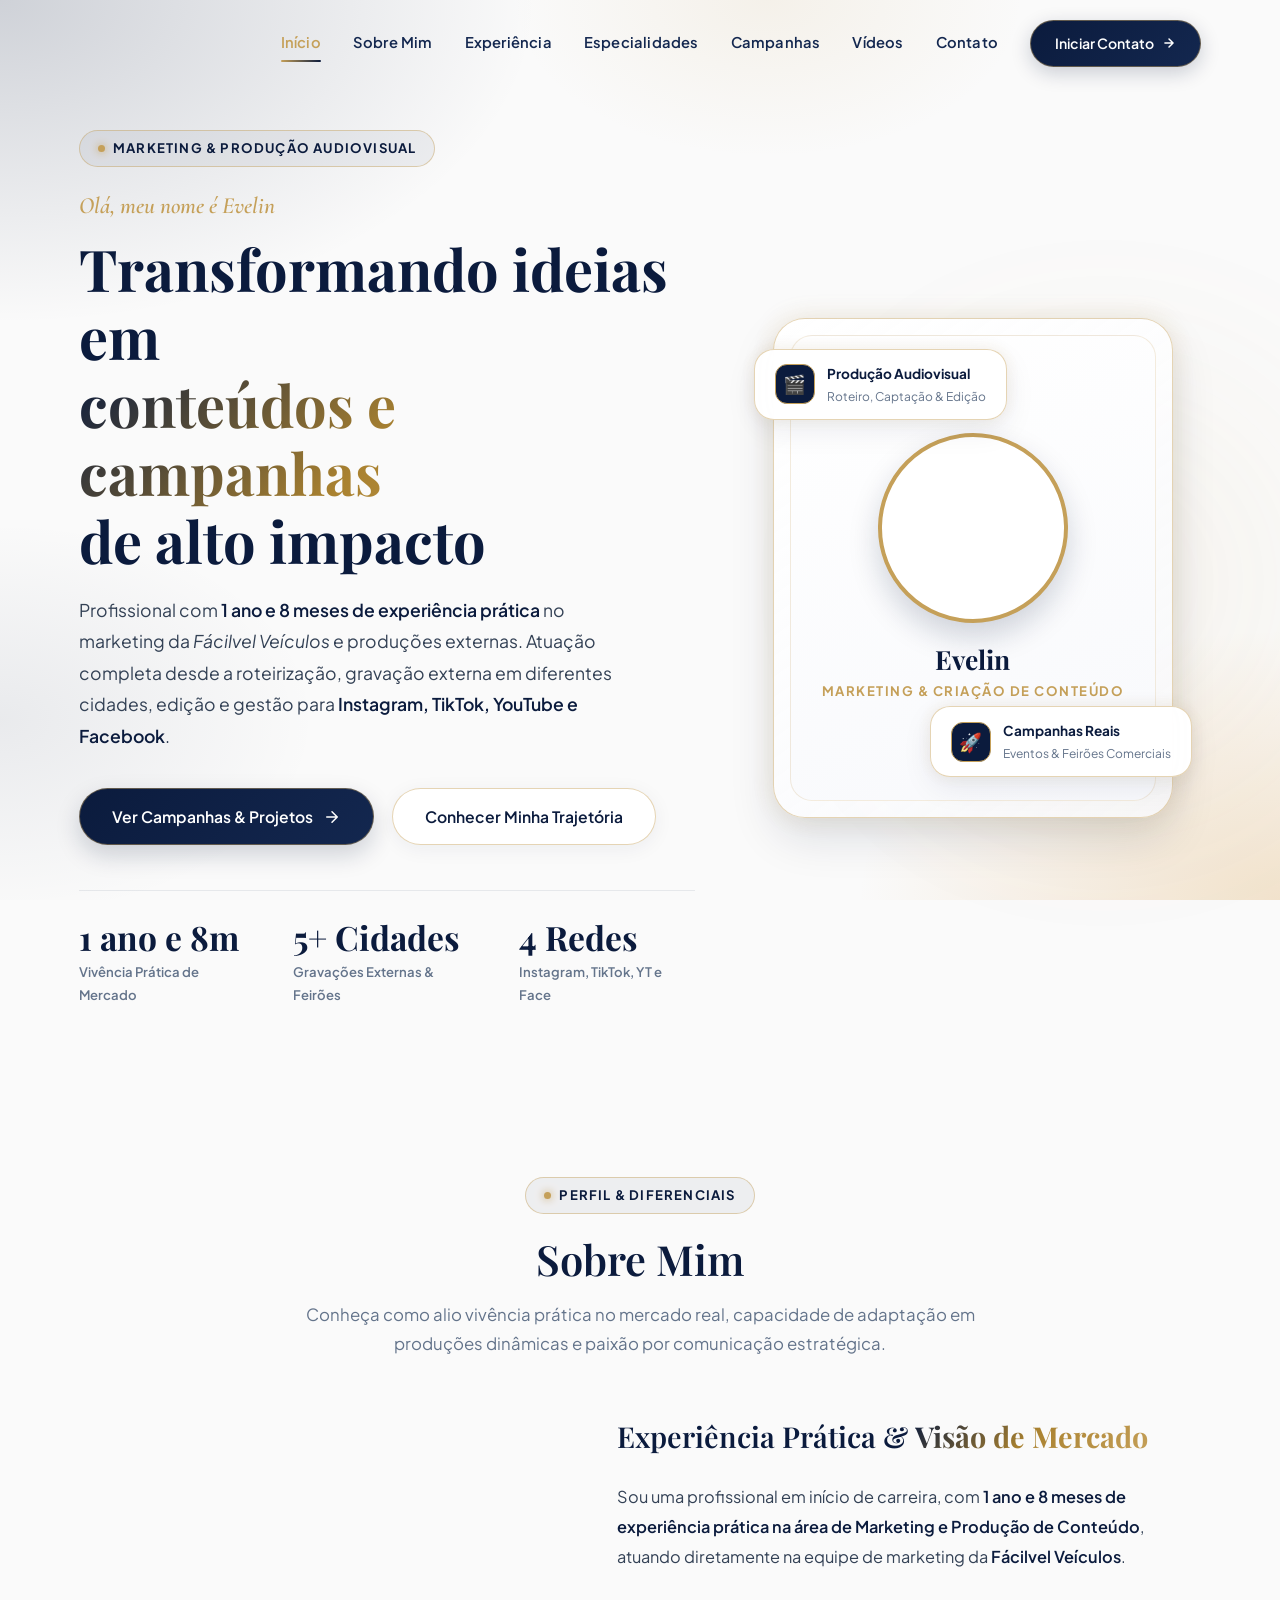
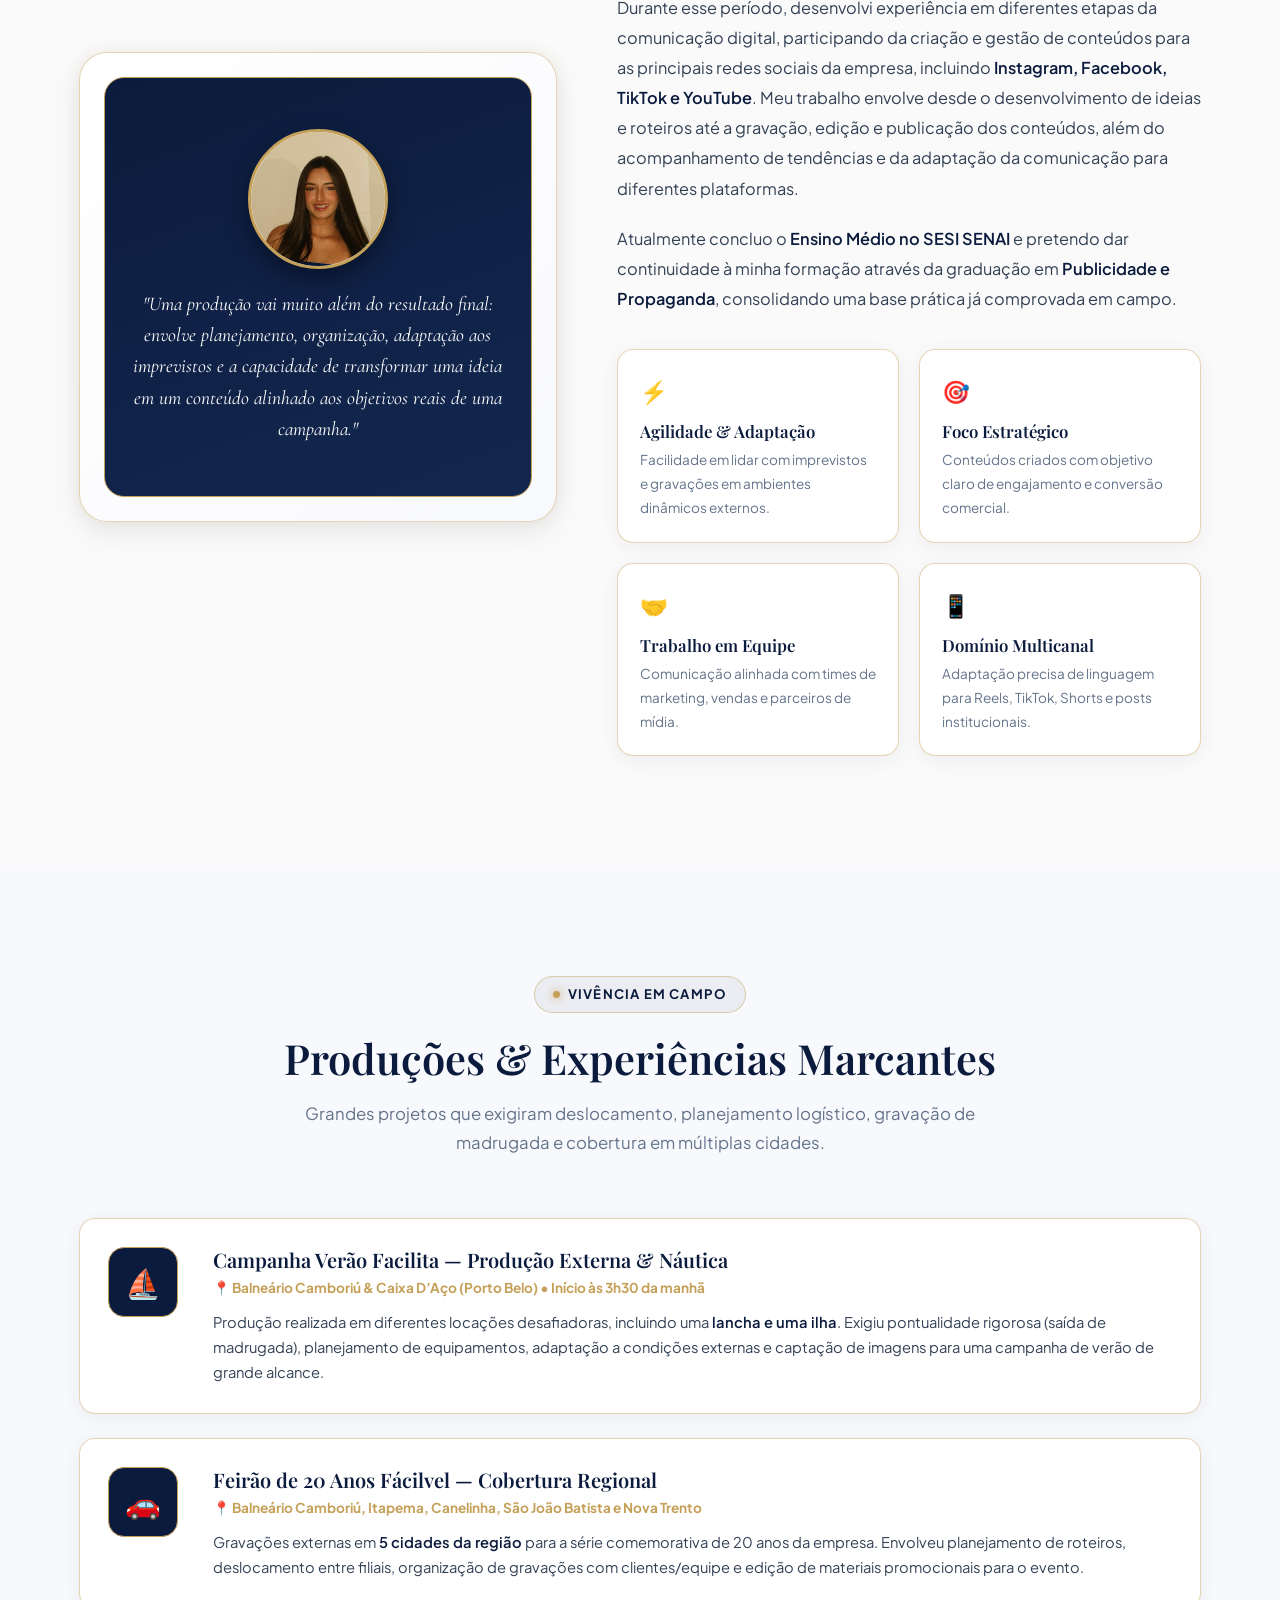
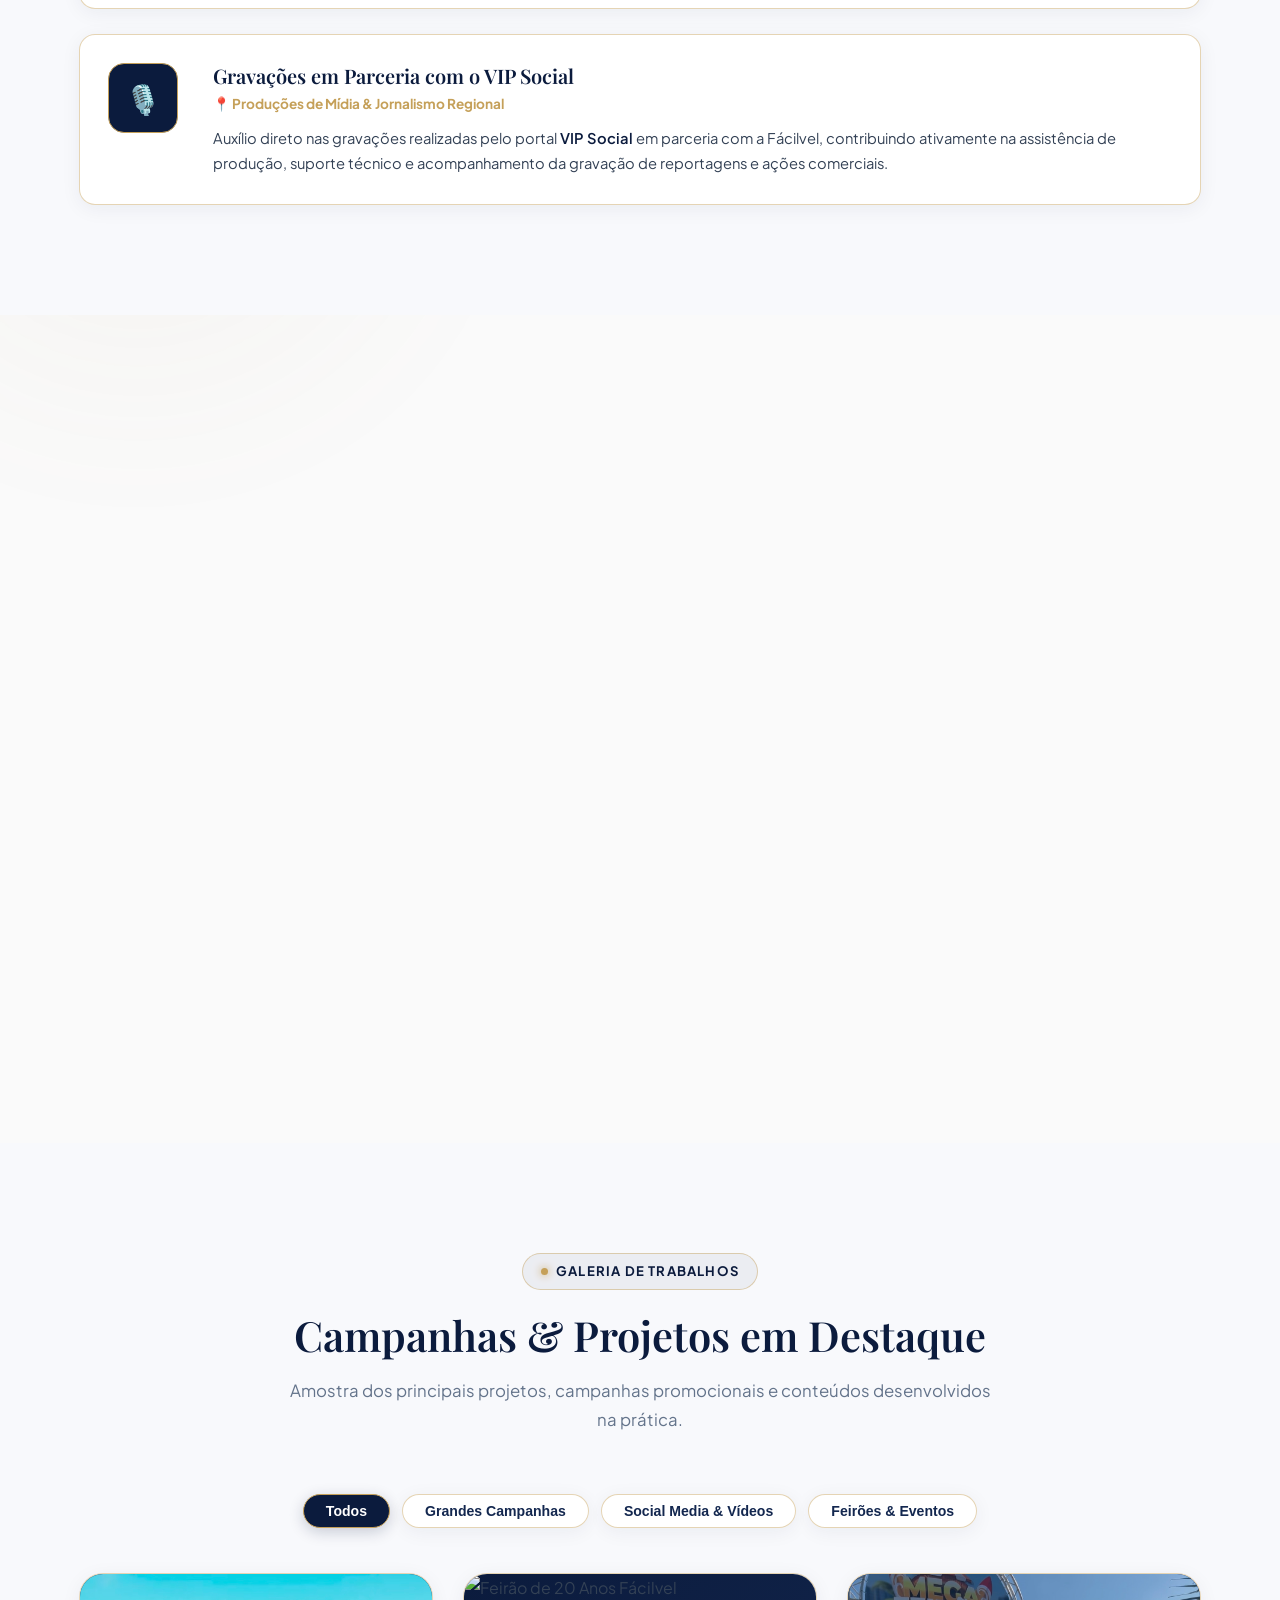
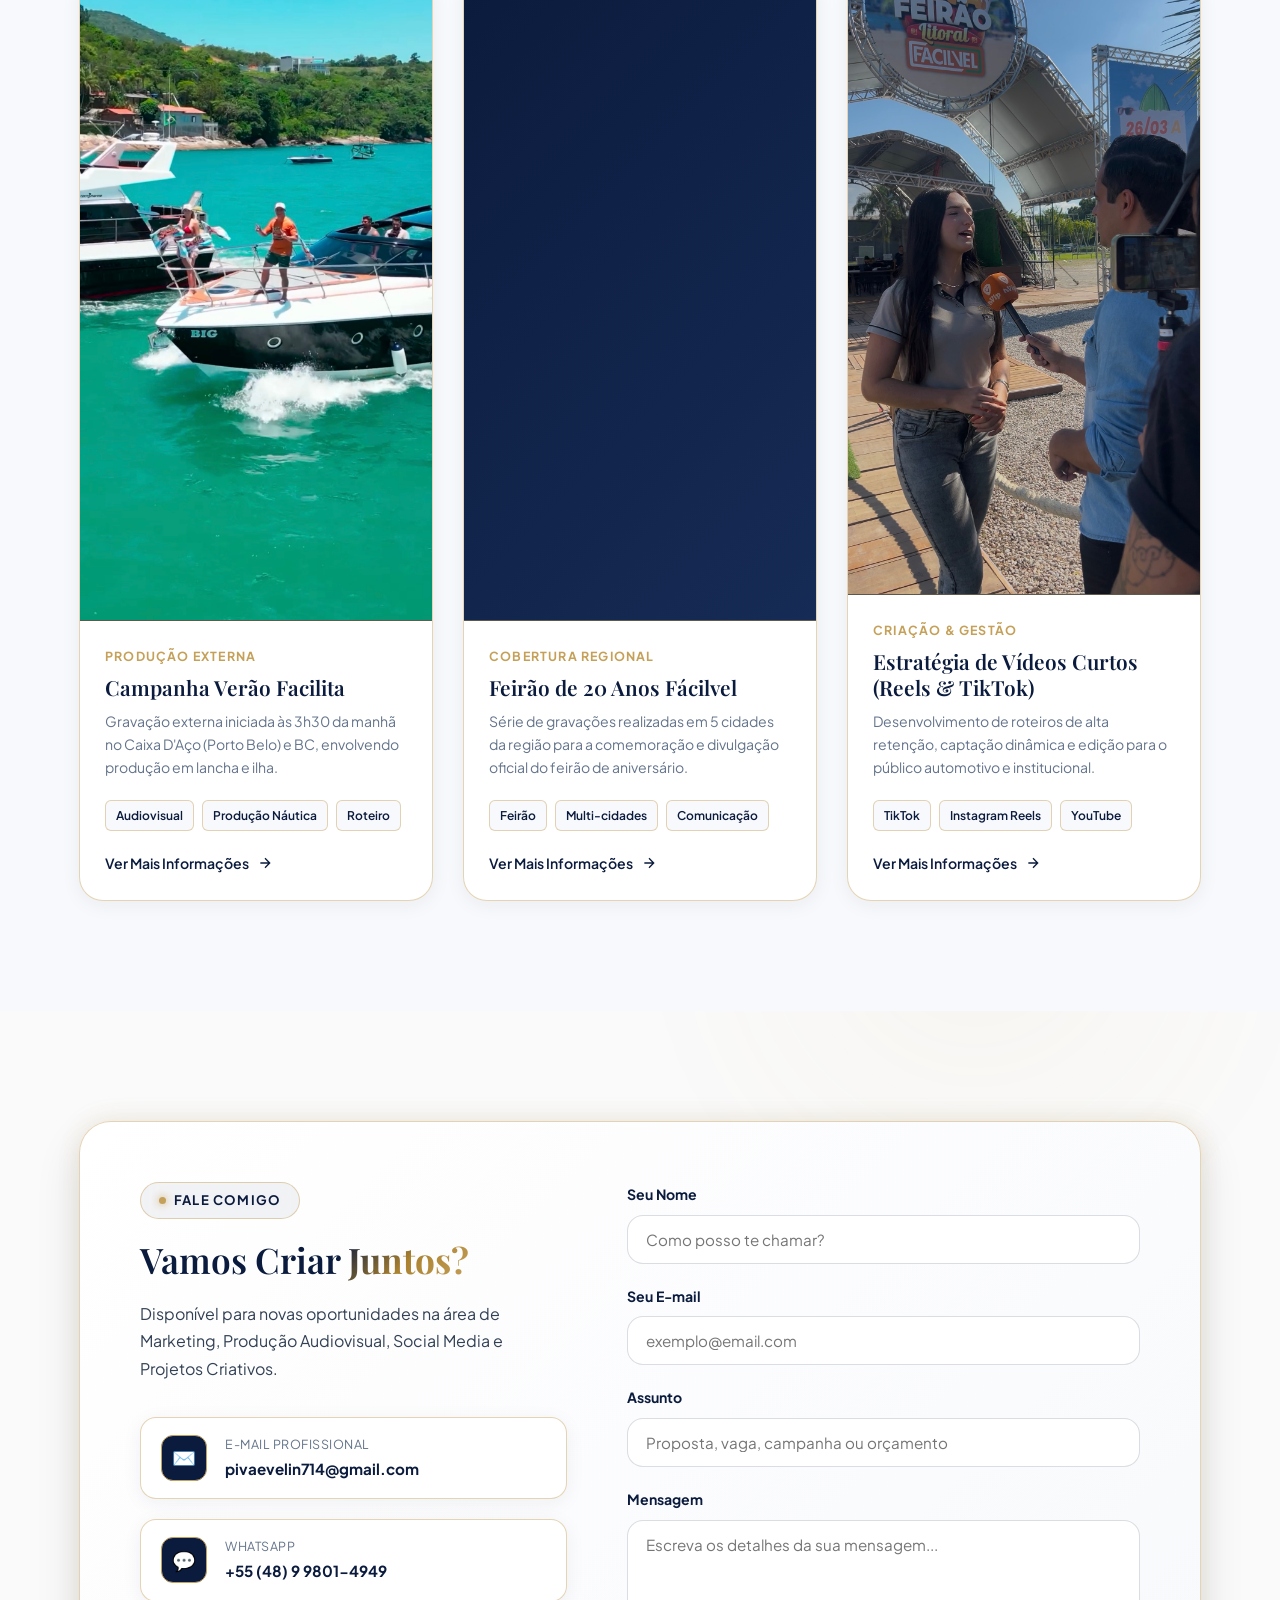
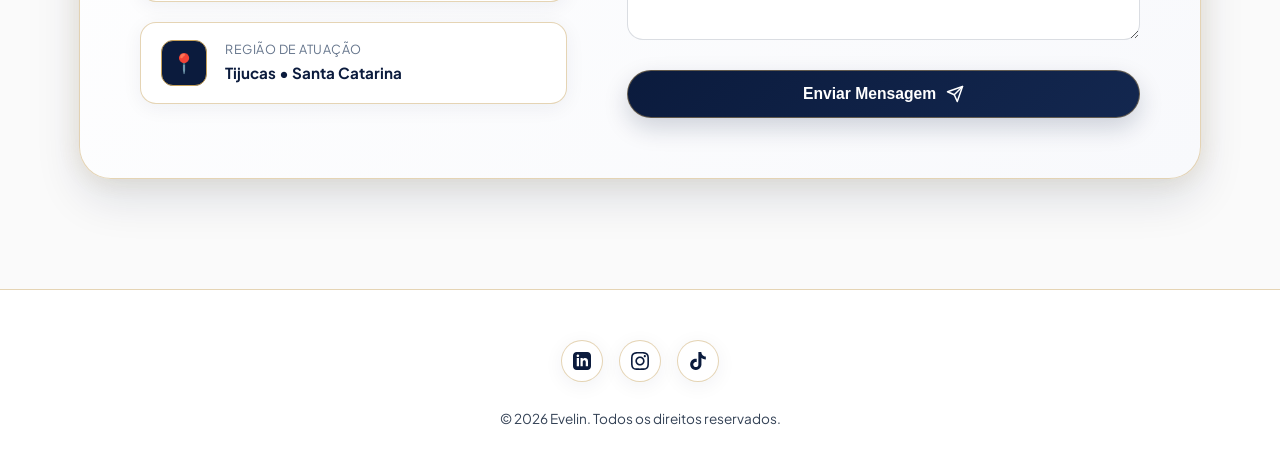
==== html/html_inicio.html @ b24bafe0 "first commit" ====
<!DOCTYPE html>
<html lang="pt-BR">

<head>
  <meta charset="UTF-8">
  <meta name="viewport" content="width=device-width, initial-scale=1.0">
  <meta name="description"
    content="Portfólio Profissional de Evelin - Marketing, Produção de Conteúdo Audiovisual e Estratégia de Redes Sociais com experiência prática de mercado.">
  <meta name="keywords"
    content="Evelin, Marketing, Produção de Conteúdo, Audiovisual, Social Media, Fácilvel Veículos, VIP Social, Publicidade">
  <meta name="author" content="Evelin">
  <title>Evelin | Marketing & Produção de Conteúdo</title>

  <!-- CSS Principal -->
  <link rel="stylesheet" href="../css/css_inicio.css">

  <!-- Favicon -->
  <link rel="icon" href="../img/logo_portfolio.png">
</head>

<body>

  <!-- Elementos de Iluminação Dourada de Fundo (Ambient Glow) -->
  <div class="ambient-glow ambient-glow-1"></div>
  <div class="ambient-glow ambient-glow-2"></div>
  <div class="ambient-glow ambient-glow-3"></div>

  <!-- ==========================================================================
       HEADER & NAVEGAÇÃO
       ========================================================================== -->
  <header class="header">
    <div class="container navbar">
      <a href="#inicio" class="logo">
      </a>

      <!-- Menu de Navegação -->
      <nav class="nav-menu">
        <a href="#inicio" class="nav-link active">Início</a>
        <a href="#sobre" class="nav-link">Sobre Mim</a>
        <a href="#experiencia" class="nav-link">Experiência</a>
        <a href="#especialidades" class="nav-link">Especialidades</a>
        <a href="#projetos" class="nav-link">Campanhas</a>
        <a href="html_projetos.html#videos" class="nav-link">Vídeos</a>
        <a href="#contato" class="nav-link">Contato</a>
        <a href="#contato" class="nav-btn-contact">
          <span>Iniciar Contato</span>
          <svg width="14" height="14" viewBox="0 0 24 24" fill="none" stroke="currentColor" stroke-width="2.5"
            stroke-linecap="round" stroke-linejoin="round">
            <path d="M5 12h14M12 5l7 7-7 7" />
          </svg>
        </a>
      </nav>

      <!-- Botão Mobile -->
      <button class="mobile-toggle" aria-label="Abrir Menu">
        <span></span>
        <span></span>
        <span></span>
      </button>
    </div>
  </header>

  <main>
    <!-- ==========================================================================
         HERO SECTION (APRESENTAÇÃO)
         ========================================================================== -->
    <section id="inicio" class="hero section">
      <div class="container hero-grid">
        <!-- Conteúdo Textual -->
        <div class="hero-content fade-in-scroll">
          <div class="badge-tag">
            <span class="dot"></span>
            <span>Marketing & Produção Audiovisual</span>
          </div>

          <div class="hero-greeting">Olá, meu nome é Evelin</div>

          <h1 class="hero-title">
            Transformando ideias em <span class="text-highlight">conteúdos e campanhas</span> de alto impacto
          </h1>

          <p class="hero-description">
            Profissional com <strong>1 ano e 8 meses de experiência prática</strong> no marketing da <em>Fácilvel
              Veículos</em> e produções externas. Atuação completa desde a roteirização, gravação externa em diferentes
            cidades, edição e gestão para <strong>Instagram, TikTok, YouTube e Facebook</strong>.
          </p>

          <div class="hero-actions">
            <a href="#projetos" class="btn btn-primary">
              <span>Ver Campanhas & Projetos</span>
              <svg width="18" height="18" viewBox="0 0 24 24" fill="none" stroke="currentColor" stroke-width="2"
                stroke-linecap="round" stroke-linejoin="round">
                <path d="M5 12h14M12 5l7 7-7 7" />
              </svg>
            </a>
            <a href="#sobre" class="btn btn-secondary">
              <span>Conhecer Minha Trajetória</span>
            </a>
          </div>

          <!-- Métricas de Impacto Real -->
          <div class="hero-stats">
            <div class="stat-item">
              <span class="stat-number">1 ano e 8m</span>
              <span class="stat-label">Vivência Prática de Mercado</span>
            </div>
            <div class="stat-item">
              <span class="stat-number">5+ Cidades</span>
              <span class="stat-label">Gravações Externas & Feirões</span>
            </div>
            <div class="stat-item">
              <span class="stat-number">4 Redes</span>
              <span class="stat-label">Instagram, TikTok, YT e Face</span>
            </div>
          </div>
        </div>

        <!-- Card Visual com a Imagem Evelin -->
        <div class="hero-visual fade-in-scroll delay-200">
          <div class="hero-card-frame">
            <div class="hero-card-inner">
              <div class="hero-avatar-photo">
                <img src="../img/evelin2.png" alt="Foto de Evelin">
              </div>
              <h3 class="hero-name-tag">Evelin</h3>
              <span class="hero-role-tag">Marketing & Criação de Conteúdo</span>
            </div>

            <!-- Badges Flutuantes -->
            <div class="floating-badge floating-badge-1">
              <div class="badge-icon">🎬</div>
              <div>
                <div class="badge-text-title">Produção Audiovisual</div>
                <div class="badge-text-sub">Roteiro, Captação & Edição</div>
              </div>
            </div>

            <div class="floating-badge floating-badge-2">
              <div class="badge-icon">🚀</div>
              <div>
                <div class="badge-text-title">Campanhas Reais</div>
                <div class="badge-text-sub">Eventos & Feirões Comerciais</div>
              </div>
            </div>
          </div>
        </div>
      </div>
    </section>

    <!-- ==========================================================================
         SEÇÃO SOBRE MIM
         ========================================================================== -->
    <section id="sobre" class="section">
      <div class="container">
        <div class="section-header fade-in-scroll">
          <div class="badge-tag">
            <span class="dot"></span>
            <span>Perfil & Diferenciais</span>
          </div>
          <h2 class="section-title">Sobre Mim</h2>
          <p class="section-subtitle">
            Conheça como alio vivência prática no mercado real, capacidade de adaptação em produções dinâmicas e paixão
            por comunicação estratégica.
          </p>
        </div>

        <div class="about-grid">
          <!-- Cartão Citação com Foto -->
          <div class="about-card-portrait fade-in-scroll reveal-left">
            <div class="about-portrait-box">
              <div class="about-portrait-img">
                <img src="../img/evelin2.PNG" alt="Evelin">
              </div>
              <p class="about-quote">
                "Uma produção vai muito além do resultado final: envolve planejamento, organização, adaptação aos
                imprevistos e a capacidade de transformar uma ideia em um conteúdo alinhado aos objetivos reais de uma
                campanha."
              </p>
            </div>
          </div>

          <!-- Texto Sobre -->
          <div class="about-text-content fade-in-scroll reveal-right">
            <h3 style="font-size: 1.8rem; margin-bottom: 8px;">
              Experiência Prática & <span class="text-highlight">Visão de Mercado</span>
            </h3>
            <p class="about-bio">
              Sou uma profissional em início de carreira, com <strong>1 ano e 8 meses de experiência prática na área de
                Marketing e Produção de Conteúdo</strong>, atuando diretamente na equipe de marketing da
              <strong>Fácilvel Veículos</strong>.
            </p>
            <p class="about-bio">
              Durante esse período, desenvolvi experiência em diferentes etapas da comunicação digital, participando da
              criação e gestão de conteúdos para as principais redes sociais da empresa, incluindo <strong>Instagram,
                Facebook, TikTok e YouTube</strong>. Meu trabalho envolve desde o desenvolvimento de ideias e roteiros
              até a gravação, edição e publicação dos conteúdos, além do acompanhamento de tendências e da adaptação da
              comunicação para diferentes plataformas.
            </p>
            <p class="about-bio">
              Atualmente concluo o <strong>Ensino Médio no SESI SENAI</strong> e pretendo dar continuidade à minha
              formação através da graduação em <strong>Publicidade e Propaganda</strong>, consolidando uma base prática
              já comprovada em campo.
            </p>

            <!-- Pilares -->
            <div class="pillars-grid">
              <div class="pillar-item">
                <span class="icon">⚡</span>
                <h4>Agilidade & Adaptação</h4>
                <p>Facilidade em lidar com imprevistos e gravações em ambientes dinâmicos externos.</p>
              </div>
              <div class="pillar-item">
                <span class="icon">🎯</span>
                <h4>Foco Estratégico</h4>
                <p>Conteúdos criados com objetivo claro de engajamento e conversão comercial.</p>
              </div>
              <div class="pillar-item">
                <span class="icon">🤝</span>
                <h4>Trabalho em Equipe</h4>
                <p>Comunicação alinhada com times de marketing, vendas e parceiros de mídia.</p>
              </div>
              <div class="pillar-item">
                <span class="icon">📱</span>
                <h4>Domínio Multicanal</h4>
                <p>Adaptação precisa de linguagem para Reels, TikTok, Shorts e posts institucionais.</p>
              </div>
            </div>
          </div>
        </div>
      </div>
    </section>

    <!-- ==========================================================================
         SEÇÃO EXPERIÊNCIA & PRODUÇÕES MARCANTES
         ========================================================================== -->
    <section id="experiencia" class="section" style="background: var(--bg-alt);">
      <div class="container">
        <div class="section-header fade-in-scroll">
          <div class="badge-tag">
            <span class="dot"></span>
            <span>Vivência em Campo</span>
          </div>
          <h2 class="section-title">Produções & Experiências Marcantes</h2>
          <p class="section-subtitle">
            Grandes projetos que exigiram deslocamento, planejamento logístico, gravação de madrugada e cobertura em
            múltiplas cidades.
          </p>
        </div>

        <div class="experience-timeline">
          <!-- Item 1: Campanha Verão Facilita -->
          <div class="timeline-item fade-in-scroll delay-100">
            <div class="timeline-icon-box">⛵</div>
            <div class="timeline-content">
              <h4>Campanha Verão Facilita — Produção Externa & Náutica</h4>
              <div class="timeline-location">📍 Balneário Camboriú & Caixa D’Aço (Porto Belo) • Início às 3h30 da manhã
              </div>
              <p class="timeline-desc">
                Produção realizada em diferentes locações desafiadoras, incluindo uma <strong>lancha e uma
                  ilha</strong>. Exigiu pontualidade rigorosa (saída de madrugada), planejamento de equipamentos,
                adaptação a condições externas e captação de imagens para uma campanha de verão de grande alcance.
              </p>
            </div>
          </div>

          <!-- Item 2: Feirão de 20 Anos Fácilvel -->
          <div class="timeline-item fade-in-scroll delay-200">
            <div class="timeline-icon-box">🚗</div>
            <div class="timeline-content">
              <h4>Feirão de 20 Anos Fácilvel — Cobertura Regional</h4>
              <div class="timeline-location">📍 Balneário Camboriú, Itapema, Canelinha, São João Batista e Nova Trento
              </div>
              <p class="timeline-desc">
                Gravações externas em <strong>5 cidades da região</strong> para a série comemorativa de 20 anos da
                empresa. Envolveu planejamento de roteiros, deslocamento entre filiais, organização de gravações com
                clientes/equipe e edição de materiais promocionais para o evento.
              </p>
            </div>
          </div>

          <!-- Item 3: Parceria com VIP Social -->
          <div class="timeline-item fade-in-scroll delay-300">
            <div class="timeline-icon-box">🎙️</div>
            <div class="timeline-content">
              <h4>Gravações em Parceria com o VIP Social</h4>
              <div class="timeline-location">📍 Produções de Mídia & Jornalismo Regional</div>
              <p class="timeline-desc">
                Auxílio direto nas gravações realizadas pelo portal <strong>VIP Social</strong> em parceria com a
                Fácilvel, contribuindo ativamente na assistência de produção, suporte técnico e acompanhamento da
                gravação de reportagens e ações comerciais.
              </p>
            </div>
          </div>
        </div>
      </div>
    </section>

    <!-- ==========================================================================
         SEÇÃO ESPECIALIDADES / HABILIDADES
         ========================================================================== -->
    <section id="especialidades" class="section">
      <div class="container">
        <div class="section-header fade-in-scroll">
          <div class="badge-tag">
            <span class="dot"></span>
            <span>Habilidades Técnicas & Práticas</span>
          </div>
          <h2 class="section-title">Especialidades & Competências</h2>
          <p class="section-subtitle">
            Habilidades consolidadas no dia a dia da criação de conteúdo digital e campanhas de marketing.
          </p>
        </div>

        <div class="skills-grid">
          <!-- Card 1 -->
          <div class="skill-card fade-in-scroll delay-100">
            <div class="skill-icon-wrapper">📝</div>
            <h3 class="skill-title">Roteirização & Ideação</h3>
            <p class="skill-desc">
              Criação de ganchos atrativos (hooks), estruturação de narrativas dinâmicas para vídeos curtos e
              planejamento de pautas alinhadas a tendências.
            </p>
          </div>

          <!-- Card 2 -->
          <div class="skill-card fade-in-scroll delay-200">
            <div class="skill-icon-wrapper">🎥</div>
            <h3 class="skill-title">Gravação & Direção</h3>
            <p class="skill-desc">
              Captação em estúdio e externas, direcionamento de porta-vozes, enquadramentos modernos e captação de áudio
              e vídeo de qualidade.
            </p>
          </div>

          <!-- Card 3 -->
          <div class="skill-card fade-in-scroll delay-300">
            <div class="skill-icon-wrapper">✂️</div>
            <h3 class="skill-title">Edição Ágil & Dinâmica</h3>
            <p class="skill-desc">
              Edição com cortes precisos, legendas dinâmicas, trilhas sonoras engajadoras e formatos otimizados para
              TikTok, Reels e Shorts.
            </p>
          </div>

          <!-- Card 4 -->
          <div class="skill-card fade-in-scroll delay-400">
            <div class="skill-icon-wrapper">📈</div>
            <h3 class="skill-title">Gestão de Redes & Feirões</h3>
            <p class="skill-desc">
              Acompanhamento de métricas, publicação consistente, cobertura em tempo real de grandes eventos e ações
              comerciais de vendas.
            </p>
          </div>
        </div>
      </div>
    </section>

    <!-- ==========================================================================
         SEÇÃO PROJETOS & CAMPANHAS
         ========================================================================== -->
    <section id="projetos" class="section" style="background: var(--bg-alt);">
      <div class="container">
        <div class="section-header fade-in-scroll">
          <div class="badge-tag">
            <span class="dot"></span>
            <span>Galeria de Trabalhos</span>
          </div>
          <h2 class="section-title">Campanhas & Projetos em Destaque</h2>
          <p class="section-subtitle">
            Amostra dos principais projetos, campanhas promocionais e conteúdos desenvolvidos na prática.
          </p>
        </div>

        <div class="filter-group">
          <!-- Filtros -->
          <div class="projects-filter fade-in-scroll">
            <button class="filter-btn active" data-filter="all">Todos</button>
            <button class="filter-btn" data-filter="campanhas">Grandes Campanhas</button>
            <button class="filter-btn" data-filter="social">Social Media & Vídeos</button>
            <button class="filter-btn" data-filter="eventos">Feirões & Eventos</button>
          </div>

                   <!-- Grid de Projetos -->
          <div class="projects-grid">
            <!-- Projeto 1: Verão Facilita -->
            <div class="project-card fade-in-scroll delay-100" data-category="campanhas">
              <div class="project-preview">
                <img src="../img/lancha.PNG" alt="Campanha Verão Facilita - Lancha"
                  style="width:100%;height:100%;object-fit:cover;border-radius:12px 12px 0 0;display:block;">
              </div>
              <div class="project-info">
                <span class="project-category">Produção Externa</span>
                <h3 class="project-title">Campanha Verão Facilita</h3>
                <p class="project-desc">
                  Gravação externa iniciada às 3h30 da manhã no Caixa D'Aço (Porto Belo) e BC, envolvendo produção em
                  lancha e ilha.
                </p>
                <div class="project-tags">
                  <span class="project-tag">Audiovisual</span>
                  <span class="project-tag">Produção Náutica</span>
                  <span class="project-tag">Roteiro</span>
                </div>
                <a href="html_projetos.html" class="project-link">
                  <span>Ver Mais Informações</span>
                  <svg viewBox="0 0 24 24">
                    <path d="M5 12h14M12 5l7 7-7 7" stroke="currentColor" stroke-width="2" fill="none" />
                  </svg>
                </a>
              </div>
            </div>

            <!-- Projeto 2: Feirão 20 Anos -->
            <div class="project-card fade-in-scroll delay-200" data-category="eventos">
              <div class="project-preview">
                <img src="../img/feirao_20anos.PNG" alt="Feirão de 20 Anos Fácilvel"
                  style="width:100%;height:100%;object-fit:cover;border-radius:12px 12px 0 0;display:block;">
              </div>
              <div class="project-info">
                <span class="project-category">Cobertura Regional</span>
                <h3 class="project-title">Feirão de 20 Anos Fácilvel</h3>
                <p class="project-desc">
                  Série de gravações realizadas em 5 cidades da região para a comemoração e divulgação oficial do feirão
                  de aniversário.
                </p>
                <div class="project-tags">
                  <span class="project-tag">Feirão</span>
                  <span class="project-tag">Multi-cidades</span>
                  <span class="project-tag">Comunicação</span>
                </div>
                <a href="html_projetos.html" class="project-link">
                  <span>Ver Mais Informações</span>
                  <svg viewBox="0 0 24 24">
                    <path d="M5 12h14M12 5l7 7-7 7" stroke="currentColor" stroke-width="2" fill="none" />
                  </svg>
                </a>
              </div>
            </div>

            <!-- Projeto 3: Conteúdo Redes Sociais -->
            <div class="project-card fade-in-scroll delay-300" data-category="social">
              <div class="project-preview">
                <img src="../img/estrategia_videos.PNG" alt="Estratégia de Vídeos Curtos (Reels & TikTok)"
                  style="width:100%;height:100%;object-fit:cover;border-radius:12px 12px 0 0;display:block;">
              </div>
              <div class="project-info">
                <span class="project-category">Criação & Gestão</span>
                <h3 class="project-title">Estratégia de Vídeos Curtos (Reels & TikTok)</h3>
                <p class="project-desc">
                  Desenvolvimento de roteiros de alta retenção, captação dinâmica e edição para o público automotivo e
                  institucional.
                </p>
                <div class="project-tags">
                  <span class="project-tag">TikTok</span>
                  <span class="project-tag">Instagram Reels</span>
                  <span class="project-tag">YouTube</span>
                </div>
                <a href="html_projetos.html" class="project-link">
                  <span>Ver Mais Informações</span>
                  <svg viewBox="0 0 24 24">
                    <path d="M5 12h14M12 5l7 7-7 7" stroke="currentColor" stroke-width="2" fill="none" />
                  </svg>
                </a>
              </div>
            </div>
          </div>
        </div>
      </div>
    </section>
    <!-- ==========================================================================
         SEÇÃO CONTATO
         ========================================================================== -->
    <section id="contato" class="section">
      <div class="container">
        <div class="contact-box fade-in-scroll">
          <div class="contact-grid">
            <!-- Informações de Contato -->
            <div>
              <div class="badge-tag">
                <span class="dot"></span>
                <span>Fale Comigo</span>
              </div>
              <h2 class="contact-info-title">Vamos Criar <span class="text-highlight">Juntos?</span></h2>
              <p class="contact-info-desc">
                Disponível para novas oportunidades na área de Marketing, Produção Audiovisual, Social Media e Projetos
                Criativos.
              </p>

              <div class="contact-cards-list">
                <div class="contact-card-item">
                  <div class="contact-item-icon">✉️</div>
                  <div>
                    <div class="contact-item-label">E-mail Profissional</div>
                    <div class="contact-item-value">pivaevelin714@gmail.com</div>
                  </div>
                </div>

                <div class="contact-card-item">
                  <div class="contact-item-icon">💬</div>
                  <div>
                    <div class="contact-item-label">WhatsApp</div>
                    <div class="contact-item-value">+55 (48) 9 9801-4949</div>
                  </div>
                </div>

                <div class="contact-card-item">
                  <div class="contact-item-icon">📍</div>
                  <div>
                    <div class="contact-item-label">Região de Atuação</div>
                    <div class="contact-item-value">Tijucas • Santa Catarina</div>
                  </div>
                </div>
              </div>
            </div>

            <!-- Formulário de Mensagem -->
            <div>
              <form class="contact-form">
                <div class="form-group">
                  <label for="name">Seu Nome</label>
                  <input type="text" id="name" class="form-control" placeholder="Como posso te chamar?" required>
                </div>

                <div class="form-group">
                  <label for="email">Seu E-mail</label>
                  <input type="email" id="email" class="form-control" placeholder="exemplo@email.com" required>
                </div>

                <div class="form-group">
                  <label for="subject">Assunto</label>
                  <input type="text" id="subject" class="form-control"
                    placeholder="Proposta, vaga, campanha ou orçamento" required>
                </div>

                <div class="form-group">
                  <label for="message">Mensagem</label>
                  <textarea id="message" class="form-control" placeholder="Escreva os detalhes da sua mensagem..."
                    required></textarea>
                </div>

                <button type="submit" class="btn btn-primary" style="width: 100%; margin-top: 10px;">
                  <span>Enviar Mensagem</span>
                  <svg width="18" height="18" viewBox="0 0 24 24" fill="none" stroke="currentColor" stroke-width="2"
                    stroke-linecap="round" stroke-linejoin="round">
                    <line x1="22" y1="2" x2="11" y2="13"></line>
                    <polygon points="22 2 15 22 11 13 2 9 22 2"></polygon>
                  </svg>
                </button>
              </form>
            </div>
          </div>
        </div>
      </div>
    </section>
  </main>

  <!-- ==========================================================================
       FOOTER
       ========================================================================== -->
  <footer class="footer">
    <div class="container">
      <div class="social-links">
        <a href="#" class="social-btn" aria-label="LinkedIn" title="LinkedIn">
          <svg width="18" height="18" fill="currentColor" viewBox="0 0 24 24">
            <path
              d="M19 0h-14c-2.761 0-5 2.239-5 5v14c0 2.761 2.239 5 5 5h14c2.762 0 5-2.239 5-5v-14c0-2.761-2.238-5-5-5zm-11 19h-3v-11h3v11zm-1.5-12.268c-.966 0-1.75-.79-1.75-1.764s.784-1.764 1.75-1.764 1.75.79 1.75 1.764-.783 1.764-1.75 1.764zm13.5 12.268h-3v-5.604c0-3.368-4-3.113-4 0v5.604h-3v-11h3v1.765c1.396-2.586 7-2.777 7 2.476v6.759z" />
          </svg>
        </a>
        <a href="#" class="social-btn" aria-label="Instagram" title="Instagram">
          <svg width="18" height="18" fill="currentColor" viewBox="0 0 24 24">
            <path
              d="M12 2.163c3.204 0 3.584.012 4.85.07 3.252.148 4.771 1.691 4.919 4.919.058 1.265.069 1.645.069 4.849 0 3.205-.012 3.584-.069 4.849-.149 3.225-1.664 4.771-4.919 4.919-1.266.058-1.644.07-4.85.07-3.204 0-3.584-.012-4.849-.07-3.26-.149-4.771-1.699-4.919-4.92-.058-1.265-.07-1.644-.07-4.849 0-3.204.013-3.583.07-4.849.149-3.227 1.664-4.771 4.919-4.919 1.266-.057 1.645-.069 4.849-.069zm0-2.163c-3.259 0-3.667.014-4.947.072-4.358.2-6.78 2.618-6.98 6.98-.059 1.281-.073 1.689-.073 4.948 0 3.259.014 3.668.072 4.948.2 4.358 2.618 6.78 6.98 6.98 1.281.058 1.689.072 4.948.072 3.259 0 3.668-.014 4.948-.072 4.354-.2 6.782-2.618 6.979-6.98.059-1.28.073-1.689.073-4.948 0-3.259-.014-3.667-.072-4.947-.196-4.354-2.617-6.78-6.979-6.98-1.281-.059-1.69-.073-4.949-.073zm0 5.838c-3.403 0-6.162 2.759-6.162 6.162s2.759 6.163 6.162 6.163 6.162-2.759 6.162-6.163c0-3.403-2.759-6.162-6.162-6.162zm0 10.162c-2.209 0-4-1.79-4-4 0-2.209 1.791-4 4-4s4 1.791 4 4c0 2.21-1.791 4-4 4zm6.406-11.845c-.796 0-1.441.645-1.441 1.44s.645 1.44 1.441 1.44c.795 0 1.439-.645 1.439-1.44s-.644-1.44-1.439-1.44z" />
          </svg>
        </a>
        <a href="#" class="social-btn" aria-label="TikTok" title="TikTok">
          <svg width="18" height="18" fill="currentColor" viewBox="0 0 24 24">
            <path
              d="M12.525.02c1.31-.02 2.61-.01 3.91-.02.08 1.53.63 3.09 1.75 4.17 1.12 1.11 2.7 1.62 4.24 1.79v4.03c-1.44-.05-2.89-.35-4.2-.97-.57-.26-1.1-.59-1.62-.93-.01 2.92.01 5.84-.02 8.75-.08 1.4-.54 2.79-1.35 3.94-1.31 1.92-3.58 3.17-5.91 3.21-1.43.08-2.86-.31-4.08-1.03-2.02-1.19-3.44-3.37-3.65-5.71-.02-.5-.03-1-.01-1.49.18-1.9 1.12-3.72 2.58-4.96 1.66-1.44 3.98-2.13 6.15-1.72.02 1.48-.04 2.96-.04 4.44-.99-.32-2.15-.23-3.02.37-.63.41-1.11 1.04-1.36 1.75-.21.51-.24 1.07-.14 1.61.24 1.64 1.82 3.02 3.5 2.87 1.12-.01 2.19-.66 2.77-1.61.19-.33.4-.67.41-1.06.1-1.79.06-3.57.07-5.36.01-4.03-.01-8.05.02-12.07z" />
          </svg>
        </a>
      </div>
    </div>

    <div class="footer-bottom">
      <p>&copy; 2026 Evelin. Todos os direitos reservados.</p>
    </div>
    </div>
  </footer>

  <!-- Botão Flutuante Voltar ao Topo -->
  <button class="back-to-top" aria-label="Voltar ao Topo">
    <svg width="20" height="20" viewBox="0 0 24 24" fill="none" stroke="currentColor" stroke-width="2.5"
      stroke-linecap="round" stroke-linejoin="round">
      <path d="M18 15l-6-6-6 6" />
    </svg>
  </button>

  <!-- JavaScript Principal -->
  <script src="../js/js_inicio.js"></script>
</body>

</html>
---- css/css_inicio.css ----
/* ==========================================================================
   PORTFÓLIO EVELIN - DESIGN SYSTEM & ESTILOS GERAIS
   Paleta: Branco, Dourado Nobre e Detalhes em Azul Escuro Real
   Estilo: Luxo Contemporâneo, Limpo, Elegante & Editorial
   ========================================================================== */

/* Google Fonts */
@import url('https://fonts.googleapis.com/css2?family=Cormorant+Garamond:ital,wght@0,400;0,600;0,700;1,400&family=Plus+Jakarta+Sans:wght@300;400;500;600;700&family=Playfair+Display:ital,wght@0,500;0,600;0,700;1,400&family=Cinzel:wght@500;600;700&display=swap');

:root {
  /* Paleta Dourada Nobre */
  --primary-gold: #C5A059;
  --primary-gold-hover: #B38E47;
  --light-gold: #F3E5AB;
  --bright-gold: #D4AF37;
  --dark-gold: #96742D;
  --bronze-gold: #AA8230;
  --glow-gold: rgba(197, 160, 89, 0.25);

  /* Azul Escuro Nobre / Royal Navy */
  --navy-dark: #0B1B3D;
  --navy-medium: #13274F;
  --navy-light: #1E3A8A;
  --navy-accent: #2563EB;
  --glow-navy: rgba(11, 27, 61, 0.15);

  /* Fundos e Superfícies Claras (Branco & Marfim Pérola) */
  --bg-main: #FFFFFF;
  --bg-alt: #F8F9FC;
  --bg-card: rgba(255, 255, 255, 0.92);
  --bg-glass: rgba(255, 255, 255, 0.85);
  --border-glass: rgba(197, 160, 89, 0.25);
  --border-light: rgba(11, 27, 61, 0.08);
  --border-gold-accent: rgba(197, 160, 89, 0.45);

  /* Cores de Texto */
  --text-dark: #0B1B3D;
  --text-medium: #334155;
  --text-light: #64748B;
  --text-white: #FFFFFF;
  --text-gold: #96742D;

  /* Tipografia */
  --font-heading: 'Playfair Display', serif;
  --font-serif-accent: 'Cormorant Garamond', serif;
  --font-body: 'Plus Jakarta Sans', sans-serif;
  --font-accent: 'Cinzel', serif;

  /* Sombras e Elevação */
  --shadow-sm: 0 4px 20px rgba(11, 27, 61, 0.06);
  --shadow-md: 0 10px 30px rgba(11, 27, 61, 0.08), 0 0 15px rgba(197, 160, 89, 0.12);
  --shadow-lg: 0 20px 45px rgba(11, 27, 61, 0.12), 0 0 25px rgba(197, 160, 89, 0.18);
  --shadow-glow: 0 0 35px rgba(197, 160, 89, 0.35);

  /* Transições e Bordas */
  --transition-smooth: all 0.4s cubic-bezier(0.16, 1, 0.3, 1);
  --transition-bounce: all 0.5s cubic-bezier(0.34, 1.56, 0.64, 1);
  --radius-sm: 8px;
  --radius-md: 16px;
  --radius-lg: 24px;
  --radius-full: 9999px;
}

/* Reset Global */
*,
*::before,
*::after {
  margin: 0;
  padding: 0;
  box-sizing: border-box;
}

html {
  scroll-behavior: smooth;
  font-size: 16px;
}

body {
  font-family: var(--font-body);
  background-color: #FAFAFA;
  color: var(--text-medium);
  line-height: 1.75;
  overflow-x: hidden;
  position: relative;
  background-image:
    radial-gradient(ellipse 70% 60% at 0% 0%,   rgba(11, 27, 61, 0.18)  0%, transparent 60%),
    radial-gradient(ellipse 55% 50% at 100% 100%, rgba(212, 140, 40, 0.22) 0%, transparent 60%),
    radial-gradient(ellipse 40% 35% at 60% 0%,   rgba(197, 160, 89, 0.10) 0%, transparent 50%),
    radial-gradient(ellipse 45% 40% at 0% 80%,   rgba(11, 27, 61, 0.07)  0%, transparent 55%);
  background-attachment: fixed;
}

/* Ambient Glow de Fundo */
.ambient-glow {
  position: absolute;
  width: 480px;
  height: 480px;
  border-radius: 50%;
  filter: blur(120px);
  pointer-events: none;
  z-index: -1;
  opacity: 0.45;
}

.ambient-glow-1 {
  top: 5%;
  right: -5%;
  background: radial-gradient(circle, rgba(197, 160, 89, 0.35) 0%, rgba(255, 255, 255, 0) 70%);
}

.ambient-glow-2 {
  top: 45%;
  left: -8%;
  background: radial-gradient(circle, rgba(11, 27, 61, 0.12) 0%, rgba(197, 160, 89, 0.15) 60%, transparent 80%);
}

.ambient-glow-3 {
  top: 80%;
  right: 5%;
  background: radial-gradient(circle, rgba(197, 160, 89, 0.25) 0%, transparent 70%);
}

/* Tipografia */
h1,
h2,
h3,
h4,
h5,
h6 {
  font-family: var(--font-heading);
  color: var(--text-dark);
  font-weight: 600;
  line-height: 1.25;
}

p {
  color: var(--text-medium);
  font-weight: 400;
}

strong {
  color: var(--navy-dark);
  font-weight: 600;
}

a {
  text-decoration: none;
  color: inherit;
  transition: var(--transition-smooth);
}

ul {
  list-style: none;
}

img {
  max-width: 100%;
  height: auto;
  display: block;
}

/* Container */
.container {
  width: 90%;
  max-width: 1200px;
  margin: 0 auto;
  padding: 0 15px;
}

/* ==========================================================================
   ANIMAÇÕES DE FADE IN AO DESCER O MOUSE (SCROLL REVEAL)
   ========================================================================== */

.fade-in-scroll {
  opacity: 0;
  transform: translateY(40px);
  transition: opacity 0.85s cubic-bezier(0.2, 0.8, 0.2, 1), transform 0.85s cubic-bezier(0.2, 0.8, 0.2, 1);
  will-change: opacity, transform;
}

.fade-in-scroll.reveal-left {
  transform: translateX(-50px);
}

.fade-in-scroll.reveal-right {
  transform: translateX(50px);
}

.fade-in-scroll.reveal-scale {
  transform: scale(0.92);
}

/* Quando visível */
.fade-in-scroll.is-visible {
  opacity: 1;
  transform: translate(0, 0) scale(1);
}

/* Atrasos escalonados */
.delay-100 {
  transition-delay: 0.1s;
}

.delay-200 {
  transition-delay: 0.2s;
}

.delay-300 {
  transition-delay: 0.3s;
}

.delay-400 {
  transition-delay: 0.4s;
}

.delay-500 {
  transition-delay: 0.5s;
}

/* Efeito de Gradiente Dourado & Azul Escuro */
.text-highlight {
  background: linear-gradient(135deg, #0B1B3D 0%, #AA8230 50%, #C5A059 100%);
  -webkit-background-clip: text;
  -webkit-text-fill-color: transparent;
  display: inline-block;
  position: relative;
  font-weight: 700;
}

.badge-tag {
  display: inline-flex;
  align-items: center;
  gap: 8px;
  padding: 6px 18px;
  background: rgba(11, 27, 61, 0.05);
  border: 1px solid var(--border-gold-accent);
  border-radius: var(--radius-full);
  color: var(--navy-dark);
  font-size: 0.82rem;
  font-weight: 700;
  letter-spacing: 1.2px;
  text-transform: uppercase;
  margin-bottom: 1.2rem;
  backdrop-filter: blur(8px);
}

.badge-tag span.dot {
  width: 7px;
  height: 7px;
  border-radius: 50%;
  background-color: var(--primary-gold);
  display: inline-block;
  box-shadow: 0 0 8px var(--primary-gold);
}

/* ==========================================================================
   HEADER & NAVBAR NAVEGAÇÃO
   ========================================================================== */

.header {
  position: fixed;
  top: 0;
  left: 0;
  width: 100%;
  z-index: 1000;
  padding: 20px 0;
  transition: var(--transition-smooth);
}

.header.scrolled {
  background: rgba(255, 255, 255, 0.94);
  backdrop-filter: blur(16px);
  -webkit-backdrop-filter: blur(16px);
  padding: 12px 0;
  box-shadow: 0 4px 20px rgba(11, 27, 61, 0.08);
  border-bottom: 1px solid rgba(197, 160, 89, 0.25);
}

.navbar {
  display: flex;
  justify-content: space-between;
  align-items: center;
}

.logo {
  display: flex;
  align-items: center;
  gap: 12px;
  font-family: var(--font-heading);
  font-size: 1.75rem;
  font-weight: 700;
  color: var(--navy-dark);
  letter-spacing: 0.5px;
}

/* Foto Miniatura na Logo */
.logo-img-wrapper {
  width: 44px;
  height: 44px;
  border-radius: 50%;
  overflow: hidden;
  border: 2px solid var(--primary-gold);
  box-shadow: 0 2px 10px rgba(11, 27, 61, 0.15);
  display: inline-block;
  vertical-align: middle;
  transition: var(--transition-smooth);
  background: #FFFFFF;
}

.logo-img-wrapper img {
  width: 100%;
  height: 100%;
  object-fit: cover;
  object-position: 51% 39%;
  transform: scale(2.4);
  transform-origin: 51% 39%;
}

.logo:hover .logo-img-wrapper {
  transform: scale(1.08) rotate(3deg);
  border-color: var(--bright-gold);
  box-shadow: 0 4px 15px rgba(197, 160, 89, 0.4);
}

.logo span.logo-text {
  color: var(--navy-dark);
}

.logo span.logo-accent {
  color: var(--primary-gold);
  font-style: italic;
}

.logo-dot {
  width: 7px;
  height: 7px;
  background-color: var(--primary-gold);
  border-radius: 50%;
  display: inline-block;
  box-shadow: 0 0 10px var(--primary-gold);
}

.nav-menu {
  display: flex;
  align-items: center;
  gap: 32px;
}

.nav-link {
  font-size: 0.92rem;
  font-weight: 600;
  color: var(--navy-medium);
  position: relative;
  padding: 6px 0;
  letter-spacing: 0.2px;
}

.nav-link::after {
  content: '';
  position: absolute;
  bottom: 0;
  left: 0;
  width: 0;
  height: 2.5px;
  background: linear-gradient(to right, var(--primary-gold), var(--navy-dark));
  border-radius: 2px;
  transition: width 0.3s ease;
}

.nav-link:hover,
.nav-link.active {
  color: var(--primary-gold);
}

.nav-link:hover::after,
.nav-link.active::after {
  width: 100%;
}

.nav-btn-contact {
  padding: 10px 24px;
  background: linear-gradient(135deg, var(--navy-dark) 0%, var(--navy-medium) 100%);
  color: #FFFFFF;
  border-radius: var(--radius-full);
  font-weight: 600;
  font-size: 0.88rem;
  box-shadow: 0 6px 20px rgba(11, 27, 61, 0.2);
  display: inline-flex;
  align-items: center;
  gap: 8px;
  border: 1px solid var(--border-gold-accent);
  transition: var(--transition-smooth);
}

.nav-btn-contact:hover {
  transform: translateY(-2px);
  background: linear-gradient(135deg, var(--primary-gold) 0%, var(--dark-gold) 100%);
  box-shadow: 0 10px 25px rgba(197, 160, 89, 0.35);
  color: #FFFFFF;
  border-color: var(--primary-gold);
}

/* Mobile Toggle */
.mobile-toggle {
  display: none;
  flex-direction: column;
  gap: 6px;
  cursor: pointer;
  background: transparent;
  border: none;
  padding: 6px;
  z-index: 1001;
}

.mobile-toggle span {
  display: block;
  width: 26px;
  height: 2.5px;
  background-color: var(--navy-dark);
  border-radius: 2px;
  transition: var(--transition-smooth);
}

.mobile-toggle.active span:nth-child(1) {
  transform: translateY(8.5px) rotate(45deg);
}

.mobile-toggle.active span:nth-child(2) {
  opacity: 0;
}

.mobile-toggle.active span:nth-child(3) {
  transform: translateY(-8.5px) rotate(-45deg);
}

/* ==========================================================================
   BOTÕES E COMPONENTES
   ========================================================================== */

.btn {
  display: inline-flex;
  align-items: center;
  justify-content: center;
  gap: 10px;
  padding: 14px 32px;
  font-size: 0.98rem;
  font-weight: 600;
  border-radius: var(--radius-full);
  cursor: pointer;
  transition: var(--transition-smooth);
  border: none;
  outline: none;
}

.btn-primary {
  background: linear-gradient(135deg, var(--navy-dark) 0%, var(--navy-medium) 100%);
  color: #FFFFFF;
  border: 1px solid var(--border-gold-accent);
  box-shadow: 0 10px 25px rgba(11, 27, 61, 0.18);
}

.btn-primary:hover {
  transform: translateY(-3px);
  background: linear-gradient(135deg, var(--primary-gold) 0%, var(--bronze-gold) 100%);
  box-shadow: 0 15px 35px rgba(197, 160, 89, 0.35);
  color: #FFFFFF;
}

.btn-secondary {
  background: rgba(255, 255, 255, 0.9);
  color: var(--navy-dark);
  border: 1.5px solid var(--border-gold-accent);
  box-shadow: var(--shadow-sm);
  backdrop-filter: blur(8px);
}

.btn-secondary:hover {
  background: var(--bg-alt);
  border-color: var(--navy-dark);
  transform: translateY(-3px);
  box-shadow: var(--shadow-md);
  color: var(--navy-dark);
}

/* Glass Card */
.glass-card {
  background: var(--bg-card);
  backdrop-filter: blur(16px);
  -webkit-backdrop-filter: blur(16px);
  border: 1px solid var(--border-gold-accent);
  border-radius: var(--radius-lg);
  box-shadow: var(--shadow-sm);
  transition: var(--transition-smooth);
}

.glass-card:hover {
  border-color: var(--primary-gold);
  box-shadow: var(--shadow-md);
}

/* Section Common Styling */
.section {
  padding: 110px 0;
  position: relative;
}

.section-header {
  text-align: center;
  max-width: 720px;
  margin: 0 auto 60px auto;
}

.section-title {
  font-size: 2.6rem;
  margin-bottom: 16px;
  color: var(--navy-dark);
  position: relative;
}

.section-subtitle {
  font-size: 1.05rem;
  color: var(--text-light);
  line-height: 1.7;
}

/* ==========================================================================
   HERO SECTION
   ========================================================================== */

.hero {
  min-height: 100vh;
  display: flex;
  align-items: center;
  padding-top: 130px;
  padding-bottom: 60px;
  position: relative;
}

.hero-grid {
  display: grid;
  grid-template-columns: 1.15fr 0.85fr;
  gap: 50px;
  align-items: center;
}

.hero-content {
  display: flex;
  flex-direction: column;
  align-items: flex-start;
}

.hero-greeting {
  font-family: var(--font-serif-accent);
  font-size: 1.45rem;
  font-style: italic;
  color: var(--primary-gold);
  font-weight: 600;
  margin-bottom: 8px;
}

.hero-title {
  font-size: 3.6rem;
  font-weight: 700;
  line-height: 1.18;
  margin-bottom: 20px;
  color: var(--navy-dark);
}

.hero-description {
  font-size: 1.1rem;
  color: var(--text-medium);
  margin-bottom: 35px;
  max-width: 540px;
  line-height: 1.8;
}

.hero-actions {
  display: flex;
  gap: 18px;
  margin-bottom: 45px;
  flex-wrap: wrap;
}

.hero-stats {
  display: flex;
  justify-content: center;
  gap: 35px;
  padding-top: 30px;
  border-top: 1px solid var(--border-light);
  width: 100%;
}

.stat-item {
  display: flex;
  flex-direction: column;
}

.stat-number {
  font-family: var(--font-heading);
  font-size: 2.1rem;
  font-weight: 700;
  color: var(--navy-dark);
  line-height: 1;
  margin-bottom: 6px;
}

.stat-label {
  font-size: 0.82rem;
  color: var(--text-light);
  font-weight: 600;
}

/* Hero Visual / Avatar Card com a Foto Evelin */
.hero-visual {
  position: relative;
  display: flex;
  justify-content: center;
  align-items: center;
}

.hero-card-frame {
  position: relative;
  width: 100%;
  max-width: 400px;
  aspect-ratio: 4/5;
  border-radius: 32px;
  padding: 16px;
  background: linear-gradient(145deg, rgba(255, 255, 255, 0.95), rgba(248, 249, 252, 0.8));
  border: 1.5px solid var(--border-gold-accent);
  box-shadow: var(--shadow-lg);
  backdrop-filter: blur(20px);
}

.hero-card-inner {
  width: 100%;
  height: 100%;
  border-radius: 22px;
  background: linear-gradient(160deg, #FFFFFF 0%, #F8F9FC 100%);
  display: flex;
  flex-direction: column;
  align-items: center;
  justify-content: center;
  position: relative;
  overflow: hidden;
  border: 1px solid rgba(197, 160, 89, 0.2);
  text-align: center;
  padding: 25px 20px;
}

.hero-avatar-photo {
  width: 190px;
  height: 190px;
  border-radius: 50%;
  overflow: hidden;
  box-shadow: 0 14px 30px rgba(11, 27, 61, 0.18);
  border: 4px solid var(--primary-gold);
  margin-bottom: 20px;
  position: relative;
  background: #FFFFFF;
  transition: var(--transition-smooth);
}

.hero-avatar-photo img {
  width: 100%;
  height: 100%;
  object-fit: cover;
  object-position: 51% 57%;
  transform: scale(2.2);
  transform-origin: 51% 39%;
  transition: transform 0.4s ease;
}

.hero-avatar-photo:hover {
  transform: scale(1.03);
  box-shadow: 0 20px 40px rgba(197, 160, 89, 0.35);
  border-color: var(--bright-gold);
}

.hero-avatar-photo:hover img {
  transform: scale(2.35);
}

.hero-name-tag {
  font-family: var(--font-heading);
  font-size: 1.65rem;
  font-weight: 700;
  color: var(--navy-dark);
  margin-bottom: 4px;
}

.hero-role-tag {
  font-size: 0.82rem;
  letter-spacing: 1.5px;
  text-transform: uppercase;
  color: var(--primary-gold);
  font-weight: 700;
}

/* Floating Badges */
.floating-badge {
  position: absolute;
  padding: 12px 20px;
  background: rgba(255, 255, 255, 0.98);
  border-radius: 20px;
  box-shadow: var(--shadow-md);
  border: 1px solid var(--border-gold-accent);
  display: flex;
  align-items: center;
  gap: 12px;
  backdrop-filter: blur(12px);
  animation: float 4s ease-in-out infinite alternate;
  z-index: 2;
}

.floating-badge-1 {
  top: 6%;
  left: -20px;
  animation-delay: 0s;
}

.floating-badge-2 {
  bottom: 8%;
  right: -20px;
  animation-delay: 2s;
}

.badge-icon {
  width: 40px;
  height: 40px;
  border-radius: 12px;
  background: var(--navy-dark);
  color: var(--light-gold);
  display: flex;
  align-items: center;
  justify-content: center;
  font-size: 1.15rem;
  border: 1px solid var(--primary-gold);
}

.badge-text-title {
  font-size: 0.85rem;
  font-weight: 700;
  color: var(--navy-dark);
}

.badge-text-sub {
  font-size: 0.75rem;
  color: var(--text-light);
}

@keyframes float {
  0% {
    transform: translateY(0px);
  }

  100% {
    transform: translateY(-12px);
  }
}

/* ==========================================================================
   SEÇÃO SOBRE MIM
   ========================================================================== */

.about-grid {
  display: grid;
  grid-template-columns: 0.9fr 1.1fr;
  gap: 60px;
  align-items: center;
}

.about-card-portrait {
  background: linear-gradient(135deg, #FFFFFF, var(--bg-alt));
  border: 1.5px solid var(--border-gold-accent);
  border-radius: 28px;
  padding: 24px;
  box-shadow: var(--shadow-md);
  position: relative;
}

.about-portrait-box {
  width: 100%;
  height: 420px;
  border-radius: 20px;
  background: linear-gradient(160deg, #0B1B3D 0%, #13274F 100%);
  border: 1px solid var(--primary-gold);
  display: flex;
  flex-direction: column;
  align-items: center;
  justify-content: center;
  padding: 30px 25px;
  text-align: center;
  position: relative;
  overflow: hidden;
}

.about-portrait-img {
  width: 140px;
  height: 140px;
  border-radius: 50%;
  overflow: hidden;
  border: 3px solid var(--primary-gold);
  box-shadow: 0 10px 25px rgba(0, 0, 0, 0.4);
  margin-bottom: 20px;
  flex-shrink: 0;
  background: #FFFFFF;
}

.about-portrait-img img {
  width: 100%;
  height: 100%;
  object-fit: cover;
  object-position: 50% 94%;
  transform: scale(2.2);
  transform-origin: 50% 5%;
}

.about-quote {
  font-family: var(--font-serif-accent);
  font-size: 1.22rem;
  font-style: italic;
  color: #FFFFFF;
  line-height: 1.6;
}

.about-text-content {
  display: flex;
  flex-direction: column;
  gap: 20px;
}

.about-bio {
  font-size: 1.02rem;
  color: var(--text-medium);
  line-height: 1.85;
}

.pillars-grid {
  display: grid;
  grid-template-columns: repeat(2, 1fr);
  gap: 20px;
  margin-top: 15px;
}

.pillar-item {
  padding: 22px;
  background: #FFFFFF;
  border: 1px solid var(--border-gold-accent);
  border-radius: var(--radius-md);
  transition: var(--transition-smooth);
  box-shadow: var(--shadow-sm);
}

.pillar-item:hover {
  transform: translateY(-4px);
  border-color: var(--navy-dark);
  box-shadow: 0 10px 25px rgba(11, 27, 61, 0.12);
}

.pillar-item span.icon {
  font-size: 1.4rem;
  color: var(--navy-dark);
  margin-bottom: 10px;
  display: inline-block;
}

.pillar-item h4 {
  font-size: 1.05rem;
  color: var(--navy-dark);
  margin-bottom: 6px;
}

.pillar-item p {
  font-size: 0.85rem;
  color: var(--text-light);
}

/* Timeline e Experiências em Destaque */
.experience-timeline {
  display: flex;
  flex-direction: column;
  gap: 25px;
  margin-top: 40px;
}

.timeline-item {
  display: grid;
  grid-template-columns: 80px 1fr;
  gap: 25px;
  background: #FFFFFF;
  border: 1px solid var(--border-gold-accent);
  border-radius: var(--radius-md);
  padding: 28px;
  transition: var(--transition-smooth);
  box-shadow: var(--shadow-sm);
}

.timeline-item:hover {
  border-color: var(--navy-dark);
  transform: translateX(6px);
  box-shadow: var(--shadow-md);
}

.timeline-icon-box {
  width: 70px;
  height: 70px;
  border-radius: 16px;
  background: var(--navy-dark);
  border: 1.5px solid var(--primary-gold);
  display: flex;
  align-items: center;
  justify-content: center;
  font-size: 1.8rem;
  color: var(--light-gold);
}

.timeline-content h4 {
  font-size: 1.25rem;
  color: var(--navy-dark);
  margin-bottom: 4px;
}

.timeline-location {
  font-size: 0.85rem;
  color: var(--primary-gold);
  font-weight: 700;
  margin-bottom: 10px;
}

.timeline-desc {
  font-size: 0.92rem;
  color: var(--text-medium);
  line-height: 1.7;
}

/* ==========================================================================
   SEÇÃO HABILIDADES / SERVIÇOS
   ========================================================================== */

.skills-grid {
  display: grid;
  grid-template-columns: repeat(auto-fit, minmax(260px, 1fr));
  gap: 25px;
}

.skill-card {
  background: #FFFFFF;
  border: 1px solid var(--border-gold-accent);
  border-radius: var(--radius-lg);
  padding: 35px 25px;
  text-align: center;
  transition: var(--transition-bounce);
  position: relative;
  overflow: hidden;
  box-shadow: var(--shadow-sm);
}

.skill-card::before {
  content: '';
  position: absolute;
  top: 0;
  left: 0;
  width: 100%;
  height: 4px;
  background: linear-gradient(to right, var(--navy-dark), var(--primary-gold));
  transform: scaleX(0);
  transition: transform 0.4s ease;
}

.skill-card:hover {
  transform: translateY(-8px);
  box-shadow: var(--shadow-lg);
  border-color: var(--navy-dark);
}

.skill-card:hover::before {
  transform: scaleX(1);
}

.skill-icon-wrapper {
  width: 70px;
  height: 70px;
  border-radius: 20px;
  background: var(--bg-alt);
  border: 1.5px solid var(--border-gold-accent);
  display: flex;
  align-items: center;
  justify-content: center;
  margin: 0 auto 20px auto;
  font-size: 1.8rem;
  color: var(--navy-dark);
  box-shadow: 0 8px 20px rgba(11, 27, 61, 0.08);
  transition: var(--transition-smooth);
}

.skill-card:hover .skill-icon-wrapper {
  transform: scale(1.1) rotate(5deg);
  background: var(--navy-dark);
  color: var(--light-gold);
  border-color: var(--primary-gold);
}

.skill-title {
  font-size: 1.25rem;
  margin-bottom: 12px;
  color: var(--navy-dark);
}

.skill-desc {
  font-size: 0.9rem;
  color: var(--text-light);
  line-height: 1.65;
}

/* ==========================================================================
   SEÇÃO PROJETOS EM DESTAQUE
   ========================================================================== */

.projects-filter {
  display: flex;
  justify-content: center;
  gap: 12px;
  margin-bottom: 45px;
  flex-wrap: wrap;
}

.filter-btn {
  padding: 8px 22px;
  background: #FFFFFF;
  border: 1px solid var(--border-gold-accent);
  border-radius: var(--radius-full);
  font-size: 0.88rem;
  font-weight: 600;
  color: var(--navy-medium);
  cursor: pointer;
  transition: var(--transition-smooth);
  box-shadow: var(--shadow-sm);
}

.filter-btn.active,
.filter-btn:hover {
  background: var(--navy-dark);
  color: #FFFFFF;
  border-color: var(--primary-gold);
  box-shadow: 0 4px 15px rgba(11, 27, 61, 0.2);
}

.projects-grid {
  display: grid;
  grid-template-columns: repeat(auto-fill, minmax(340px, 1fr));
  gap: 30px;
}

.project-card {
  background: #FFFFFF;
  border: 1px solid var(--border-gold-accent);
  border-radius: var(--radius-lg);
  overflow: hidden;
  box-shadow: var(--shadow-sm);
  transition: var(--transition-smooth);
  display: flex;
  flex-direction: column;
}

.project-card:hover {
  transform: translateY(-8px);
  box-shadow: var(--shadow-lg);
  border-color: var(--navy-dark);
}

.project-preview {
  height: 100%;
  background: linear-gradient(135deg, #0B1B3D 0%, #162B55 100%);
  display: flex;
  align-items: center;
  justify-content: center;
  position: relative;
  overflow: hidden;
  border-bottom: 1px solid var(--border-gold-accent);
}

/* Variante do project-preview usada para exibir vídeos reais (seção Vídeos) */
.project-preview.video-preview {
  height: 380px;
  padding: 0;
}

.project-preview.video-preview video {
  width: 100%;
  height: 100%;
  object-fit: contain;
  background: #000000;
  display: block;
}

.project-preview-mockup {
  width: 82%;
  height: 80%;
  background: #FFFFFF;
  border: 1.5px solid var(--primary-gold);
  border-radius: 12px;
  box-shadow: 0 10px 25px rgba(0, 0, 0, 0.25);
  display: flex;
  flex-direction: column;
  padding: 16px;
  gap: 10px;
  transition: transform 0.4s ease;
}

.project-card:hover .project-preview-mockup {
  transform: scale(1.05);
  border-color: var(--navy-dark);
}

.mock-line-title {
  height: 14px;
  width: 60%;
  background: var(--navy-dark);
  border-radius: 4px;
}

.mock-line-body {
  height: 8px;
  width: 90%;
  background: #E2E8F0;
  border-radius: 4px;
}

.mock-line-btn {
  height: 20px;
  width: 40%;
  background: var(--primary-gold);
  border-radius: 10px;
  margin-top: auto;
}

.project-info {
  padding: 25px;
  display: flex;
  flex-direction: column;
  flex-grow: 1;
}

.project-category {
  font-size: 0.78rem;
  letter-spacing: 1.2px;
  text-transform: uppercase;
  color: var(--primary-gold);
  font-weight: 700;
  margin-bottom: 6px;
}

.project-title {
  font-size: 1.3rem;
  margin-bottom: 10px;
  color: var(--navy-dark);
}

.project-desc {
  font-size: 0.88rem;
  color: var(--text-light);
  margin-bottom: 20px;
  line-height: 1.65;
}

.project-tags {
  display: flex;
  flex-wrap: wrap;
  gap: 8px;
  margin-top: auto;
  margin-bottom: 20px;
}

.project-tag {
  font-size: 0.75rem;
  padding: 4px 10px;
  background: var(--bg-alt);
  color: var(--navy-dark);
  border: 1px solid var(--border-gold-accent);
  border-radius: 6px;
  font-weight: 600;
}

.project-link {
  display: inline-flex;
  align-items: center;
  gap: 8px;
  font-size: 0.88rem;
  font-weight: 600;
  color: var(--navy-dark);
}

.project-link svg {
  width: 16px;
  height: 16px;
  transition: transform 0.3s ease;
  fill: currentColor;
}

.project-link:hover {
  color: var(--primary-gold);
}

.project-link:hover svg {
  transform: translateX(4px);
}

/* ==========================================================================
   SEÇÃO CONTATO
   ========================================================================== */

.contact-box {
  background: linear-gradient(135deg, #FFFFFF 0%, #F8F9FC 100%);
  border: 1.5px solid var(--border-gold-accent);
  border-radius: 32px;
  padding: 60px;
  box-shadow: var(--shadow-lg);
  backdrop-filter: blur(20px);
}

.contact-grid {
  display: grid;
  grid-template-columns: 1fr 1.2fr;
  gap: 60px;
}

.contact-info-title {
  font-size: 2.2rem;
  margin-bottom: 18px;
  color: var(--navy-dark);
}

.contact-info-desc {
  font-size: 1rem;
  color: var(--text-medium);
  margin-bottom: 35px;
  line-height: 1.7;
}

.contact-cards-list {
  display: flex;
  flex-direction: column;
  gap: 20px;
}

.contact-card-item {
  display: flex;
  align-items: center;
  gap: 18px;
  padding: 16px 20px;
  background: #FFFFFF;
  border: 1px solid var(--border-gold-accent);
  border-radius: var(--radius-md);
  transition: var(--transition-smooth);
  box-shadow: var(--shadow-sm);
}

.contact-card-item:hover {
  transform: translateX(6px);
  border-color: var(--navy-dark);
  box-shadow: var(--shadow-md);
}

.contact-item-icon {
  width: 46px;
  height: 46px;
  border-radius: 12px;
  background: var(--navy-dark);
  color: var(--light-gold);
  display: flex;
  align-items: center;
  justify-content: center;
  font-size: 1.2rem;
  border: 1px solid var(--primary-gold);
}

.contact-item-label {
  font-size: 0.78rem;
  color: var(--text-light);
  text-transform: uppercase;
  letter-spacing: 0.5px;
}

.contact-item-value {
  font-size: 0.95rem;
  font-weight: 700;
  color: var(--navy-dark);
}

/* Formulário */
.contact-form {
  display: flex;
  flex-direction: column;
  gap: 20px;
}

.form-group {
  display: flex;
  flex-direction: column;
  gap: 8px;
}

.form-group label {
  font-size: 0.88rem;
  font-weight: 700;
  color: var(--navy-dark);
}

.form-control {
  width: 100%;
  padding: 14px 18px;
  background: #FFFFFF;
  border: 1.5px solid rgba(11, 27, 61, 0.15);
  border-radius: var(--radius-md);
  font-family: var(--font-body);
  font-size: 0.95rem;
  color: var(--navy-dark);
  transition: var(--transition-smooth);
  outline: none;
}

.form-control:focus {
  border-color: var(--primary-gold);
  box-shadow: 0 0 0 4px var(--glow-gold);
}

textarea.form-control {
  resize: vertical;
  min-height: 120px;
}

/* ==========================================================================
   FOOTER
   ========================================================================== */

.footer {
  padding: 50px 0 30px 0;
  border-top: 1px solid var(--border-gold-accent);
  background: #FFFFFF;
  backdrop-filter: blur(10px);
}

.footer-content {
  display: flex;
  justify-content: space-between;
  align-items: center;
  flex-wrap: wrap;
  gap: 25px;
  padding-bottom: 30px;
}

.footer-logo {
  display: flex;
  align-items: center;
  gap: 10px;
  font-family: var(--font-heading);
  font-size: 1.6rem;
  font-weight: 700;
  color: var(--navy-dark);
}

.footer-logo span {
  color: var(--primary-gold);
  font-style: italic;
}

.social-links {
  display: flex;
  justify-content: center;
  gap: 16px;
}

.social-btn {
  width: 42px;
  height: 42px;
  border-radius: 50%;
  background: #FFFFFF;
  border: 1px solid var(--border-gold-accent);
  color: var(--navy-dark);
  display: flex;
  align-items: center;
  justify-content: center;
  font-size: 1.1rem;
  transition: var(--transition-smooth);
  box-shadow: var(--shadow-sm);
}

.social-btn:hover {
  background: var(--navy-dark);
  color: #FFFFFF;
  border-color: var(--primary-gold);
  transform: translateY(-3px);
  box-shadow: 0 6px 20px rgba(11, 27, 61, 0.25);
}

.footer-bottom {
  text-align: center;
  padding-top: 25px;
  font-size: 0.85rem;
  color: var(--text-light);
}

/* ==========================================================================
   BACK TO TOP BUTTON
   ========================================================================== */

.back-to-top {
  position: fixed;
  bottom: 30px;
  right: 30px;
  width: 48px;
  height: 48px;
  border-radius: 50%;
  background: linear-gradient(135deg, var(--navy-dark), var(--navy-medium));
  color: #FFFFFF;
  border: 1px solid var(--primary-gold);
  display: flex;
  align-items: center;
  justify-content: center;
  font-size: 1.2rem;
  box-shadow: var(--shadow-md);
  cursor: pointer;
  opacity: 0;
  visibility: hidden;
  transform: translateY(20px);
  transition: var(--transition-smooth);
  z-index: 999;
}

.back-to-top.show {
  opacity: 1;
  visibility: visible;
  transform: translateY(0);
}

.back-to-top:hover {
  transform: translateY(-4px);
  background: linear-gradient(135deg, var(--primary-gold), var(--bronze-gold));
  box-shadow: 0 10px 25px rgba(197, 160, 89, 0.4);
}

/* ==========================================================================
   RESPONSIVIDADE (MEDIA QUERIES)
   ========================================================================== */

@media (max-width: 992px) {

  .hero-grid,
  .about-grid,
  .contact-grid {
    grid-template-columns: 1fr;
    gap: 40px;
  }

  .hero-title {
    font-size: 2.9rem;
  }

  .section {
    padding: 80px 0;
  }

  .contact-box {
    padding: 35px 25px;
  }

  .timeline-item {
    grid-template-columns: 1fr;
    gap: 15px;
  }
}

@media (max-width: 768px) {
  .mobile-toggle {
    display: flex;
  }

  .nav-menu {
    position: fixed;
    top: 0;
    right: -100%;
    width: 80%;
    max-width: 320px;
    height: 100vh;
    background: rgba(255, 255, 255, 0.98);
    backdrop-filter: blur(20px);
    flex-direction: column;
    justify-content: center;
    gap: 25px;
    box-shadow: -10px 0 30px rgba(11, 27, 61, 0.15);
    transition: right 0.4s cubic-bezier(0.16, 1, 0.3, 1);
    padding: 40px;
    z-index: 1000;
  }

  .nav-menu.active {
    right: 0;
  }

  .hero-title {
    font-size: 2.3rem;
  }

  .section-title {
    font-size: 2rem;
  }

  .pillars-grid {
    grid-template-columns: 1fr;
  }

  .hero-stats {
    gap: 20px;
  }
}
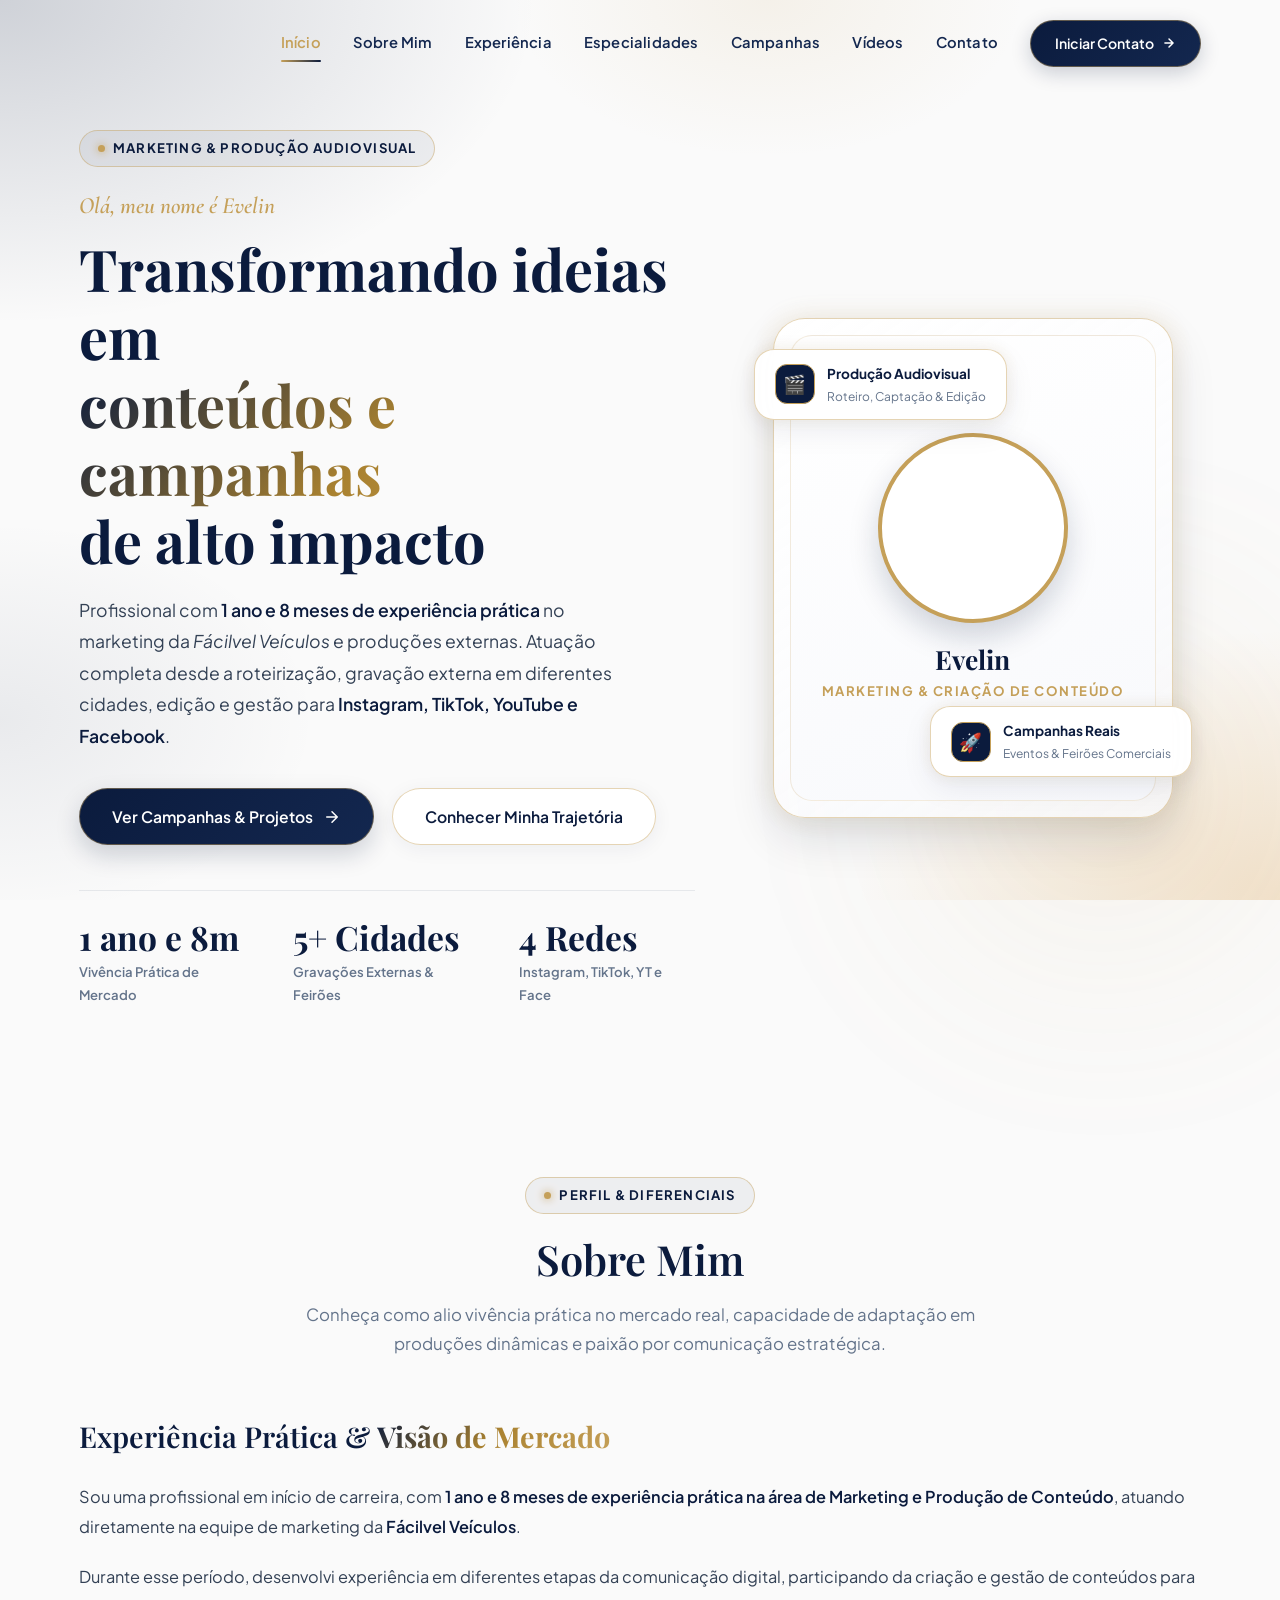
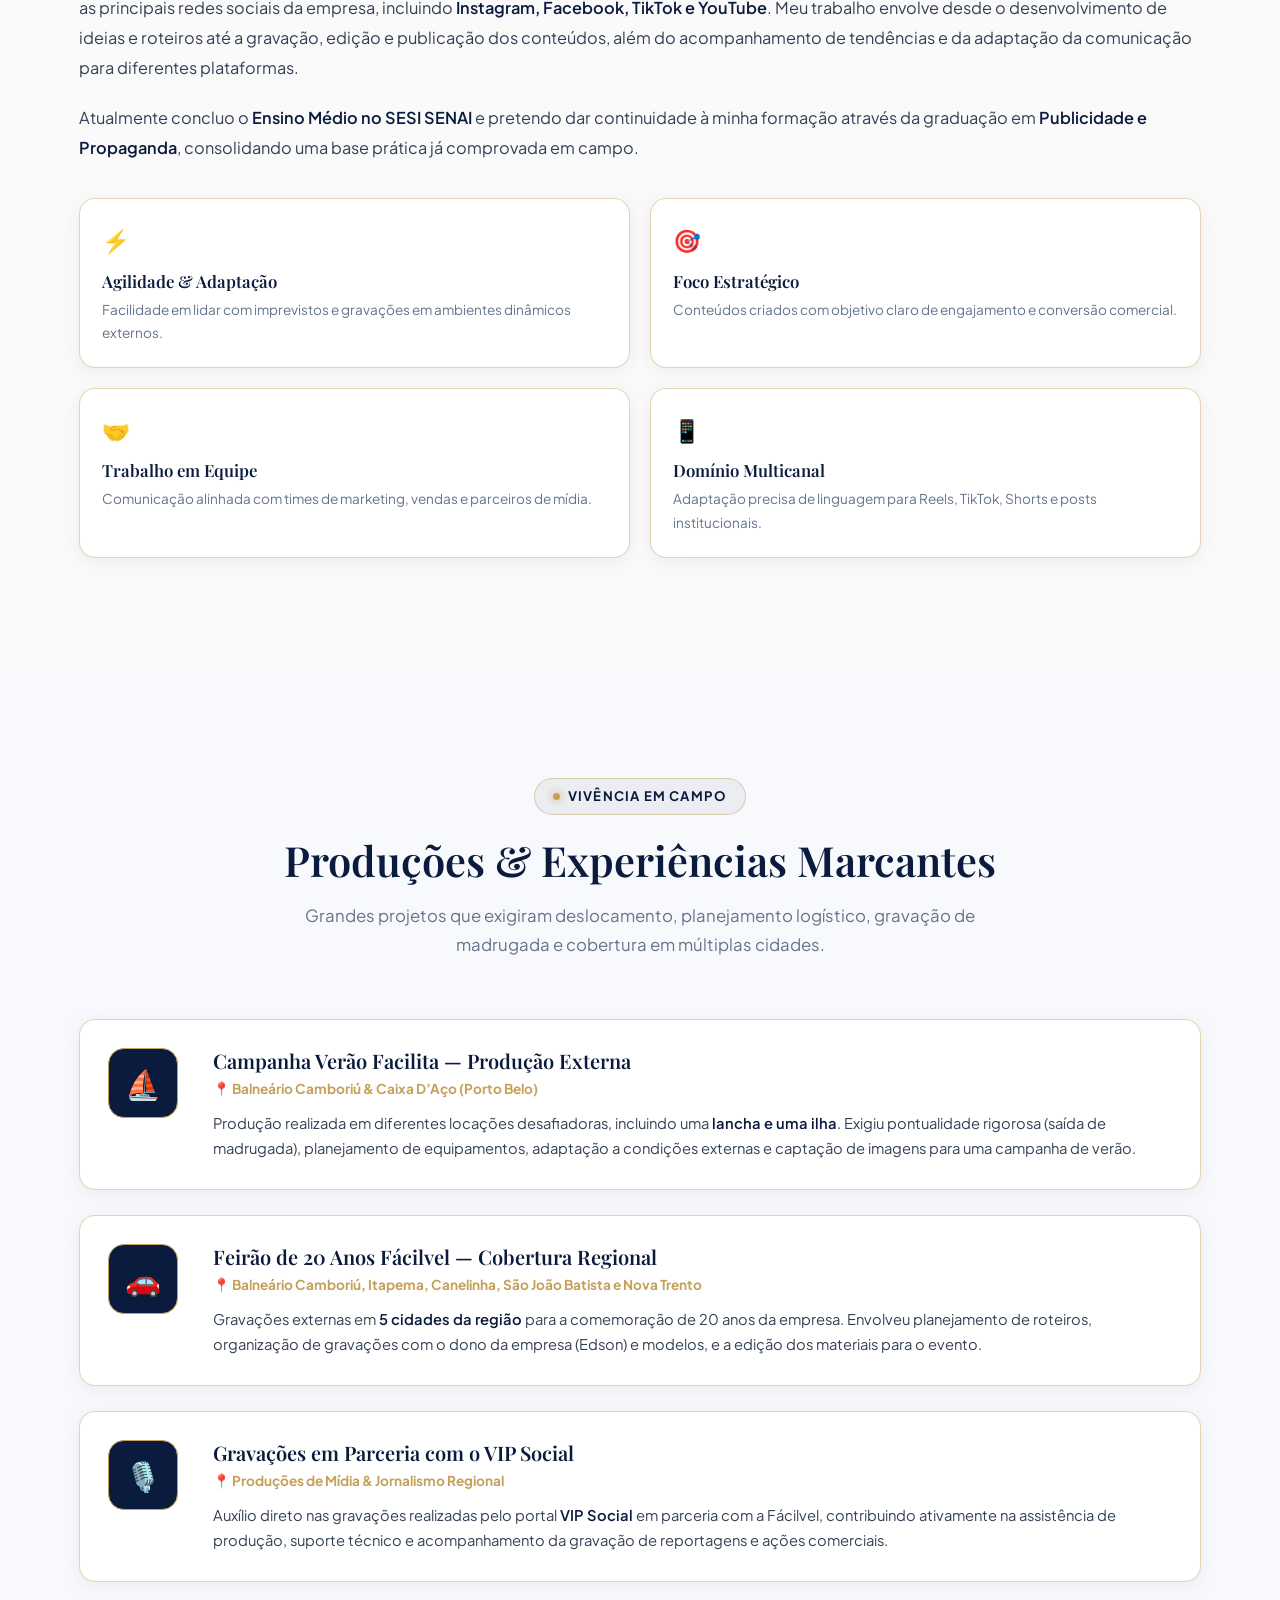
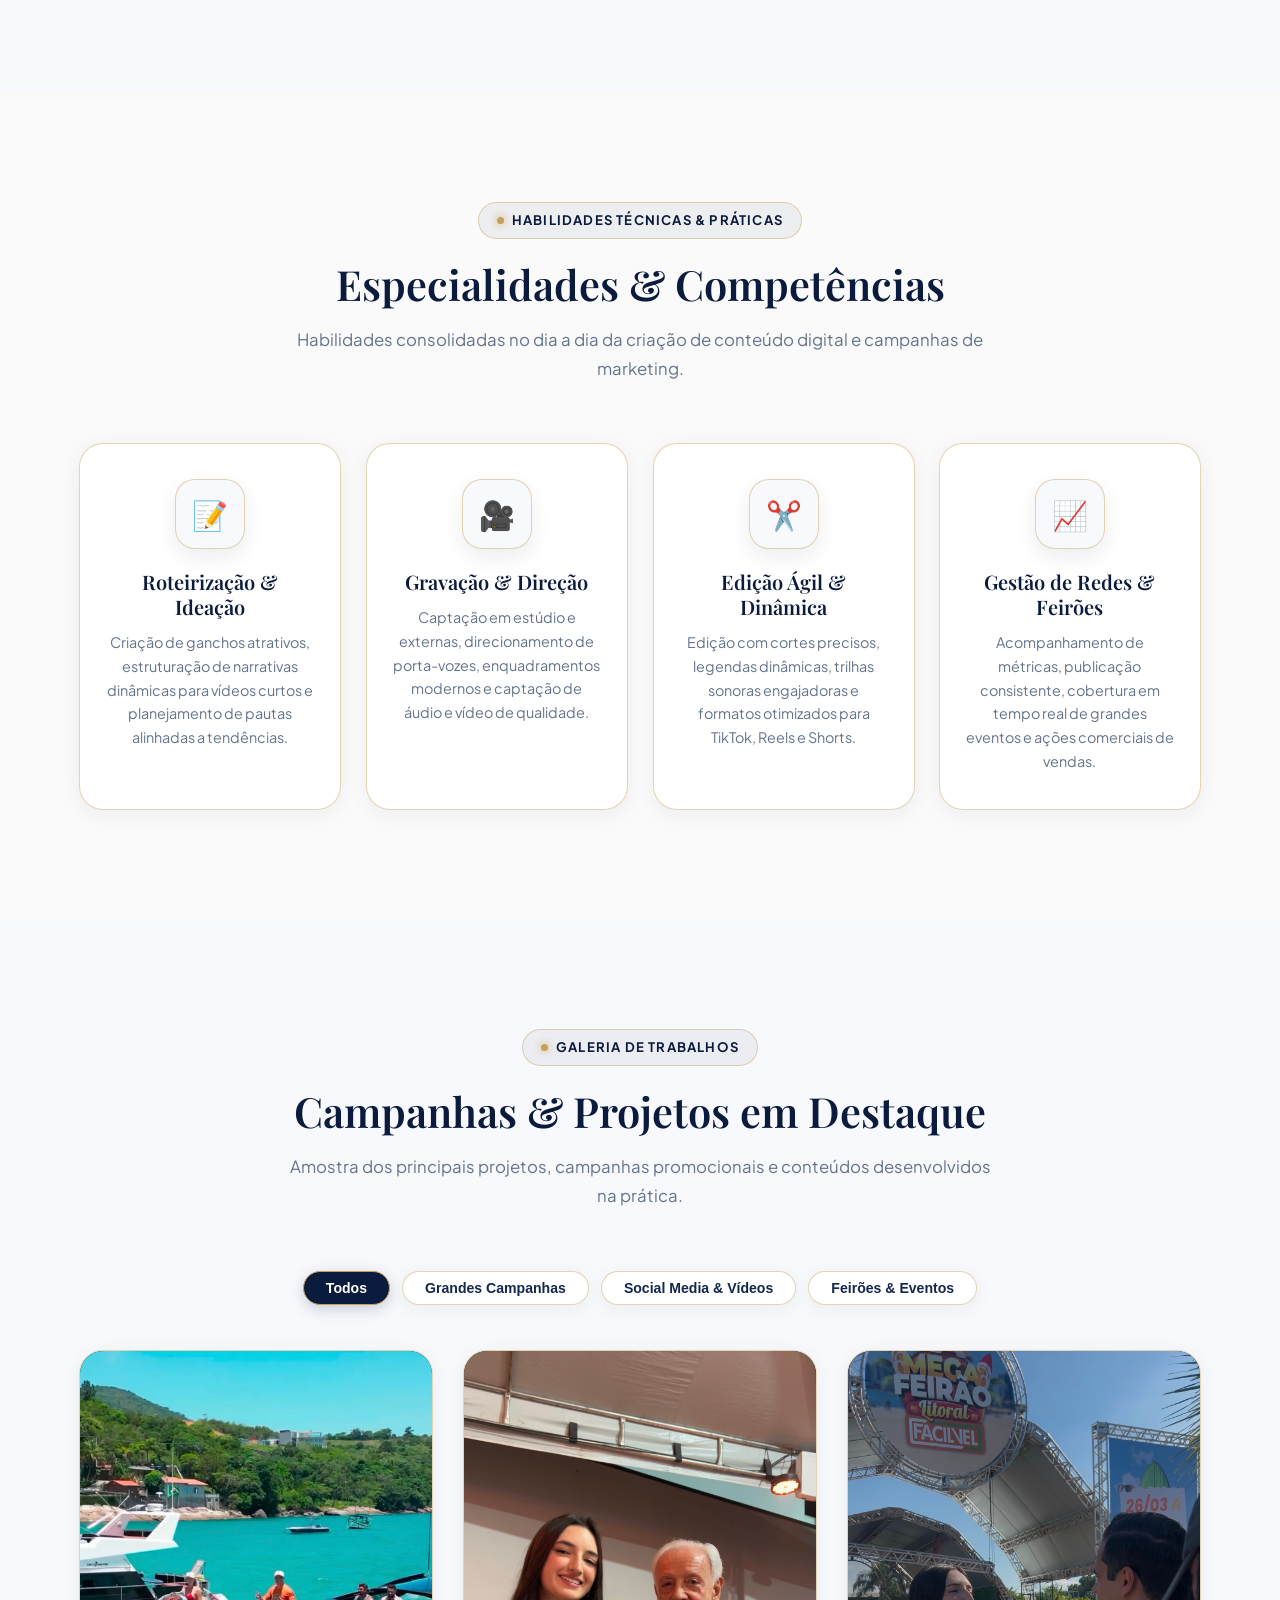
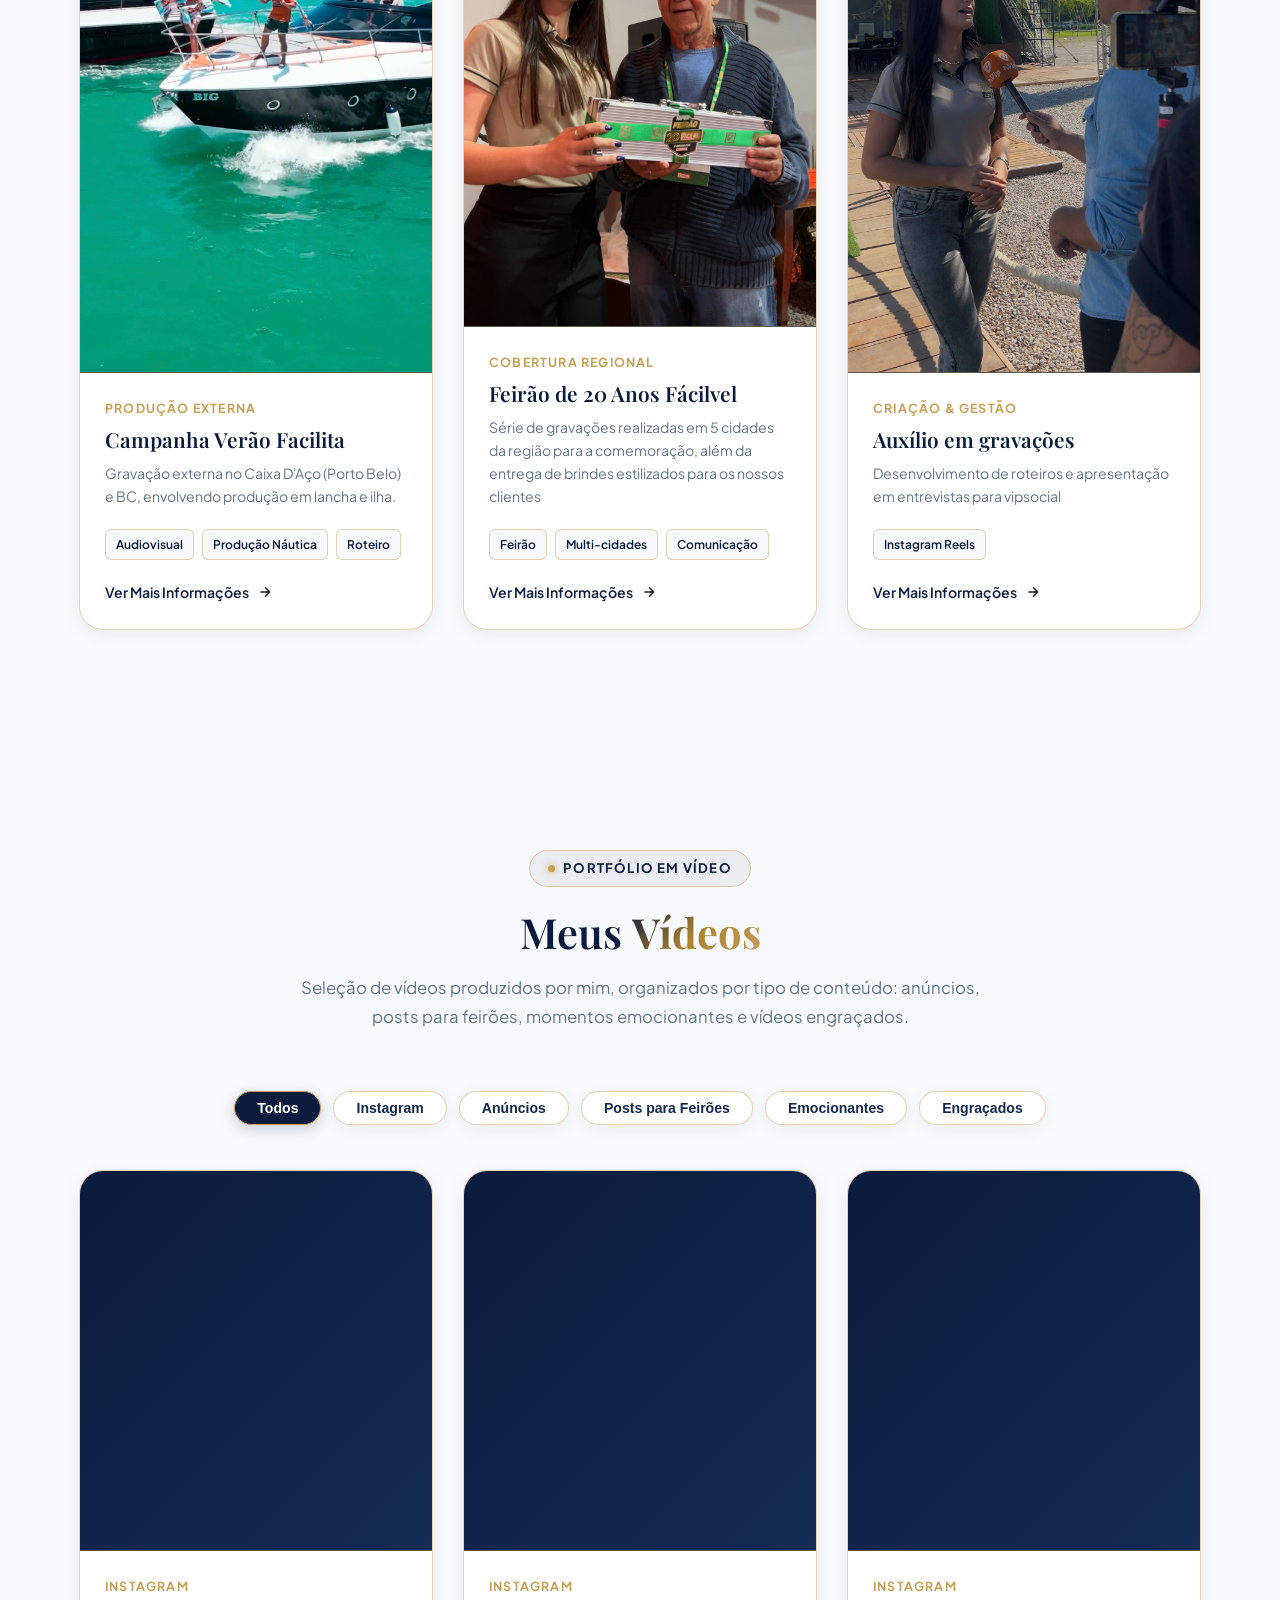
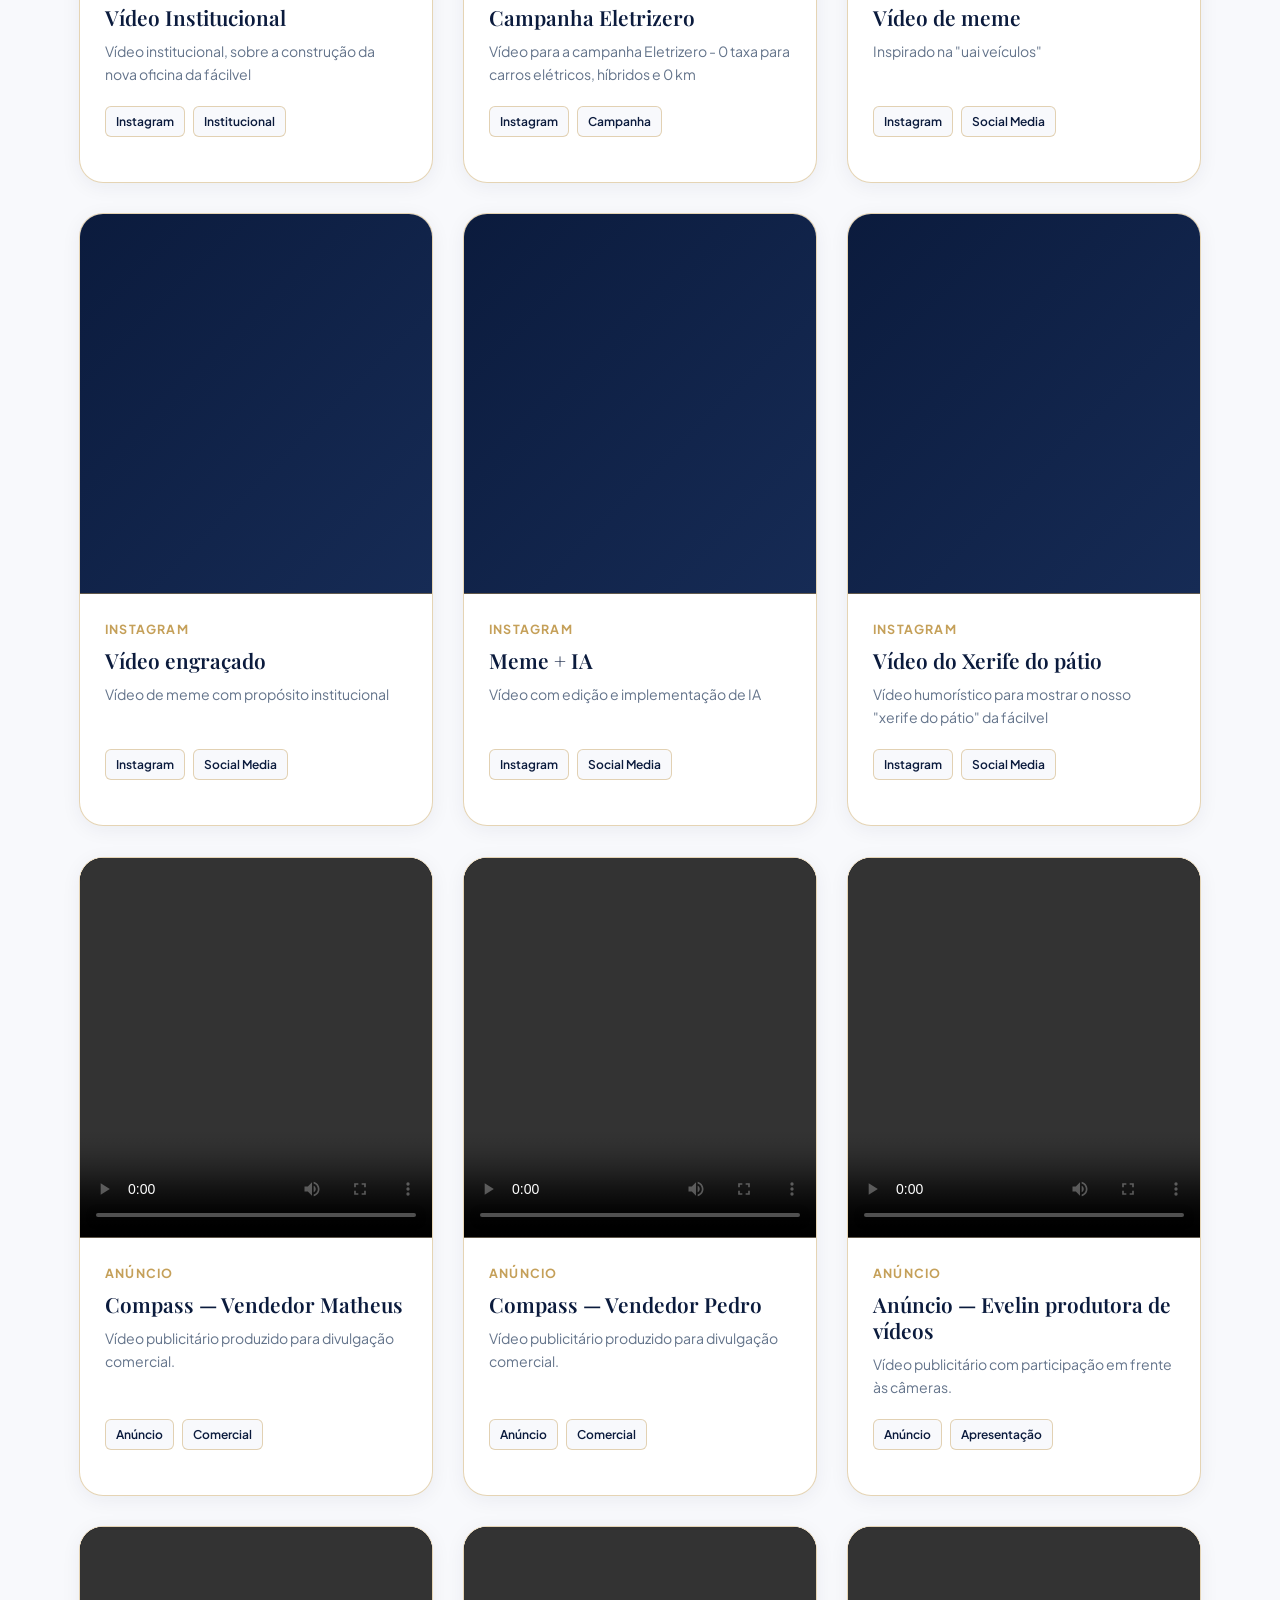
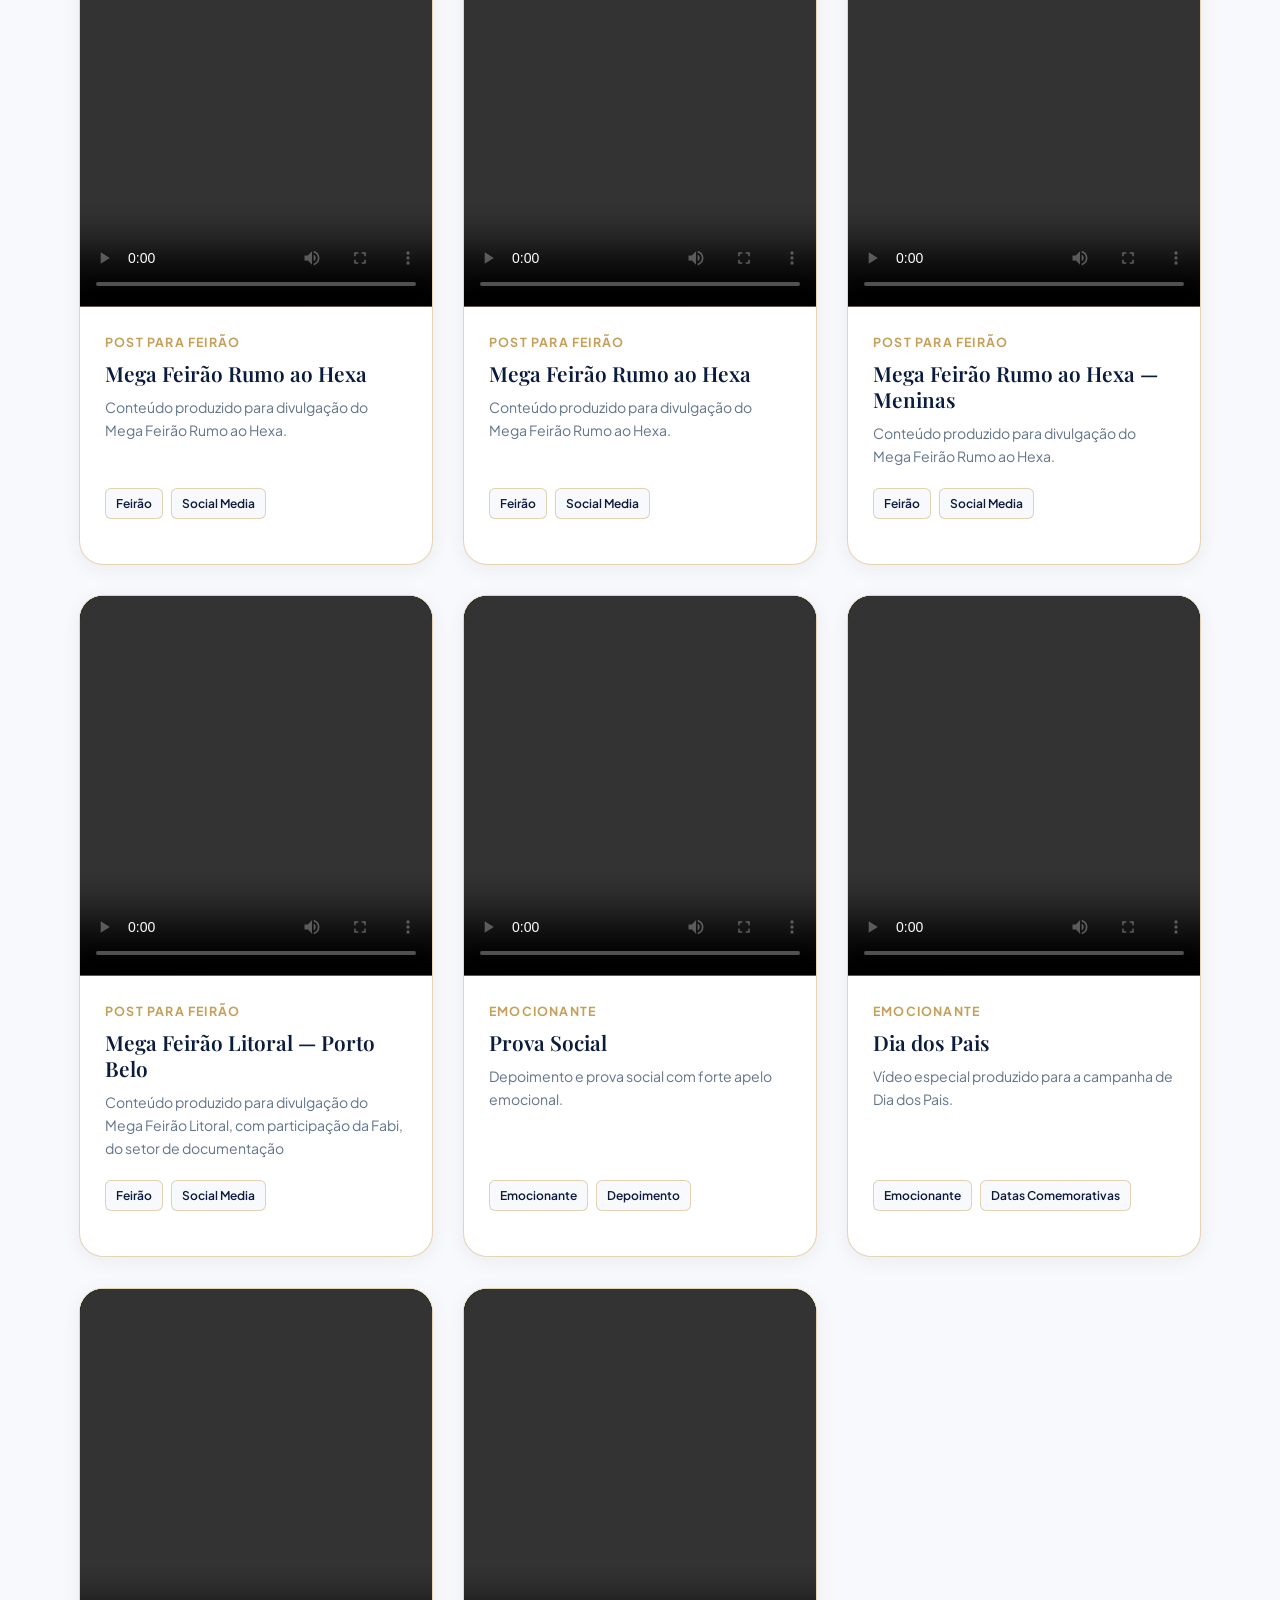
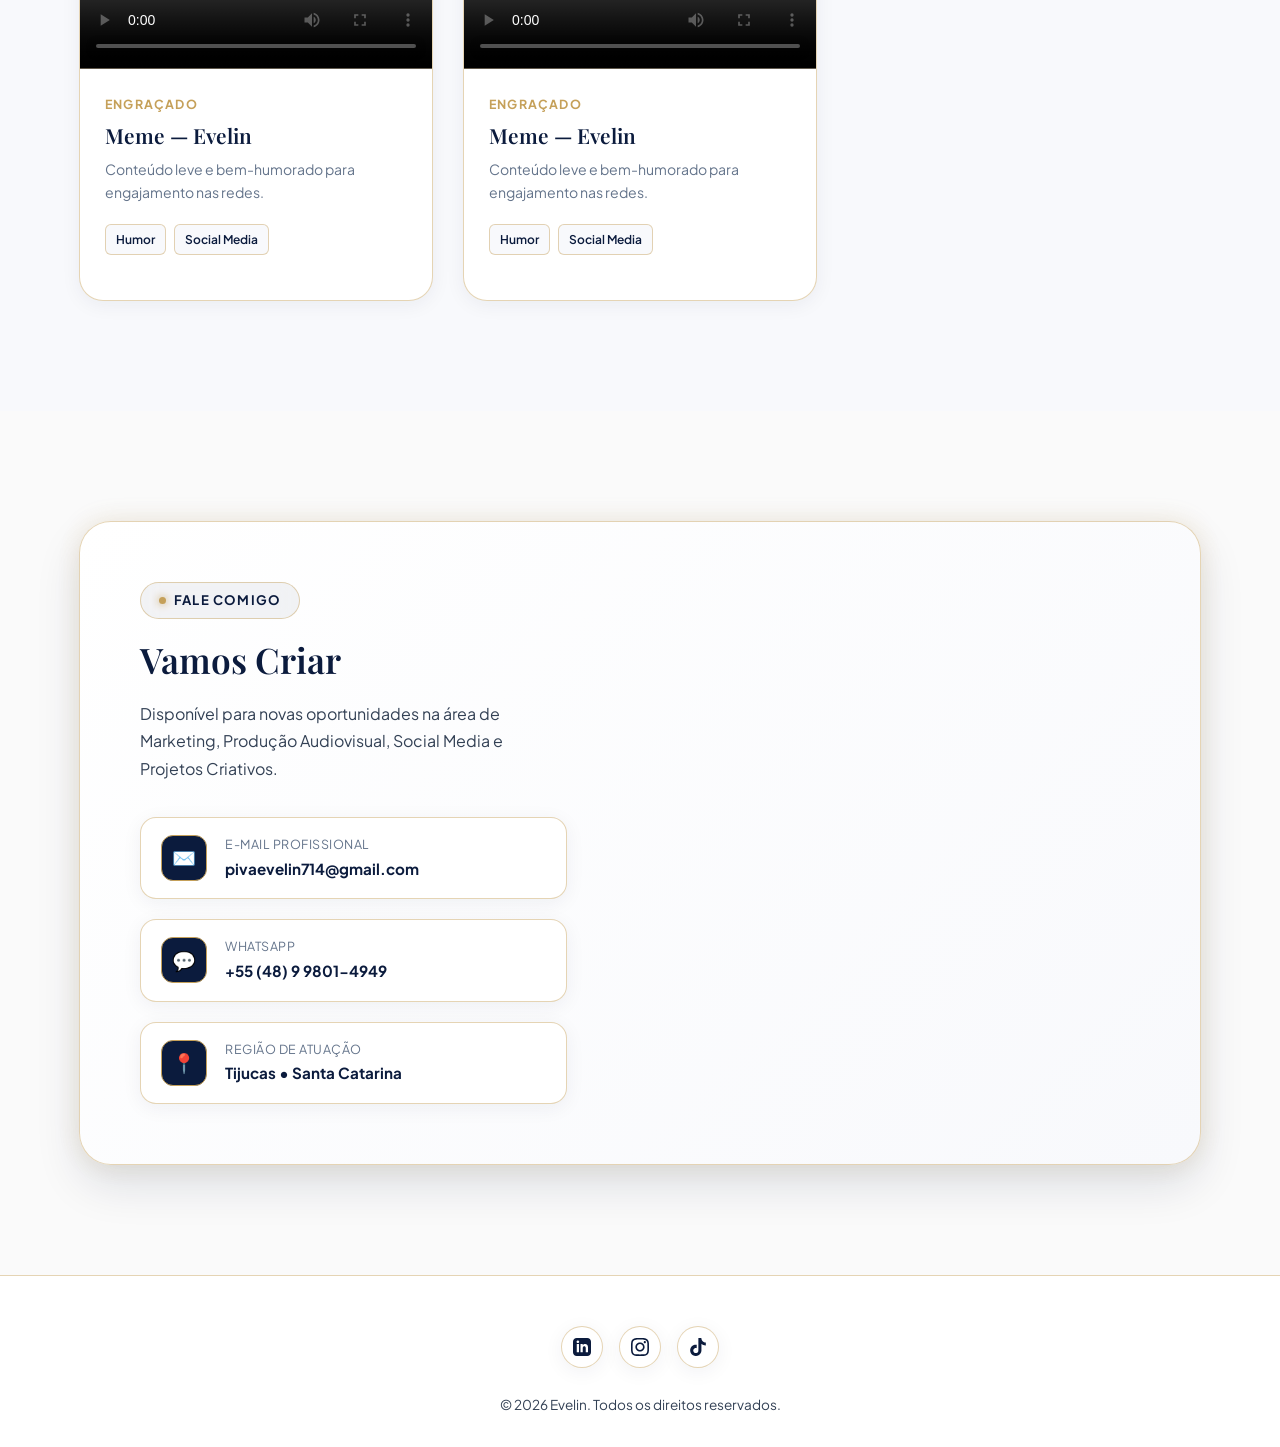
==== commit c129e95b: "segunda versão" ====
--- a/html/html_inicio.html
+++ b/html/html_inicio.html
@@ -40,7 +40,7 @@
         <a href="#experiencia" class="nav-link">Experiência</a>
         <a href="#especialidades" class="nav-link">Especialidades</a>
         <a href="#projetos" class="nav-link">Campanhas</a>
-        <a href="html_projetos.html#videos" class="nav-link">Vídeos</a>
+        <a href="#videos" class="nav-link">Vídeos</a>
         <a href="#contato" class="nav-link">Contato</a>
         <a href="#contato" class="nav-btn-contact">
           <span>Iniciar Contato</span>
@@ -164,20 +164,7 @@
           </p>
         </div>
 
-        <div class="about-grid">
-          <!-- Cartão Citação com Foto -->
-          <div class="about-card-portrait fade-in-scroll reveal-left">
-            <div class="about-portrait-box">
-              <div class="about-portrait-img">
-                <img src="../img/evelin2.PNG" alt="Evelin">
-              </div>
-              <p class="about-quote">
-                "Uma produção vai muito além do resultado final: envolve planejamento, organização, adaptação aos
-                imprevistos e a capacidade de transformar uma ideia em um conteúdo alinhado aos objetivos reais de uma
-                campanha."
-              </p>
-            </div>
-          </div>
+  
 
           <!-- Texto Sobre -->
           <div class="about-text-content fade-in-scroll reveal-right">
@@ -252,13 +239,13 @@
           <div class="timeline-item fade-in-scroll delay-100">
             <div class="timeline-icon-box">⛵</div>
             <div class="timeline-content">
-              <h4>Campanha Verão Facilita — Produção Externa & Náutica</h4>
-              <div class="timeline-location">📍 Balneário Camboriú & Caixa D’Aço (Porto Belo) • Início às 3h30 da manhã
+              <h4>Campanha Verão Facilita — Produção Externa</h4>
+              <div class="timeline-location">📍 Balneário Camboriú & Caixa D’Aço (Porto Belo)
               </div>
               <p class="timeline-desc">
                 Produção realizada em diferentes locações desafiadoras, incluindo uma <strong>lancha e uma
                   ilha</strong>. Exigiu pontualidade rigorosa (saída de madrugada), planejamento de equipamentos,
-                adaptação a condições externas e captação de imagens para uma campanha de verão de grande alcance.
+                adaptação a condições externas e captação de imagens para uma campanha de verão.
               </p>
             </div>
           </div>
@@ -271,9 +258,9 @@
               <div class="timeline-location">📍 Balneário Camboriú, Itapema, Canelinha, São João Batista e Nova Trento
               </div>
               <p class="timeline-desc">
-                Gravações externas em <strong>5 cidades da região</strong> para a série comemorativa de 20 anos da
-                empresa. Envolveu planejamento de roteiros, deslocamento entre filiais, organização de gravações com
-                clientes/equipe e edição de materiais promocionais para o evento.
+                Gravações externas em <strong>5 cidades da região</strong> para a comemoração de 20 anos da
+                empresa. Envolveu planejamento de roteiros, organização de gravações com
+                o dono da empresa (Edson) e modelos, e a edição dos materiais para o evento.
               </p>
             </div>
           </div>
@@ -317,7 +304,7 @@
             <div class="skill-icon-wrapper">📝</div>
             <h3 class="skill-title">Roteirização & Ideação</h3>
             <p class="skill-desc">
-              Criação de ganchos atrativos (hooks), estruturação de narrativas dinâmicas para vídeos curtos e
+              Criação de ganchos atrativos, estruturação de narrativas dinâmicas para vídeos curtos e
               planejamento de pautas alinhadas a tendências.
             </p>
           </div>
@@ -392,7 +379,7 @@
                 <span class="project-category">Produção Externa</span>
                 <h3 class="project-title">Campanha Verão Facilita</h3>
                 <p class="project-desc">
-                  Gravação externa iniciada às 3h30 da manhã no Caixa D'Aço (Porto Belo) e BC, envolvendo produção em
+                  Gravação externa no Caixa D'Aço (Porto Belo) e BC, envolvendo produção em
                   lancha e ilha.
                 </p>
                 <div class="project-tags">
@@ -400,7 +387,7 @@
                   <span class="project-tag">Produção Náutica</span>
                   <span class="project-tag">Roteiro</span>
                 </div>
-                <a href="html_projetos.html" class="project-link">
+                <a href="#videos" class="project-link">
                   <span>Ver Mais Informações</span>
                   <svg viewBox="0 0 24 24">
                     <path d="M5 12h14M12 5l7 7-7 7" stroke="currentColor" stroke-width="2" fill="none" />
@@ -412,22 +399,21 @@
             <!-- Projeto 2: Feirão 20 Anos -->
             <div class="project-card fade-in-scroll delay-200" data-category="eventos">
               <div class="project-preview">
-                <img src="../img/feirao_20anos.PNG" alt="Feirão de 20 Anos Fácilvel"
+                <img src="../img/evelin_darel.png" alt="Feirão de 20 Anos Fácilvel"
                   style="width:100%;height:100%;object-fit:cover;border-radius:12px 12px 0 0;display:block;">
               </div>
               <div class="project-info">
                 <span class="project-category">Cobertura Regional</span>
                 <h3 class="project-title">Feirão de 20 Anos Fácilvel</h3>
                 <p class="project-desc">
-                  Série de gravações realizadas em 5 cidades da região para a comemoração e divulgação oficial do feirão
-                  de aniversário.
+                  Série de gravações realizadas em 5 cidades da região para a comemoração, além da entrega de brindes estilizados para os nossos clientes
                 </p>
                 <div class="project-tags">
                   <span class="project-tag">Feirão</span>
                   <span class="project-tag">Multi-cidades</span>
                   <span class="project-tag">Comunicação</span>
                 </div>
-                <a href="html_projetos.html" class="project-link">
+                <a href="#videos" class="project-link">
                   <span>Ver Mais Informações</span>
                   <svg viewBox="0 0 24 24">
                     <path d="M5 12h14M12 5l7 7-7 7" stroke="currentColor" stroke-width="2" fill="none" />
@@ -444,17 +430,16 @@
               </div>
               <div class="project-info">
                 <span class="project-category">Criação & Gestão</span>
-                <h3 class="project-title">Estratégia de Vídeos Curtos (Reels & TikTok)</h3>
+                <h3 class="project-title">Auxílio em gravações</h3>
                 <p class="project-desc">
-                  Desenvolvimento de roteiros de alta retenção, captação dinâmica e edição para o público automotivo e
-                  institucional.
+                  Desenvolvimento de roteiros e apresentação em entrevistas para vipsocial
                 </p>
                 <div class="project-tags">
-                  <span class="project-tag">TikTok</span>
+                  
                   <span class="project-tag">Instagram Reels</span>
-                  <span class="project-tag">YouTube</span>
-                </div>
-                <a href="html_projetos.html" class="project-link">
+                  
+                </div>
+                <a href="#videos" class="project-link">
                   <span>Ver Mais Informações</span>
                   <svg viewBox="0 0 24 24">
                     <path d="M5 12h14M12 5l7 7-7 7" stroke="currentColor" stroke-width="2" fill="none" />
@@ -466,6 +451,346 @@
         </div>
       </div>
     </section>
+    <!-- ==========================================================================
+         SEÇÃO VÍDEOS
+         ========================================================================== -->
+    <section id="videos" class="section" style="background: var(--bg-alt);">
+      <div class="container">
+        <div class="section-header fade-in-scroll">
+          <div class="badge-tag">
+            <span class="dot"></span>
+            <span>Portfólio em Vídeo</span>
+          </div>
+          <h2 class="section-title">Meus <span class="text-highlight">Vídeos</span></h2>
+          <p class="section-subtitle">
+            Seleção de vídeos produzidos por mim, organizados por tipo de conteúdo: anúncios, posts para feirões,
+            momentos emocionantes e vídeos engraçados.
+          </p>
+        </div>
+
+        <div class="filter-group">
+          <!-- Filtros -->
+          <div class="projects-filter fade-in-scroll">
+            <button class="filter-btn active" data-filter="all">Todos</button>
+            <button class="filter-btn" data-filter="instagram">Instagram</button>
+            <button class="filter-btn" data-filter="anuncios">Anúncios</button>
+            <button class="filter-btn" data-filter="feiroes">Posts para Feirões</button>
+            <button class="filter-btn" data-filter="emocionantes">Emocionantes</button>
+            <button class="filter-btn" data-filter="engracados">Engraçados</button>
+          </div>
+
+          <!-- Grid de Vídeos -->
+          <div class="projects-grid">
+            <!-- Instagram Reel Institucional -->
+            <div class="project-card fade-in-scroll delay-100" data-category="instagram">
+              <div class="project-preview video-preview">
+                <iframe src="https://www.instagram.com/reel/DcUToLmhp7G/embed" width="100%" height="100%" frameborder="0" scrolling="no" allowtransparency="true"></iframe>
+              </div>
+              <div class="project-info">
+                <span class="project-category">Instagram</span>
+                <h3 class="project-title">Vídeo Institucional</h3>
+                <p class="project-desc">Vídeo institucional, sobre a construção da nova oficina da fácilvel</p>
+                <div class="project-tags">
+                  <span class="project-tag">Instagram</span>
+                  <span class="project-tag">Institucional</span>
+                </div>
+              </div>
+            </div>
+
+            <!-- Instagram Reel Eletrizero -->
+            <div class="project-card fade-in-scroll delay-200" data-category="instagram">
+              <div class="project-preview video-preview">
+                <iframe src="https://www.instagram.com/reel/Dcjv8RUOifB/embed" width="100%" height="100%" frameborder="0" scrolling="no" allowtransparency="true"></iframe>
+              </div>
+              <div class="project-info">
+                <span class="project-category">Instagram</span>
+                <h3 class="project-title">Campanha Eletrizero</h3>
+                <p class="project-desc">Vídeo para a campanha Eletrizero - 0 taxa para carros elétricos, híbridos e 0 km</p>
+                <div class="project-tags">
+                  <span class="project-tag">Instagram</span>
+                  <span class="project-tag">Campanha</span>
+                </div>
+              </div>
+            </div>
+
+            <!-- Instagram Reel 1 -->
+            <div class="project-card fade-in-scroll delay-200" data-category="instagram">
+              <div class="project-preview video-preview">
+                <iframe src="https://www.instagram.com/reel/DZ5HWOWBETH/embed" width="100%" height="100%" frameborder="0" scrolling="no" allowtransparency="true"></iframe>
+              </div>
+              <div class="project-info">
+                <span class="project-category">Instagram</span>
+                <h3 class="project-title">Vídeo de meme</h3>
+                <p class="project-desc">Inspirado na "uai veículos"</p>
+                <div class="project-tags">
+                  <span class="project-tag">Instagram</span>
+                  <span class="project-tag">Social Media</span>
+                </div>
+              </div>
+            </div>
+
+            <!-- Instagram Reel 2 -->
+            <div class="project-card fade-in-scroll delay-200" data-category="instagram">
+              <div class="project-preview video-preview">
+                <iframe src="https://www.instagram.com/reel/DaNt695uwdt/embed" width="100%" height="100%" frameborder="0" scrolling="no" allowtransparency="true"></iframe>
+              </div>
+              <div class="project-info">
+                <span class="project-category">Instagram</span>
+                <h3 class="project-title">Vídeo engraçado </h3>
+                <p class="project-desc">Vídeo de meme com propósito institucional</p>
+                <div class="project-tags">
+                  <span class="project-tag">Instagram</span>
+                  <span class="project-tag">Social Media</span>
+                </div>
+              </div>
+            </div>
+
+            <!-- Instagram Reel 3 -->
+            <div class="project-card fade-in-scroll delay-300" data-category="instagram">
+              <div class="project-preview video-preview">
+                <iframe src="https://www.instagram.com/reel/DaTgiTxB84z/embed" width="100%" height="100%" frameborder="0" scrolling="no" allowtransparency="true"></iframe>
+              </div>
+              <div class="project-info">
+                <span class="project-category">Instagram</span>
+                <h3 class="project-title">Meme + IA</h3>
+                <p class="project-desc">Vídeo com edição e implementação de IA</p>
+                <div class="project-tags">
+                  <span class="project-tag">Instagram</span>
+                  <span class="project-tag">Social Media</span>
+                </div>
+              </div>
+            </div>
+
+            <!-- Instagram Reel 4 -->
+            <div class="project-card fade-in-scroll delay-400" data-category="instagram">
+              <div class="project-preview video-preview">
+                <iframe src="https://www.instagram.com/reel/DVMfkazFHPJ/embed" width="100%" height="100%" frameborder="0" scrolling="no" allowtransparency="true"></iframe>
+              </div>
+              <div class="project-info">
+                <span class="project-category">Instagram</span>
+                <h3 class="project-title">Vídeo do Xerife do pátio</h3>
+                <p class="project-desc">Vídeo humorístico para mostrar o nosso "xerife do pátio" da fácilvel</p>
+                <div class="project-tags">
+                  <span class="project-tag">Instagram</span>
+                  <span class="project-tag">Social Media</span>
+                </div>
+              </div>
+            </div>
+
+            <!-- Anúncio: Compass Matheus -->
+            <div class="project-card fade-in-scroll delay-100" data-category="anuncios">
+              <div class="project-preview video-preview">
+                <video controls preload="metadata" playsinline>
+                  <source src="../videos/anuncio_compassMatheus.MP4" type="video/mp4">
+                  Seu navegador não suporta vídeos.
+                </video>
+              </div>
+              <div class="project-info">
+                <span class="project-category">Anúncio</span>
+                <h3 class="project-title">Compass — Vendedor Matheus</h3>
+                <p class="project-desc">Vídeo publicitário produzido para divulgação comercial.</p>
+                <div class="project-tags">
+                  <span class="project-tag">Anúncio</span>
+                  <span class="project-tag">Comercial</span>
+                </div>
+              </div>
+            </div>
+
+            <!-- Anúncio: Compass Pedro -->
+            <div class="project-card fade-in-scroll delay-200" data-category="anuncios">
+              <div class="project-preview video-preview">
+                <video controls preload="metadata" playsinline>
+                  <source src="../videos/anuncio_compassPedro.MP4" type="video/mp4">
+                  Seu navegador não suporta vídeos.
+                </video>
+              </div>
+              <div class="project-info">
+                <span class="project-category">Anúncio</span>
+                <h3 class="project-title">Compass — Vendedor Pedro</h3>
+                <p class="project-desc">Vídeo publicitário produzido para divulgação comercial.</p>
+                <div class="project-tags">
+                  <span class="project-tag">Anúncio</span>
+                  <span class="project-tag">Comercial</span>
+                </div>
+              </div>
+            </div>
+
+            <!-- Anúncio: Evelin -->
+            <div class="project-card fade-in-scroll delay-300" data-category="anuncios">
+              <div class="project-preview video-preview">
+                <video controls preload="metadata" playsinline>
+                  <source src="../videos/anuncio_evelin.MP4" type="video/mp4">
+                  Seu navegador não suporta vídeos.
+                </video>
+              </div>
+              <div class="project-info">
+                <span class="project-category">Anúncio</span>
+                <h3 class="project-title">Anúncio — Evelin produtora de vídeos</h3>
+                <p class="project-desc">Vídeo publicitário com participação em frente às câmeras.</p>
+                <div class="project-tags">
+                  <span class="project-tag">Anúncio</span>
+                  <span class="project-tag">Apresentação</span>
+                </div>
+              </div>
+            </div>
+
+            <!-- Post Feirão: Rumo ao Hexa -->
+            <div class="project-card fade-in-scroll delay-100" data-category="feiroes">
+              <div class="project-preview video-preview">
+                <video controls preload="metadata" playsinline>
+                  <source src="../videos/post_hexa.MP4" type="video/mp4">
+                  Seu navegador não suporta vídeos.
+                </video>
+              </div>
+              <div class="project-info">
+                <span class="project-category">Post para Feirão</span>
+                <h3 class="project-title">Mega Feirão Rumo ao Hexa</h3>
+                <p class="project-desc">Conteúdo produzido para divulgação do Mega Feirão Rumo ao Hexa.</p>
+                <div class="project-tags">
+                  <span class="project-tag">Feirão</span>
+                  <span class="project-tag">Social Media</span>
+                </div>
+              </div>
+            </div>
+
+            <!-- Post Feirão: Rumo ao Hexa 2 -->
+            <div class="project-card fade-in-scroll delay-200" data-category="feiroes">
+              <div class="project-preview video-preview">
+                <video controls preload="metadata" playsinline>
+                  <source src="../videos/post_hexa2.MP4" type="video/mp4">
+                  Seu navegador não suporta vídeos.
+                </video>
+              </div>
+              <div class="project-info">
+                <span class="project-category">Post para Feirão</span>
+                <h3 class="project-title">Mega Feirão Rumo ao Hexa</h3>
+                <p class="project-desc">Conteúdo produzido para divulgação do Mega Feirão Rumo ao Hexa.</p>
+                <div class="project-tags">
+                  <span class="project-tag">Feirão</span>
+                  <span class="project-tag">Social Media</span>
+                </div>
+              </div>
+            </div>
+
+            <!-- Post Feirão: Rumo ao Hexa - Meninas -->
+            <div class="project-card fade-in-scroll delay-300" data-category="feiroes">
+              <div class="project-preview video-preview">
+                <video controls preload="metadata" playsinline>
+                  <source src="../videos/post_hexaMeninas.MP4" type="video/mp4">
+                  Seu navegador não suporta vídeos.
+                </video>
+              </div>
+              <div class="project-info">
+                <span class="project-category">Post para Feirão</span>
+                <h3 class="project-title">Mega Feirão Rumo ao Hexa — Meninas</h3>
+                <p class="project-desc">Conteúdo produzido para divulgação do Mega Feirão Rumo ao Hexa.</p>
+                <div class="project-tags">
+                  <span class="project-tag">Feirão</span>
+                  <span class="project-tag">Social Media</span>
+                </div>
+              </div>
+            </div>
+
+            <!-- Post Feirão: Porto Belo / Fabi -->
+            <div class="project-card fade-in-scroll delay-100" data-category="feiroes">
+              <div class="project-preview video-preview">
+                <video controls preload="metadata" playsinline>
+                  <source src="../videos/portoBelo_fabi.MP4" type="video/mp4">
+                  Seu navegador não suporta vídeos.
+                </video>
+              </div>
+              <div class="project-info">
+                <span class="project-category">Post para Feirão</span>
+                <h3 class="project-title">Mega Feirão Litoral — Porto Belo</h3>
+                <p class="project-desc">Conteúdo produzido para divulgação do Mega Feirão Litoral, com participação da
+                  Fabi, do setor de documentação</p>
+                <div class="project-tags">
+                  <span class="project-tag">Feirão</span>
+                  <span class="project-tag">Social Media</span>
+                </div>
+              </div>
+            </div>
+
+            <!-- Emocionante: Prova Social -->
+            <div class="project-card fade-in-scroll delay-200" data-category="emocionantes">
+              <div class="project-preview video-preview">
+                <video controls preload="metadata" playsinline>
+                  <source src="../videos/emocionante_provaSocial.MP4" type="video/mp4">
+                  Seu navegador não suporta vídeos.
+                </video>
+              </div>
+              <div class="project-info">
+                <span class="project-category">Emocionante</span>
+                <h3 class="project-title">Prova Social</h3>
+                <p class="project-desc">Depoimento e prova social com forte apelo emocional.</p>
+                <div class="project-tags">
+                  <span class="project-tag">Emocionante</span>
+                  <span class="project-tag">Depoimento</span>
+                </div>
+              </div>
+            </div>
+
+            <!-- Emocionante: Dia dos Pais -->
+            <div class="project-card fade-in-scroll delay-300" data-category="emocionantes">
+              <div class="project-preview video-preview">
+                <video controls preload="metadata" playsinline>
+                  <source src="../videos/dia_dos_pais.MP4" type="video/mp4">
+                  Seu navegador não suporta vídeos.
+                </video>
+              </div>
+              <div class="project-info">
+                <span class="project-category">Emocionante</span>
+                <h3 class="project-title">Dia dos Pais</h3>
+                <p class="project-desc">Vídeo especial produzido para a campanha de Dia dos Pais.</p>
+                <div class="project-tags">
+                  <span class="project-tag">Emocionante</span>
+                  <span class="project-tag">Datas Comemorativas</span>
+                </div>
+              </div>
+            </div>
+
+            <!-- Engraçado: Evelin -->
+            <div class="project-card fade-in-scroll delay-100" data-category="engracados">
+              <div class="project-preview video-preview">
+                <video controls preload="metadata" playsinline>
+                  <source src="../videos/engracado_evelin.MP4" type="video/mp4">
+                  Seu navegador não suporta vídeos.
+                </video>
+              </div>
+              <div class="project-info">
+                <span class="project-category">Engraçado</span>
+                <h3 class="project-title">Meme — Evelin</h3>
+                <p class="project-desc">Conteúdo leve e bem-humorado para engajamento nas redes.</p>
+                <div class="project-tags">
+                  <span class="project-tag">Humor</span>
+                  <span class="project-tag">Social Media</span>
+                </div>
+              </div>
+            </div>
+
+            <!-- Engraçado: Evelin 2 -->
+            <div class="project-card fade-in-scroll delay-200" data-category="engracados">
+              <div class="project-preview video-preview">
+                <video controls preload="metadata" playsinline>
+                  <source src="../videos/engracado_evelin2.MP4" type="video/mp4">
+                  Seu navegador não suporta vídeos.
+                </video>
+              </div>
+              <div class="project-info">
+                <span class="project-category">Engraçado</span>
+                <h3 class="project-title">Meme — Evelin </h3>
+                <p class="project-desc">Conteúdo leve e bem-humorado para engajamento nas redes.</p>
+                <div class="project-tags">
+                  <span class="project-tag">Humor</span>
+                  <span class="project-tag">Social Media</span>
+                </div>
+              </div>
+            </div>
+          </div>
+        </div>
+      </div>
+    </section>
+
     <!-- ==========================================================================
          SEÇÃO CONTATO
          ========================================================================== -->
@@ -479,7 +804,7 @@
                 <span class="dot"></span>
                 <span>Fale Comigo</span>
               </div>
-              <h2 class="contact-info-title">Vamos Criar <span class="text-highlight">Juntos?</span></h2>
+              <h2 class="contact-info-title">Vamos Criar <span class="text-highlight"></span></h2>
               <p class="contact-info-desc">
                 Disponível para novas oportunidades na área de Marketing, Produção Audiovisual, Social Media e Projetos
                 Criativos.
@@ -512,41 +837,6 @@
               </div>
             </div>
 
-            <!-- Formulário de Mensagem -->
-            <div>
-              <form class="contact-form">
-                <div class="form-group">
-                  <label for="name">Seu Nome</label>
-                  <input type="text" id="name" class="form-control" placeholder="Como posso te chamar?" required>
-                </div>
-
-                <div class="form-group">
-                  <label for="email">Seu E-mail</label>
-                  <input type="email" id="email" class="form-control" placeholder="exemplo@email.com" required>
-                </div>
-
-                <div class="form-group">
-                  <label for="subject">Assunto</label>
-                  <input type="text" id="subject" class="form-control"
-                    placeholder="Proposta, vaga, campanha ou orçamento" required>
-                </div>
-
-                <div class="form-group">
-                  <label for="message">Mensagem</label>
-                  <textarea id="message" class="form-control" placeholder="Escreva os detalhes da sua mensagem..."
-                    required></textarea>
-                </div>
-
-                <button type="submit" class="btn btn-primary" style="width: 100%; margin-top: 10px;">
-                  <span>Enviar Mensagem</span>
-                  <svg width="18" height="18" viewBox="0 0 24 24" fill="none" stroke="currentColor" stroke-width="2"
-                    stroke-linecap="round" stroke-linejoin="round">
-                    <line x1="22" y1="2" x2="11" y2="13"></line>
-                    <polygon points="22 2 15 22 11 13 2 9 22 2"></polygon>
-                  </svg>
-                </button>
-              </form>
-            </div>
           </div>
         </div>
       </div>
--- a/css/css_inicio.css
+++ b/css/css_inicio.css
@@ -610,12 +610,21 @@
   font-weight: 600;
 }
 
-/* Hero Visual / Avatar Card com a Foto Evelin */
 .hero-visual {
   position: relative;
   display: flex;
   justify-content: center;
   align-items: center;
+}
+
+.hero-visual img {
+  width: 260px;        /* ajuste o tamanho do círculo */
+  height: 260px;        /* mantenha igual à width para ficar redondo */
+  aspect-ratio: 1 / 1;   /* garante proporção quadrada mesmo se width/height variarem */
+  object-fit: cover;     /* corta a imagem mantendo proporção, sem distorcer */
+  object-position: center top; /* ajusta o foco do recorte (ex: mostrar mais o rosto) */
+  border-radius: 50%;    /* deixa redondo */
+  border: 3px solid #C9A24B; /* a borda dourada que aparece no seu design */
 }
 
 .hero-card-frame {
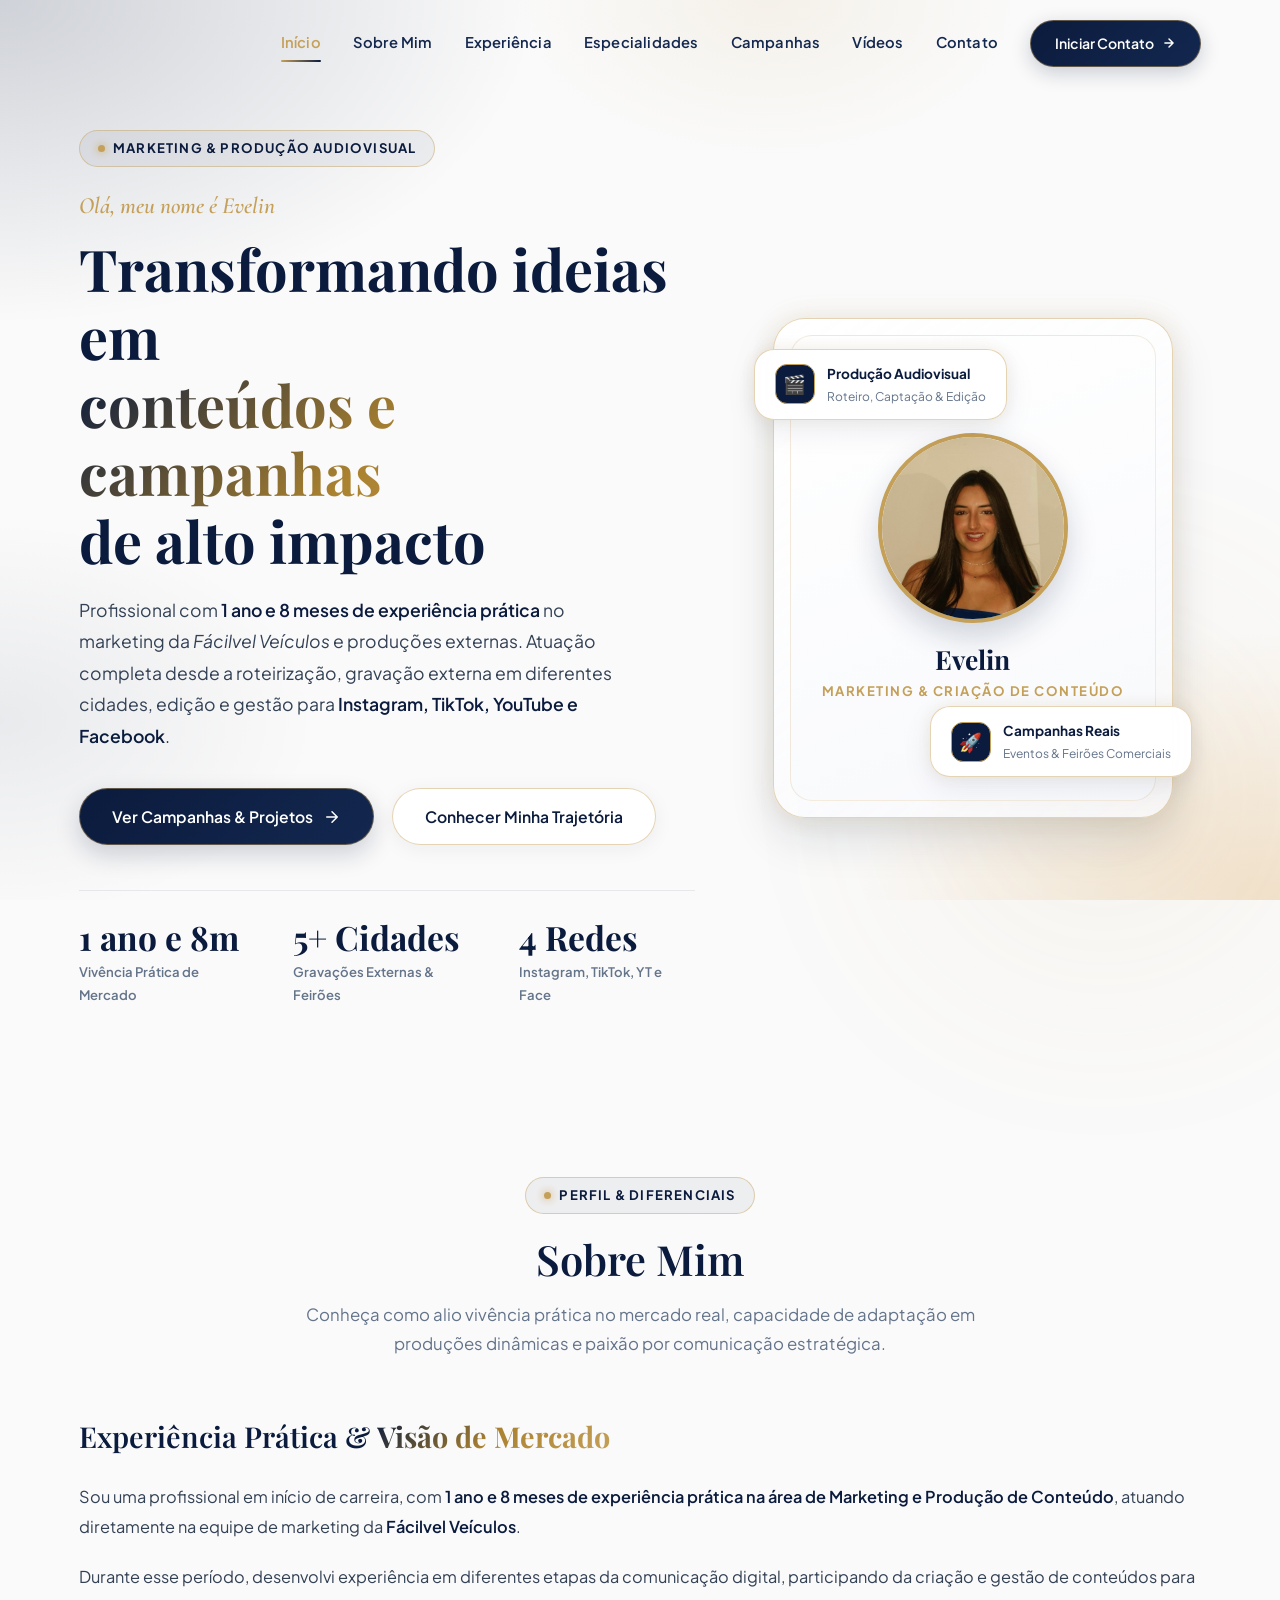
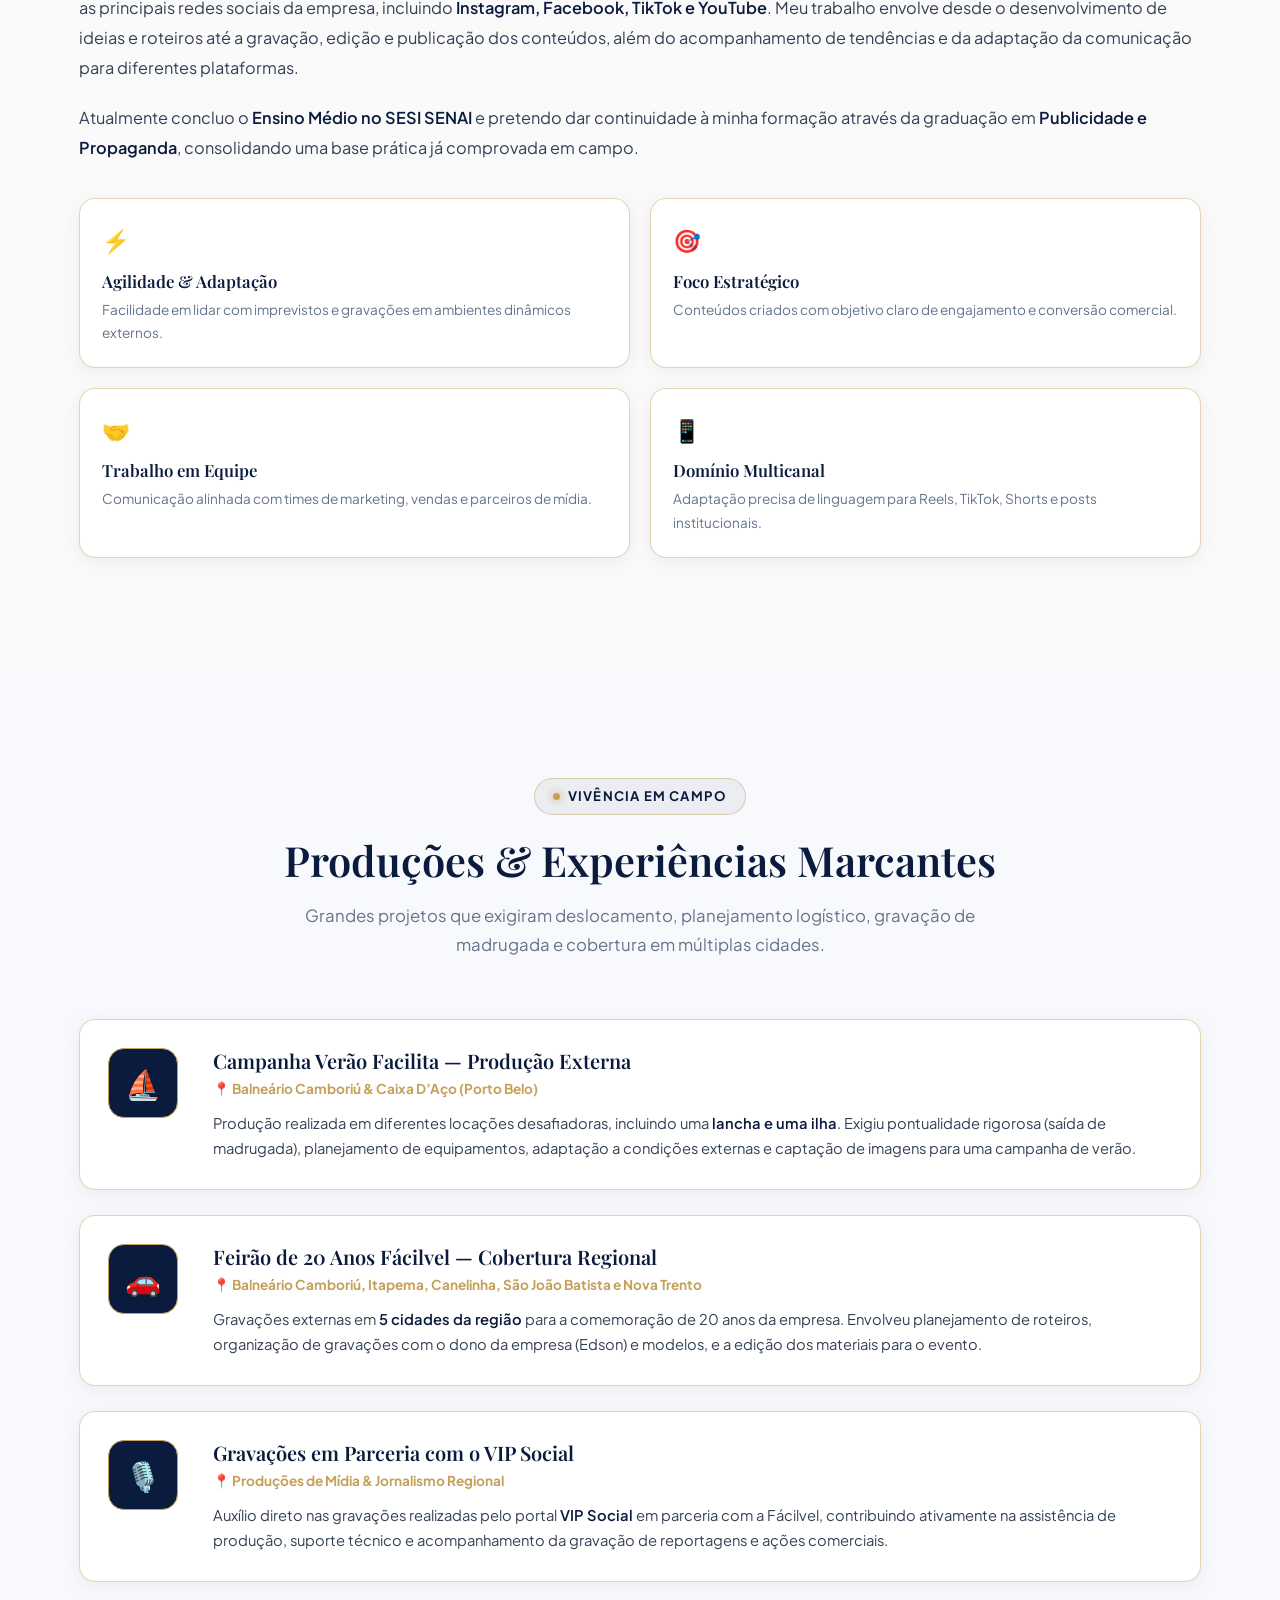
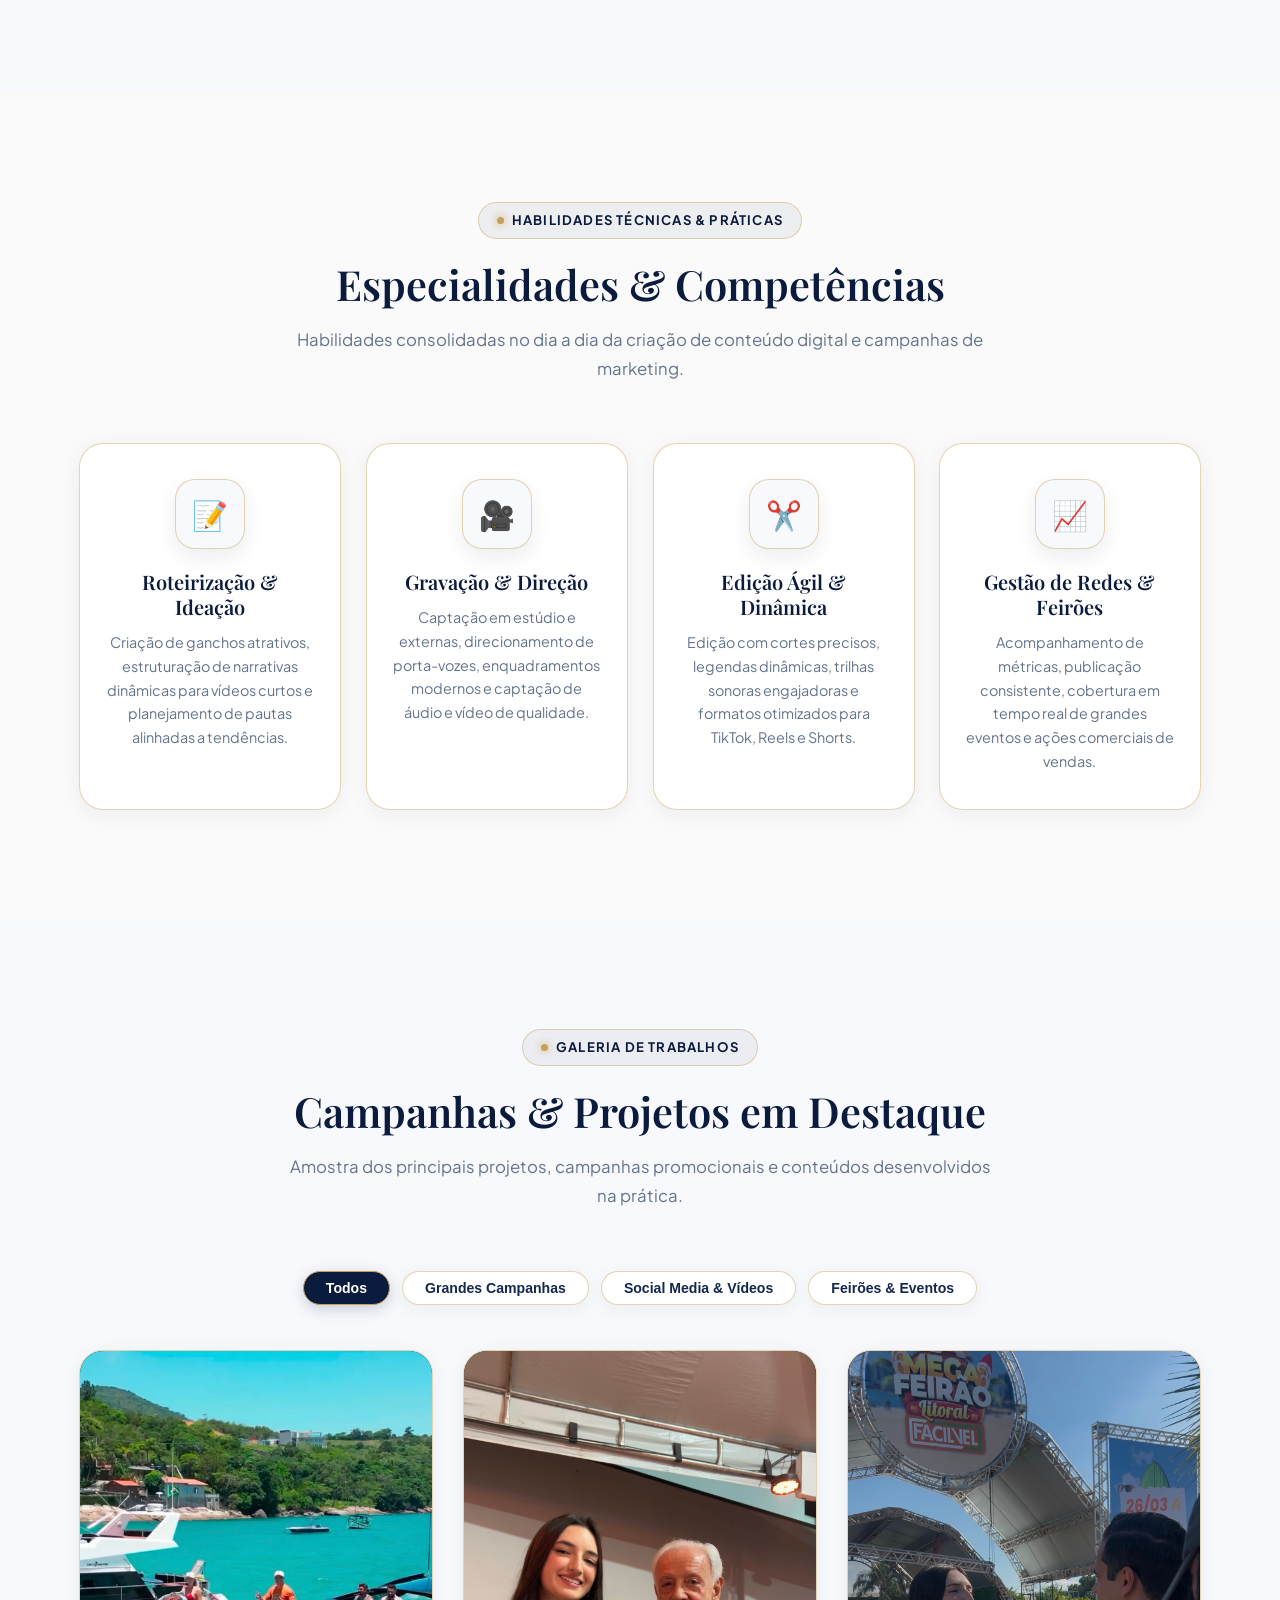
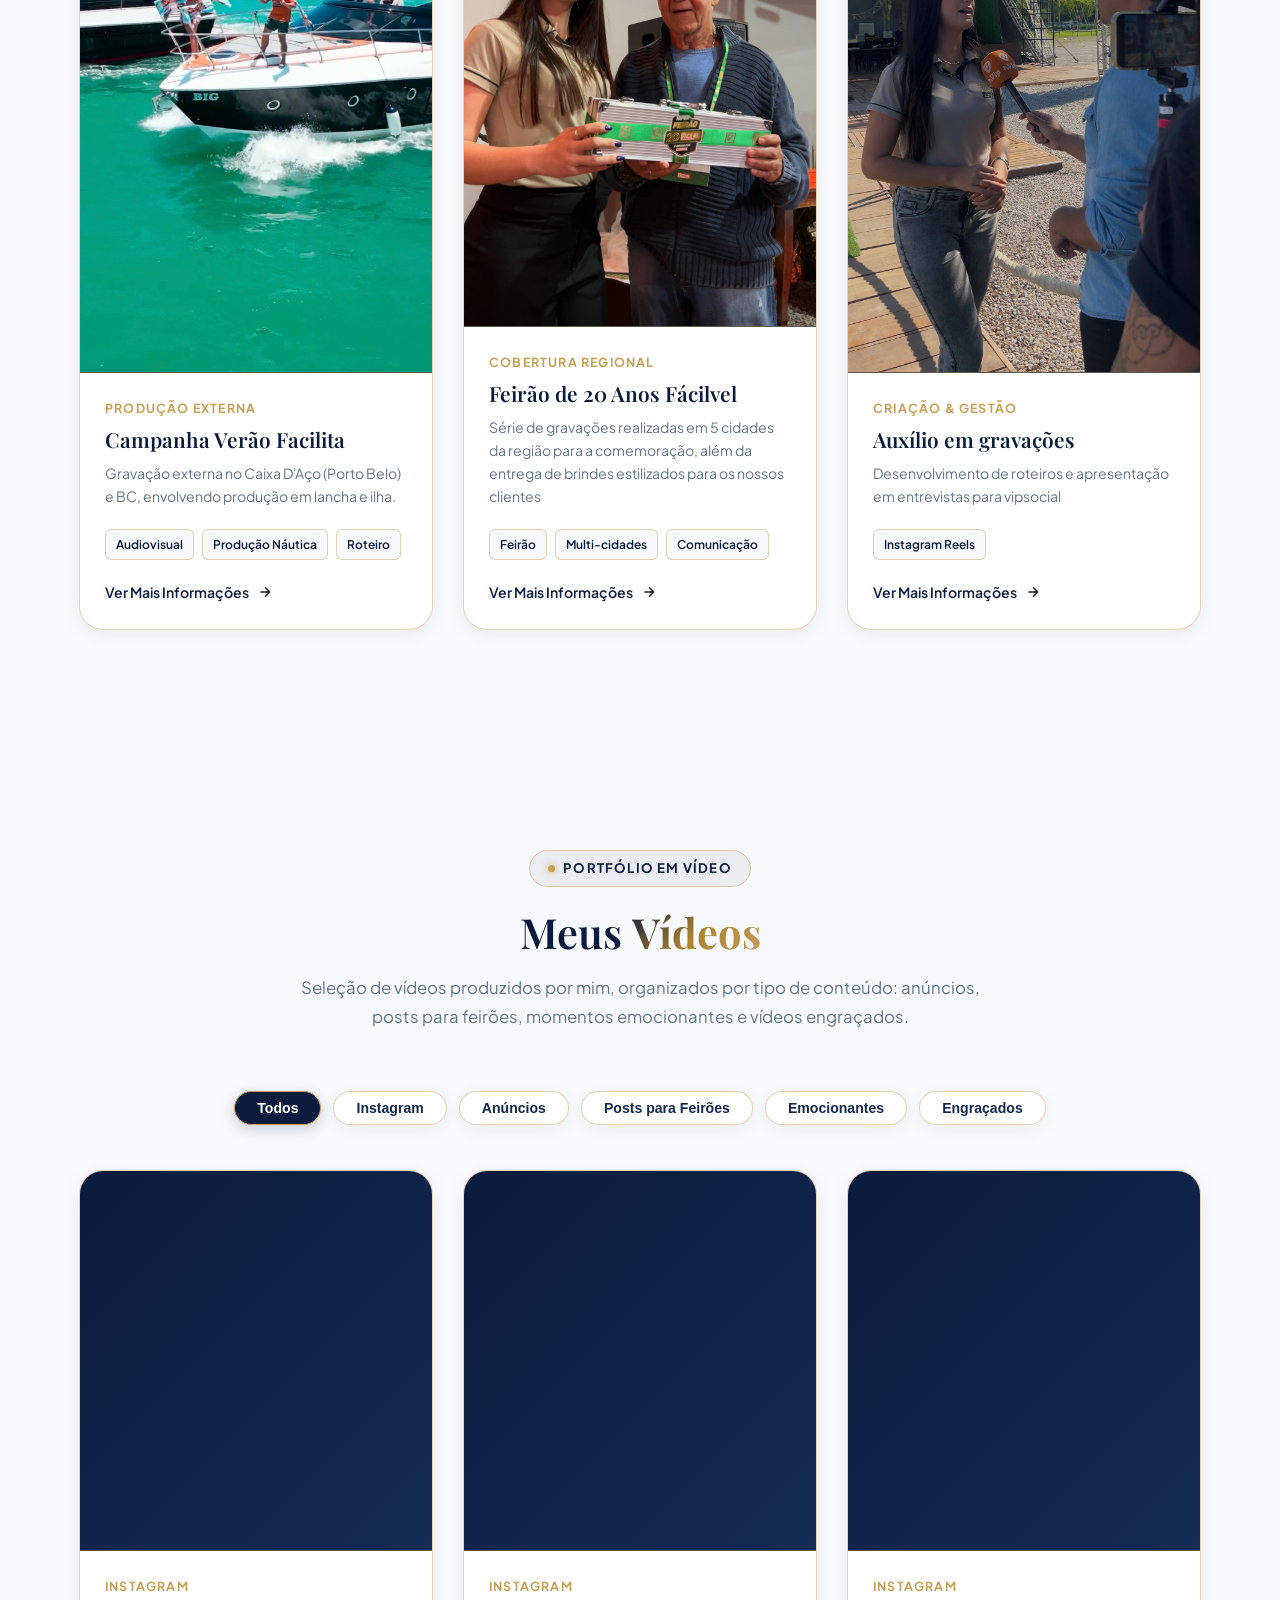
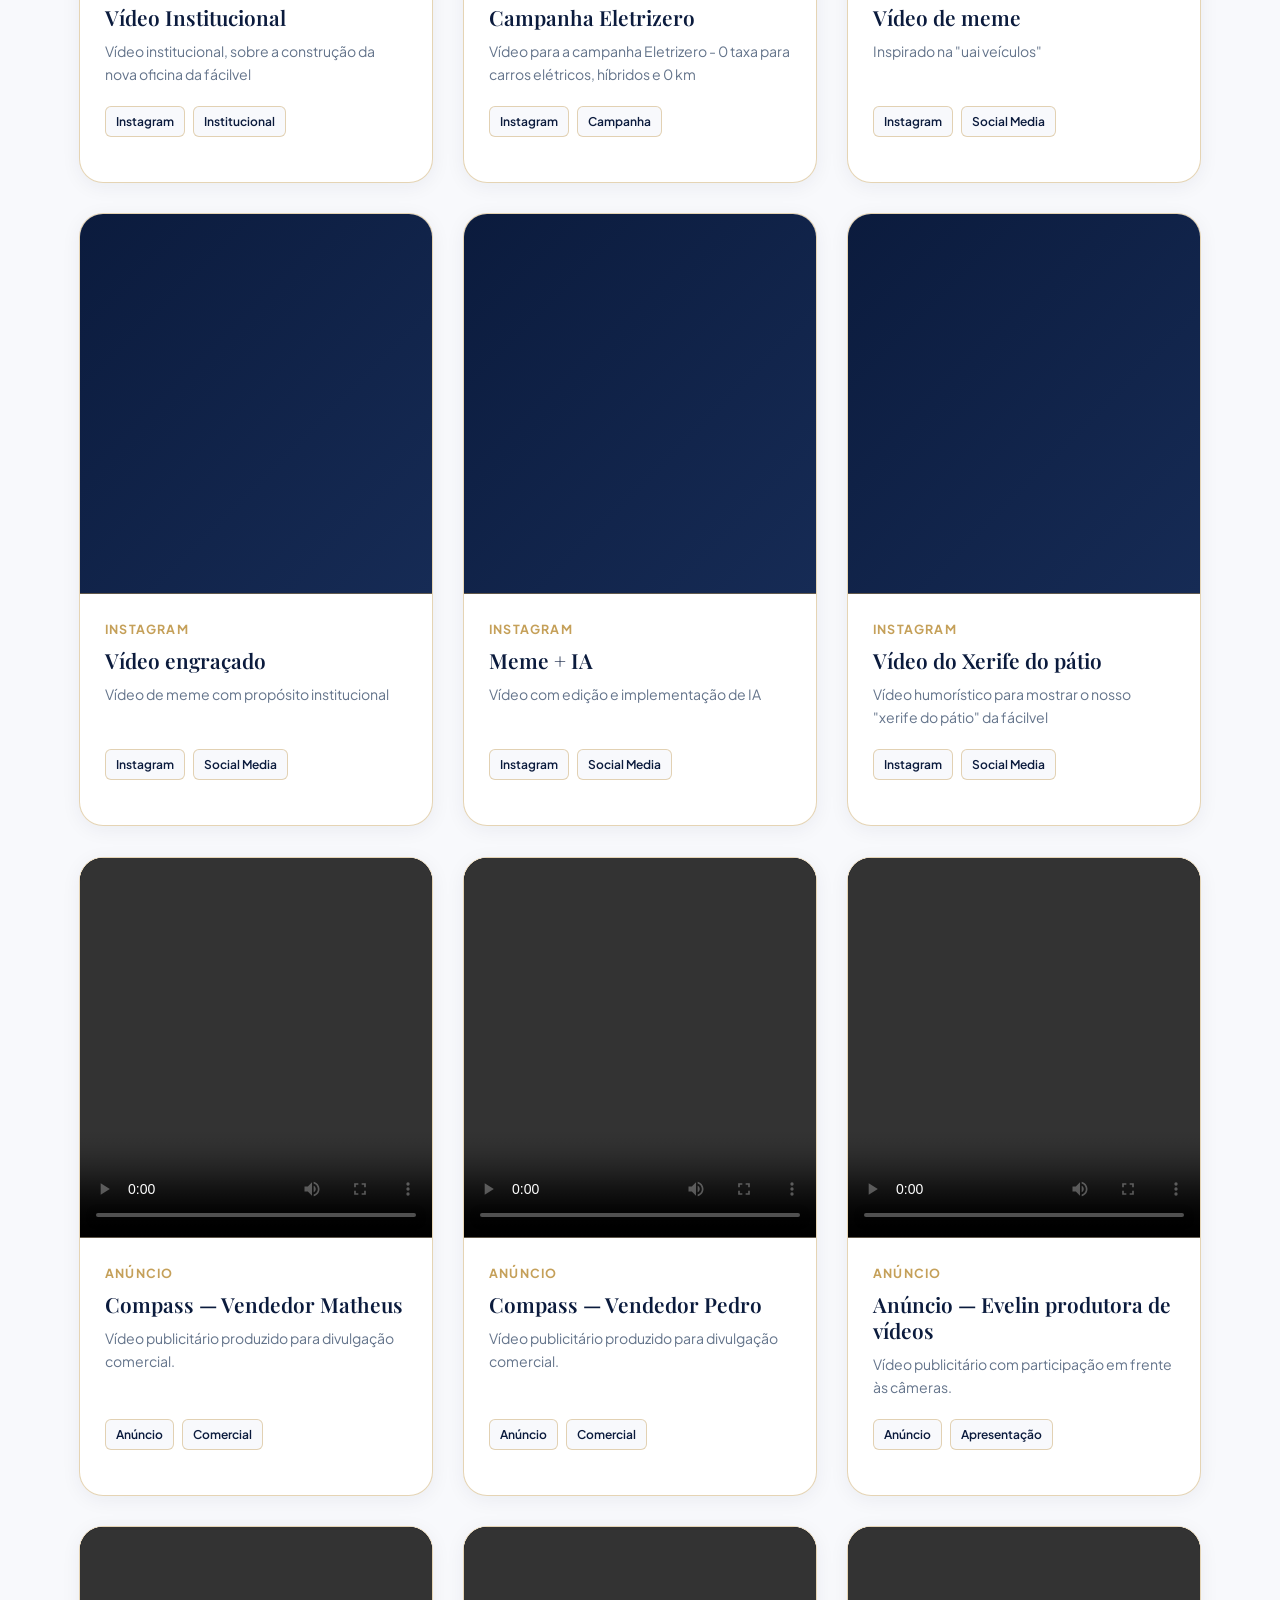
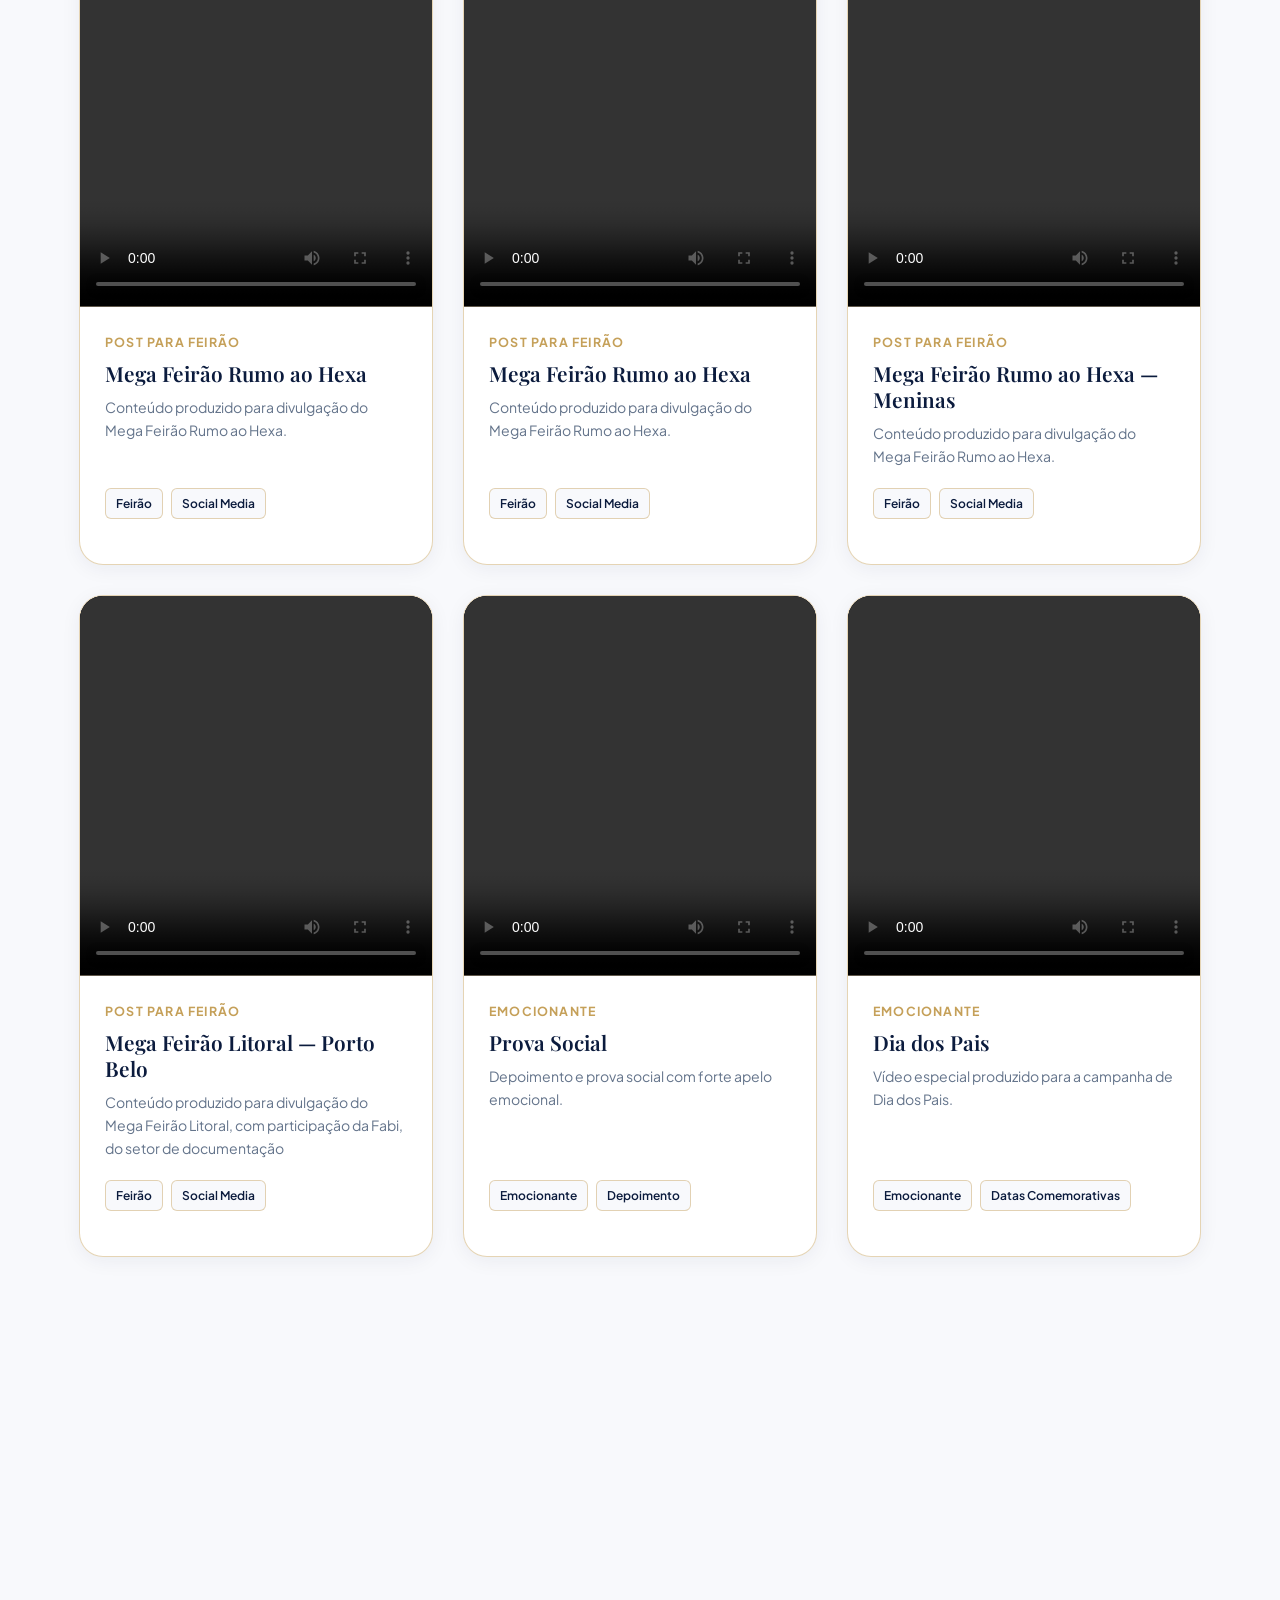
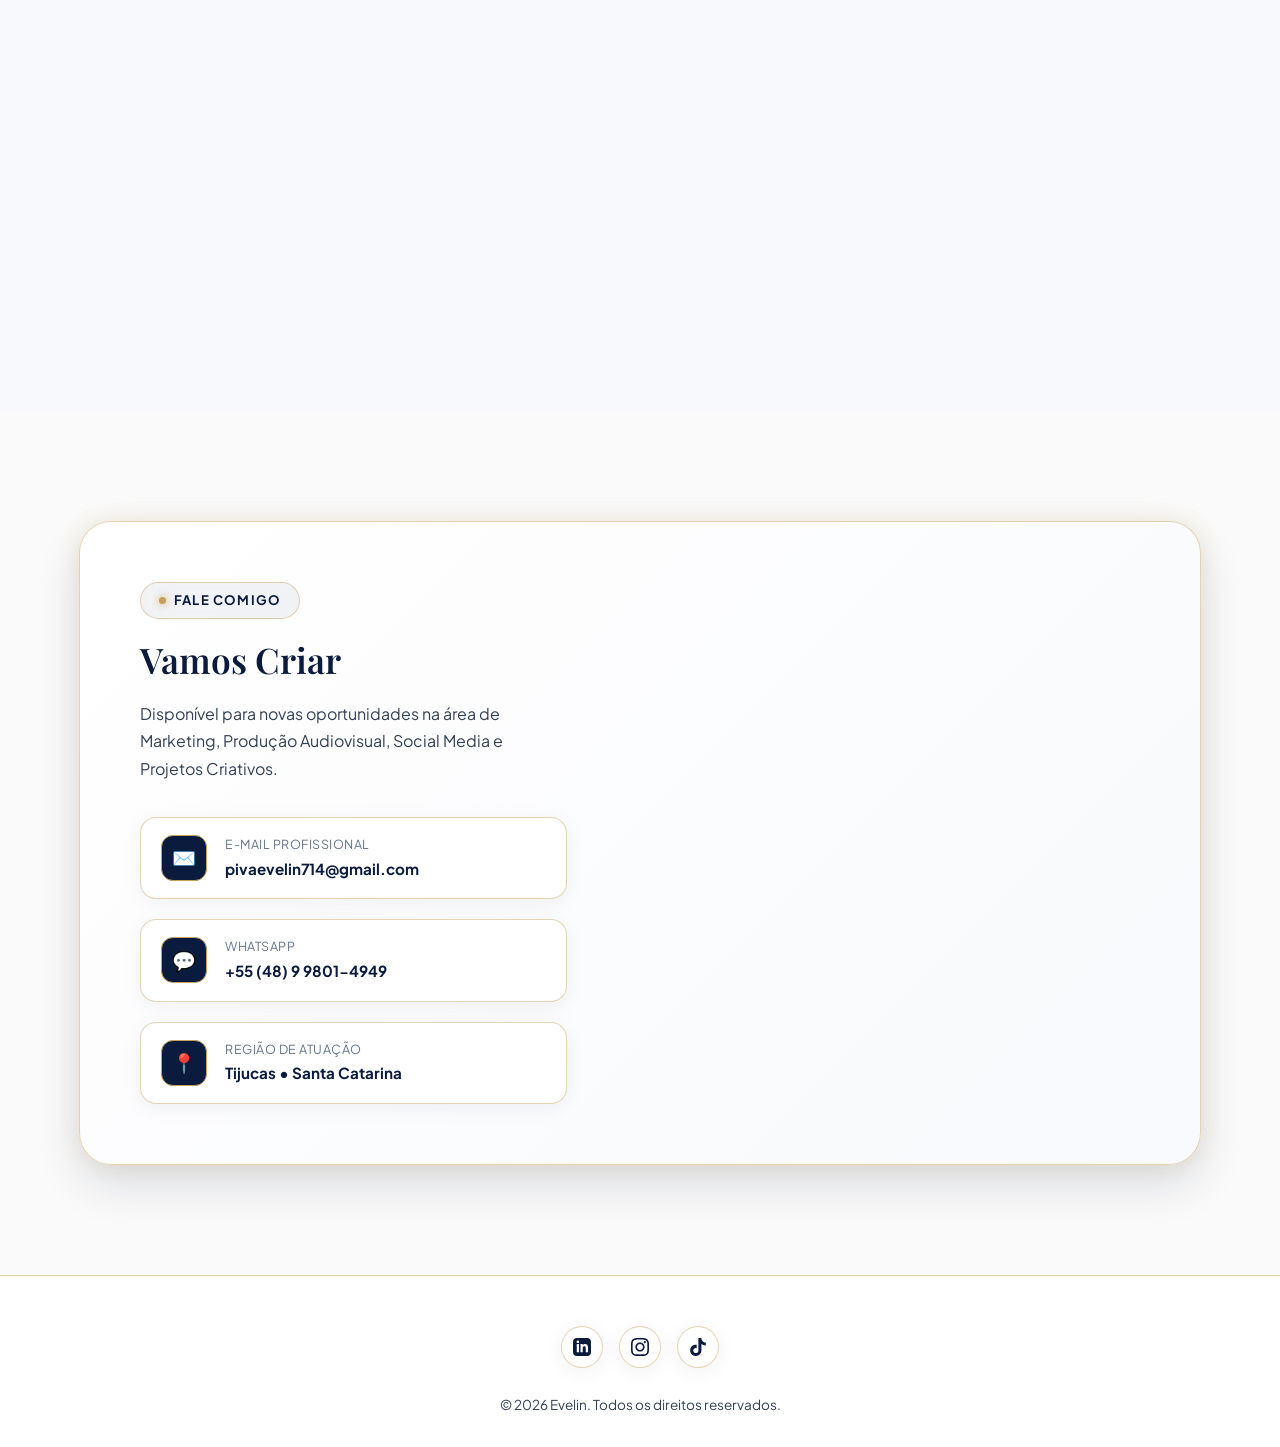
==== commit 7654bdf3: "Corrigindo case-sensitivity da imagem evelin2.PNG" ====
--- a/html/html_inicio.html
+++ b/html/html_inicio.html
@@ -120,7 +120,7 @@
           <div class="hero-card-frame">
             <div class="hero-card-inner">
               <div class="hero-avatar-photo">
-                <img src="../img/evelin2.png" alt="Foto de Evelin">
+                <img src="../img/evelin2.PNG" alt="Foto de Evelin">
               </div>
               <h3 class="hero-name-tag">Evelin</h3>
               <span class="hero-role-tag">Marketing & Criação de Conteúdo</span>
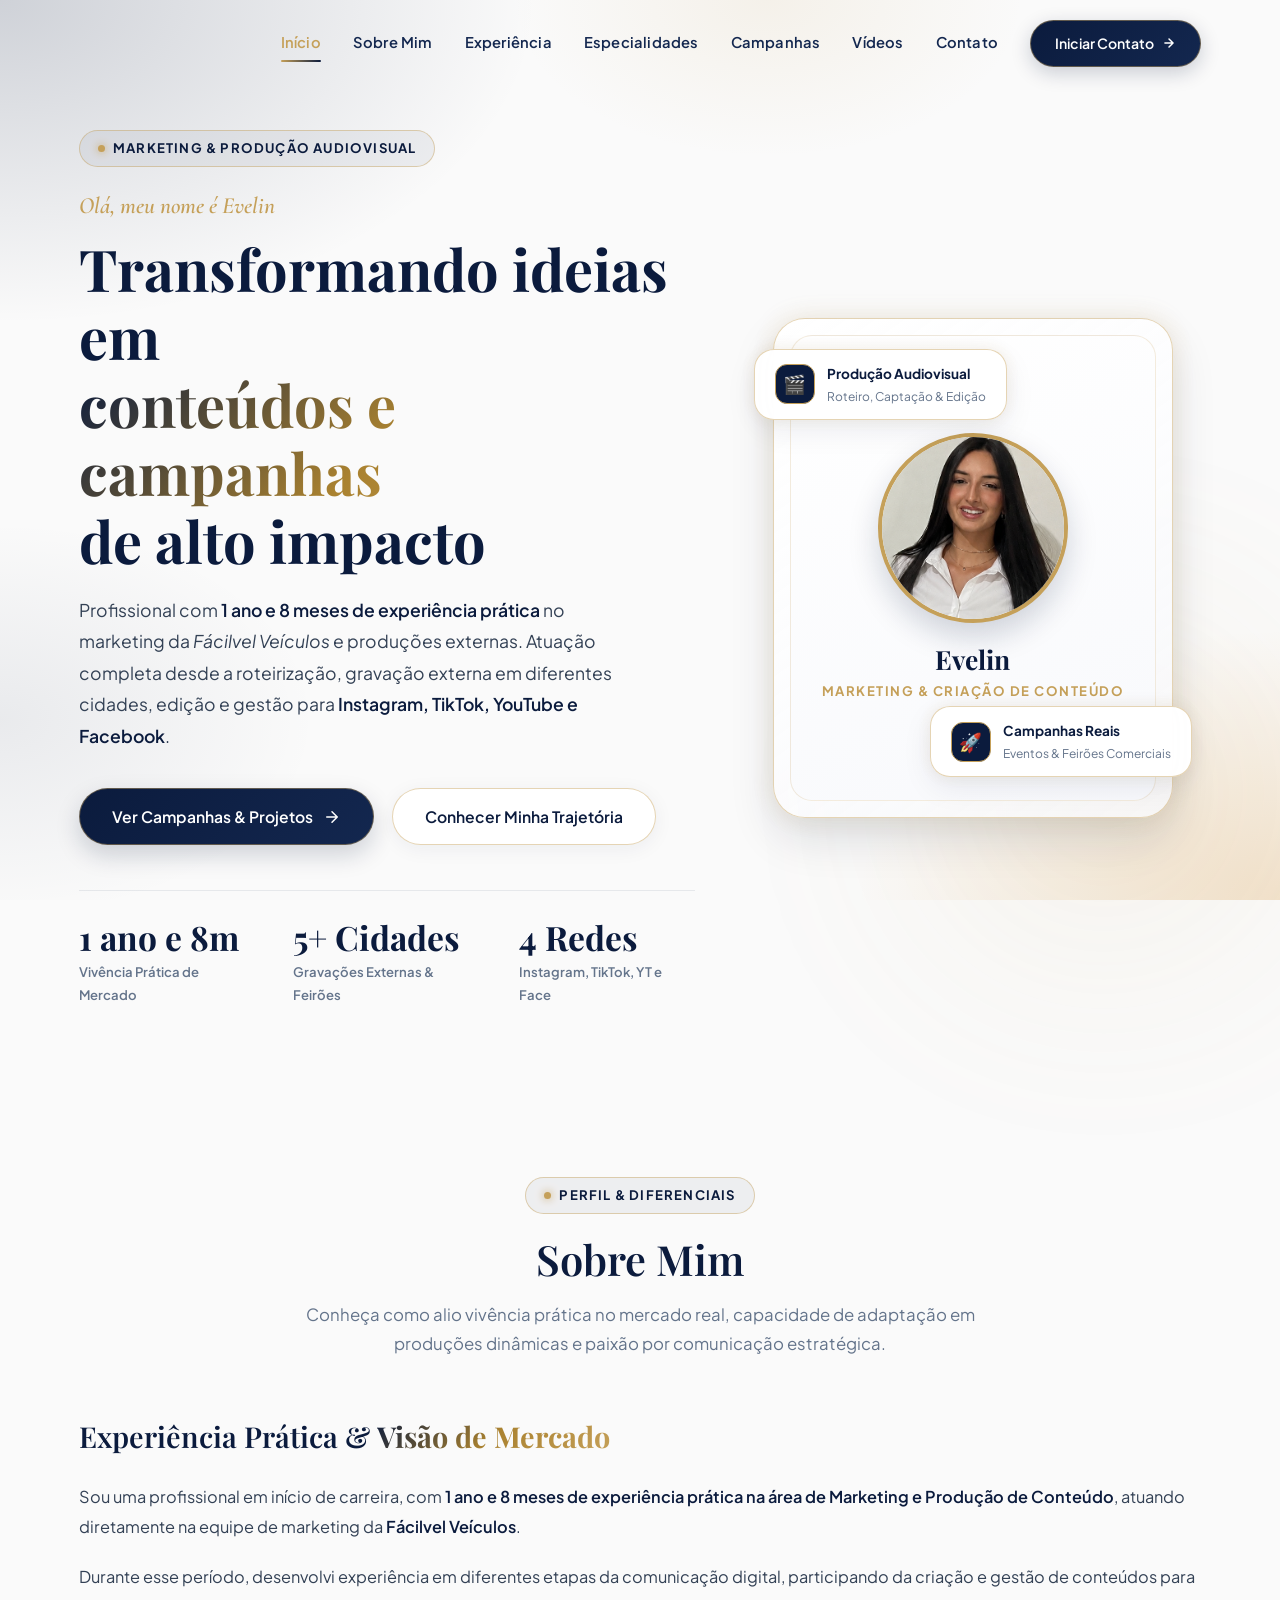
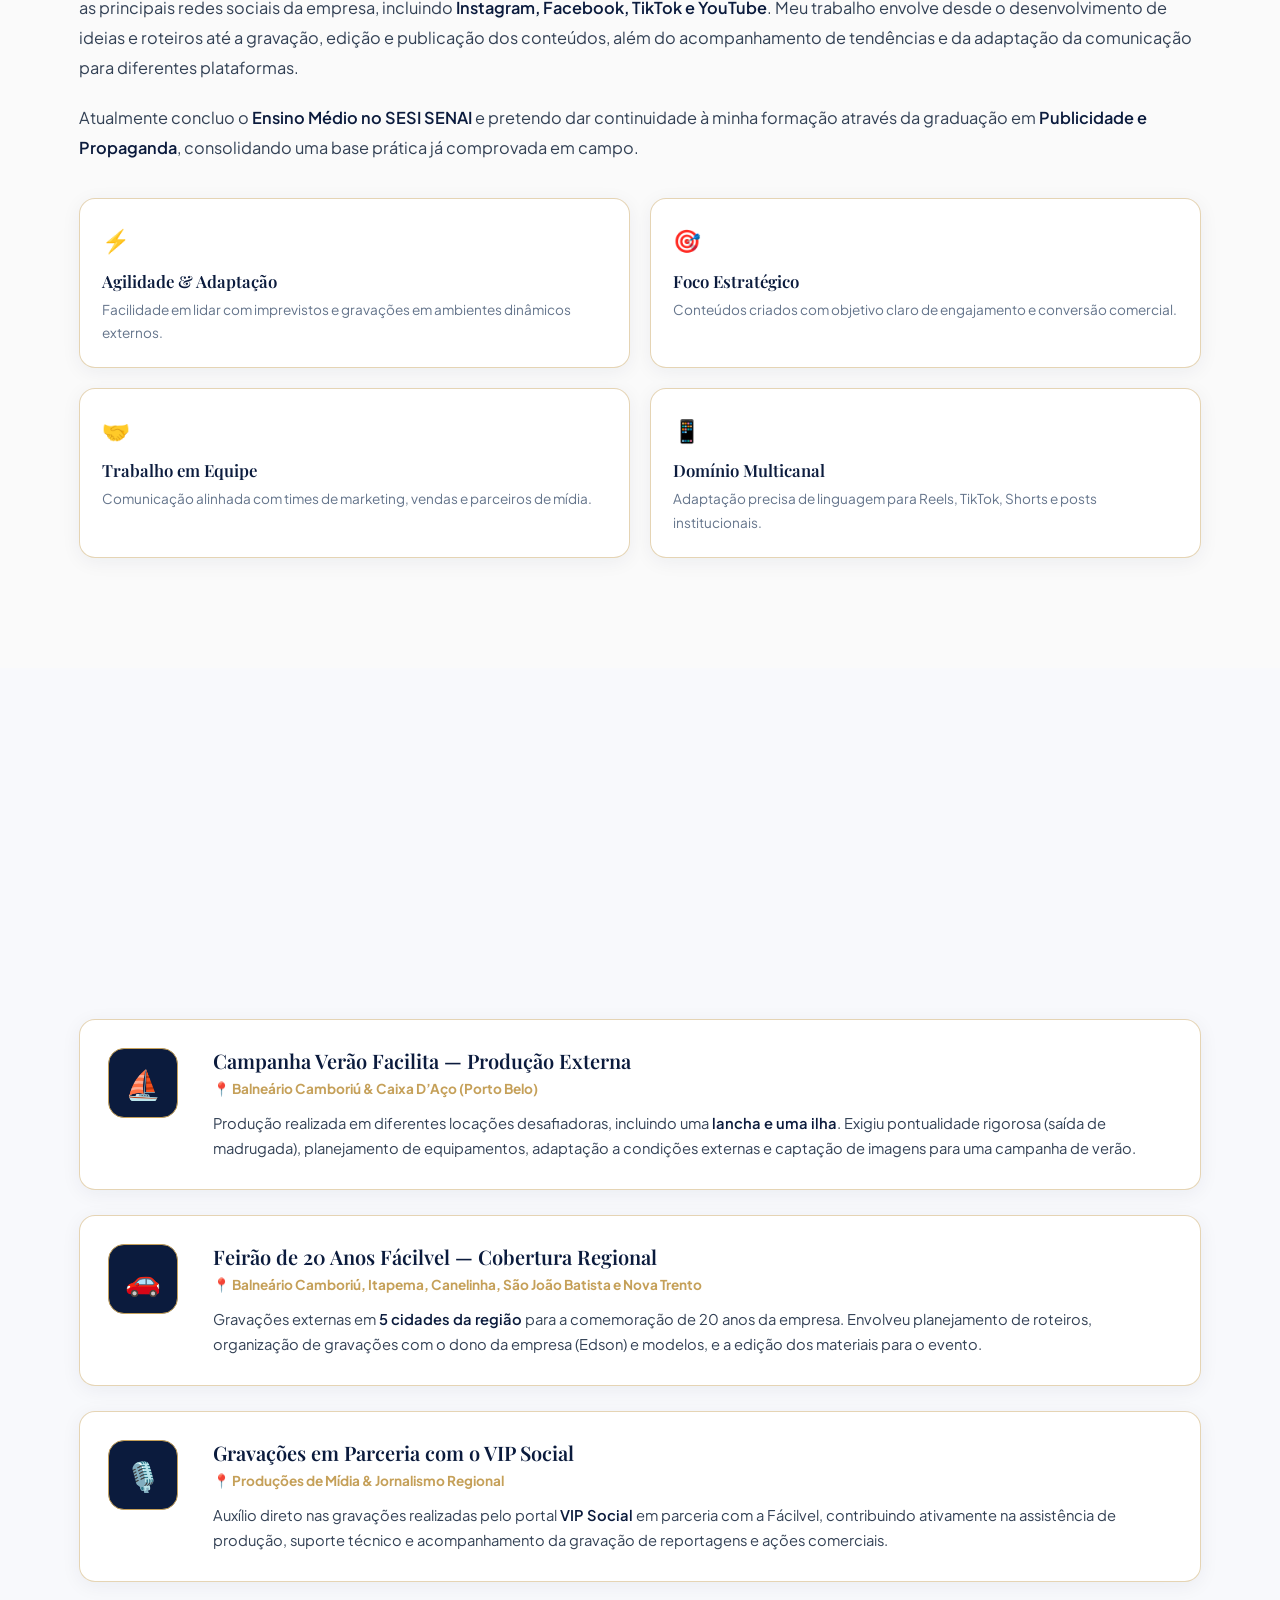
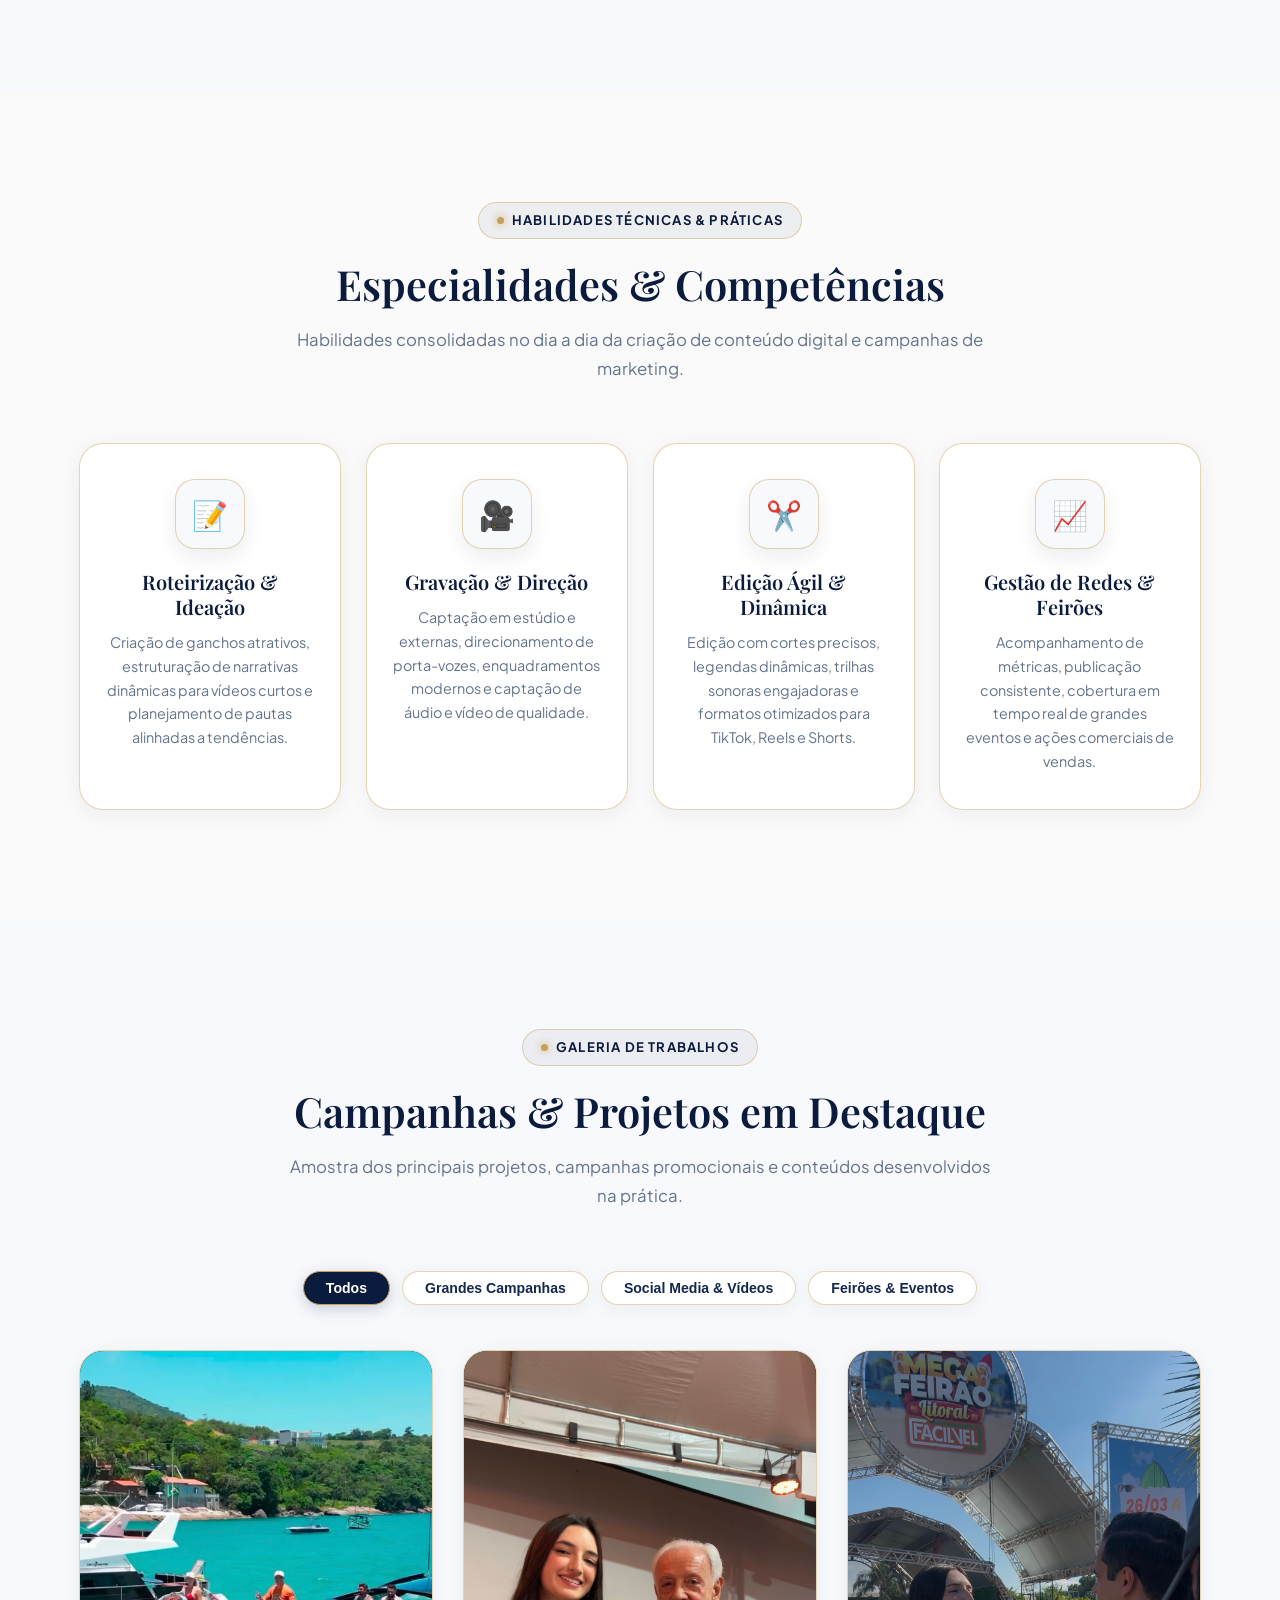
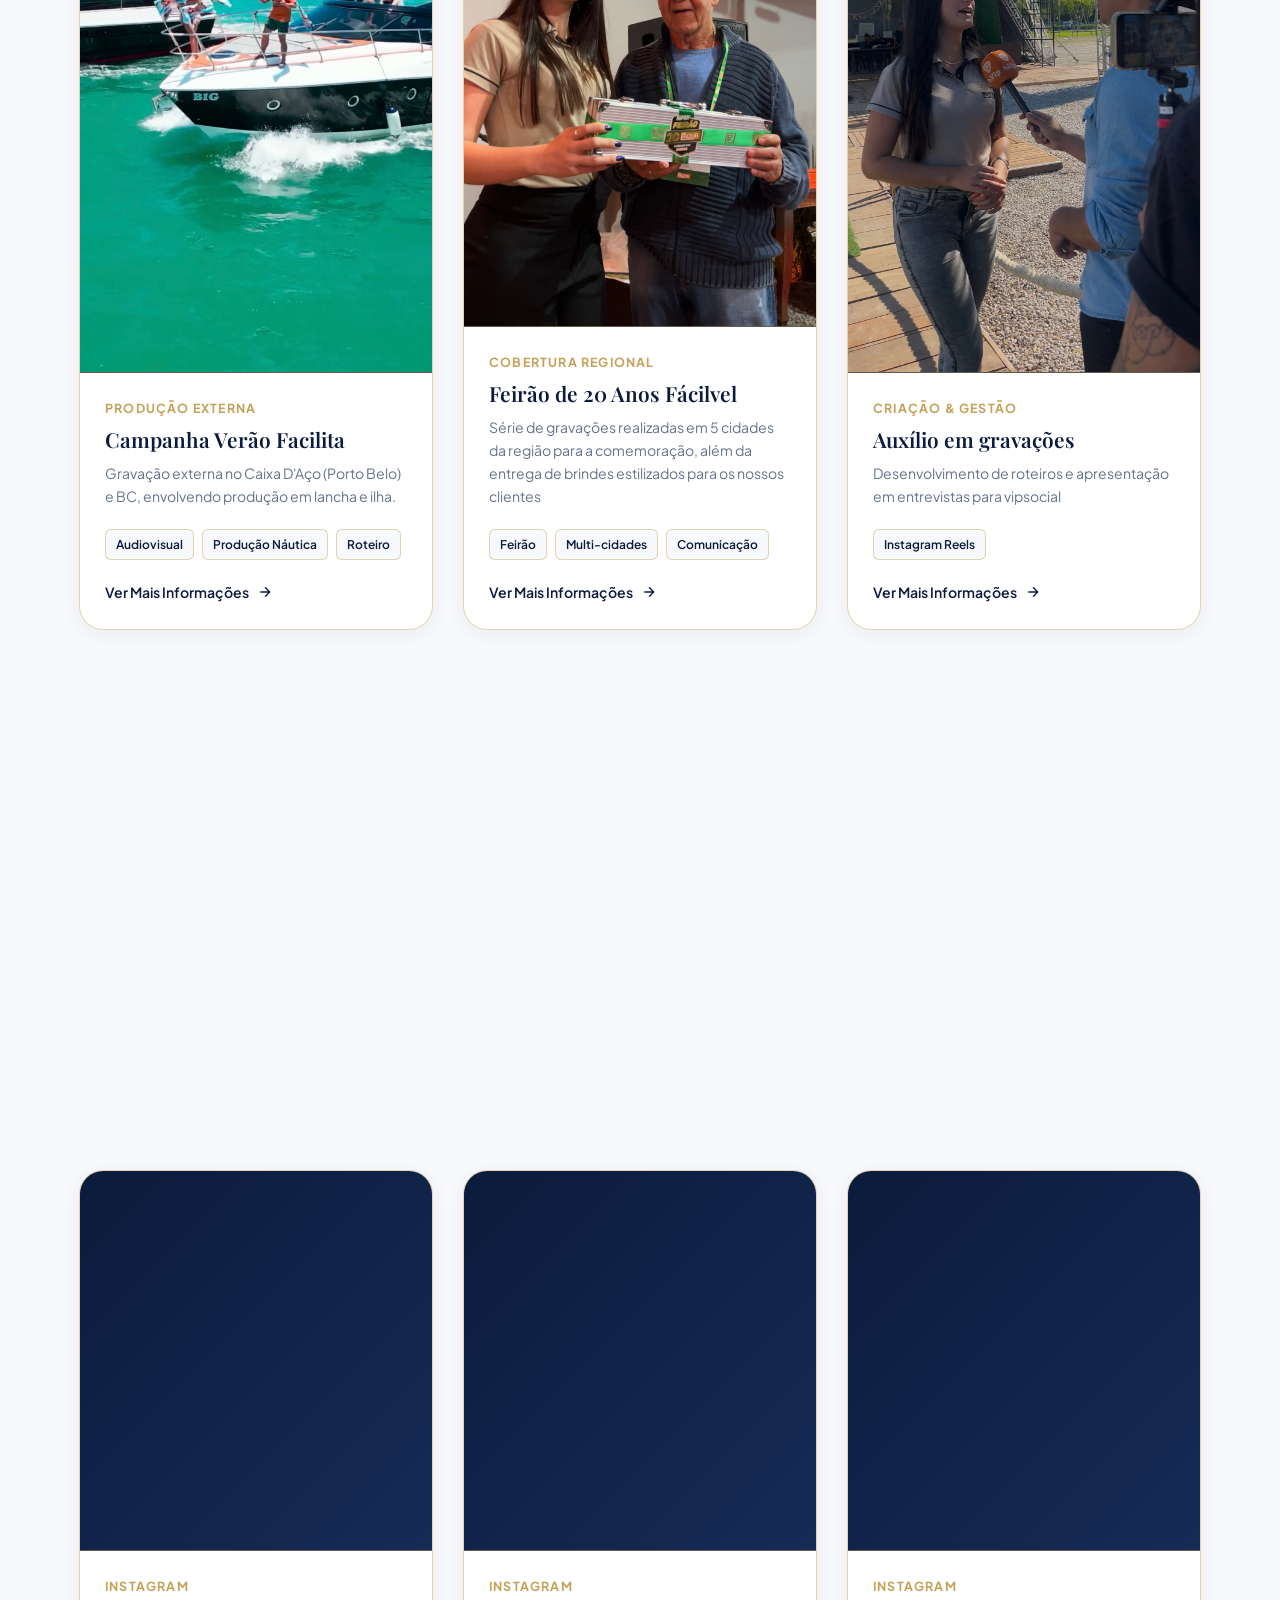
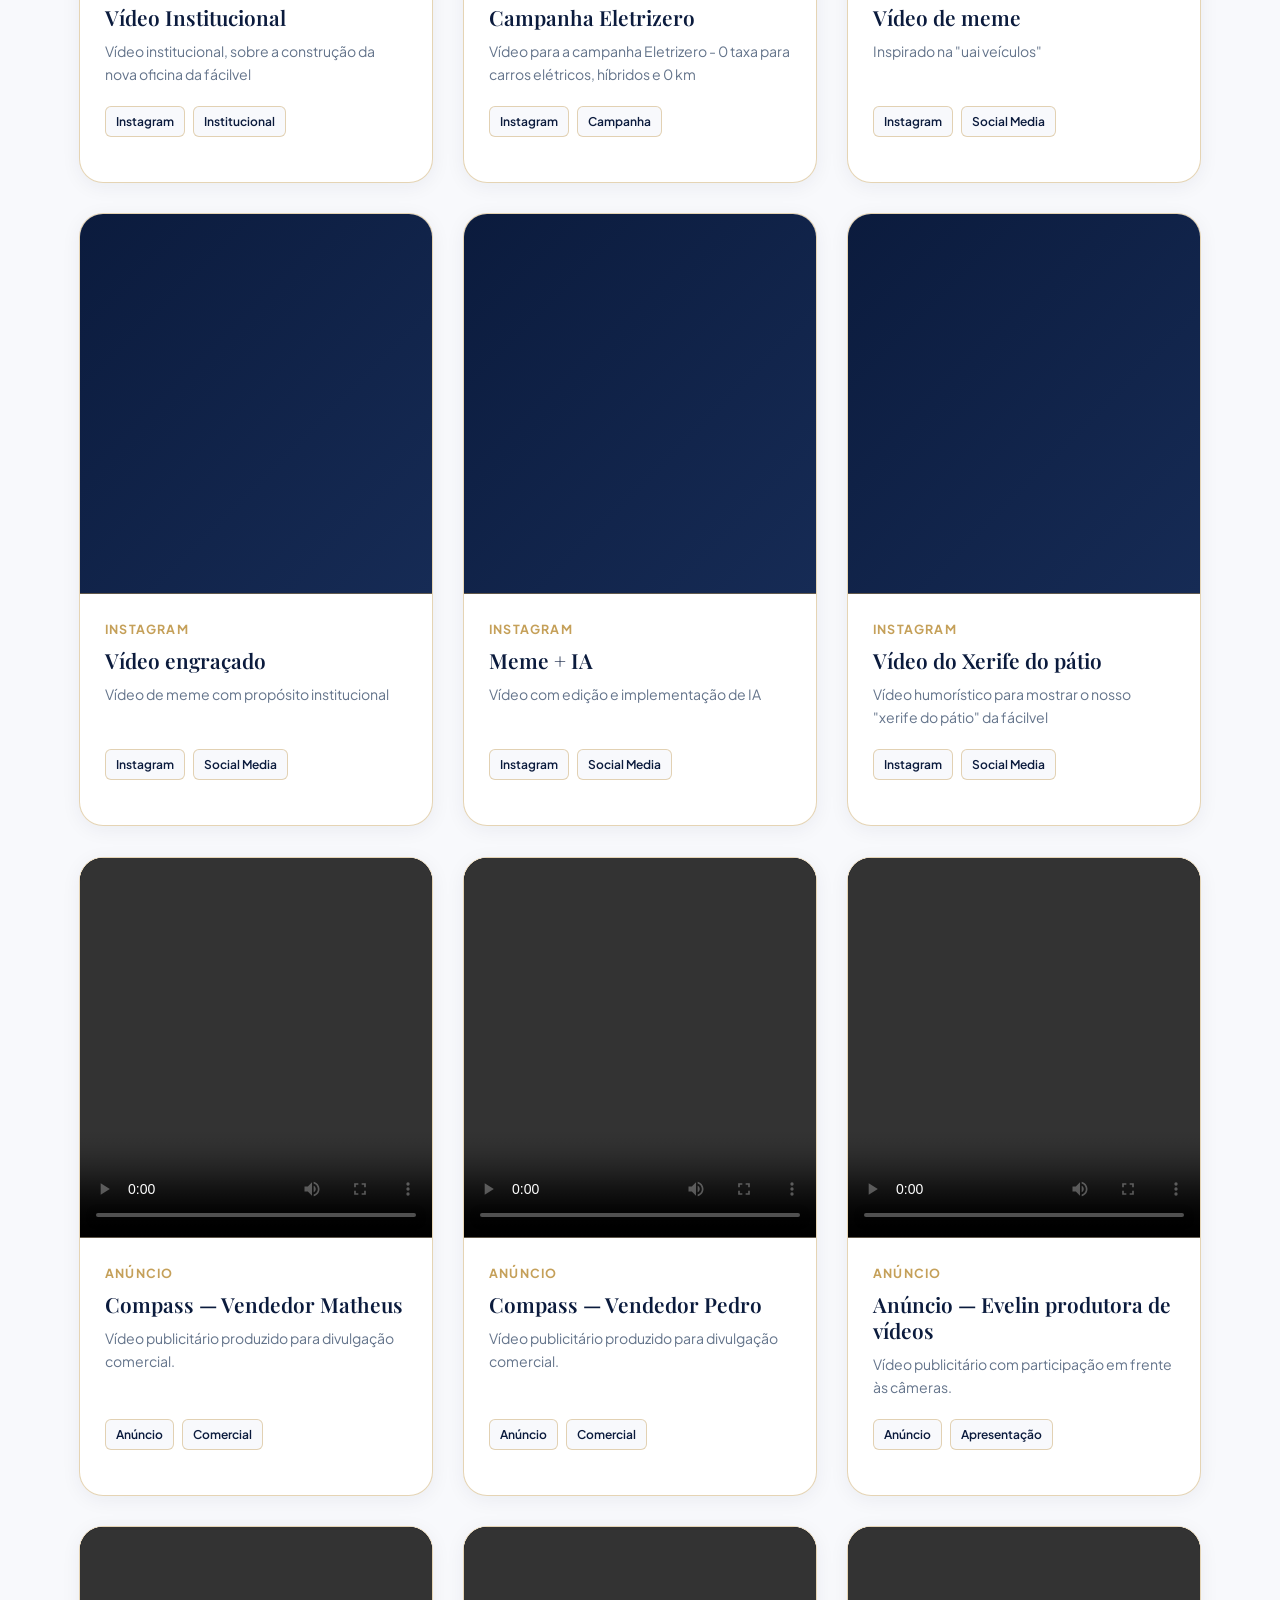
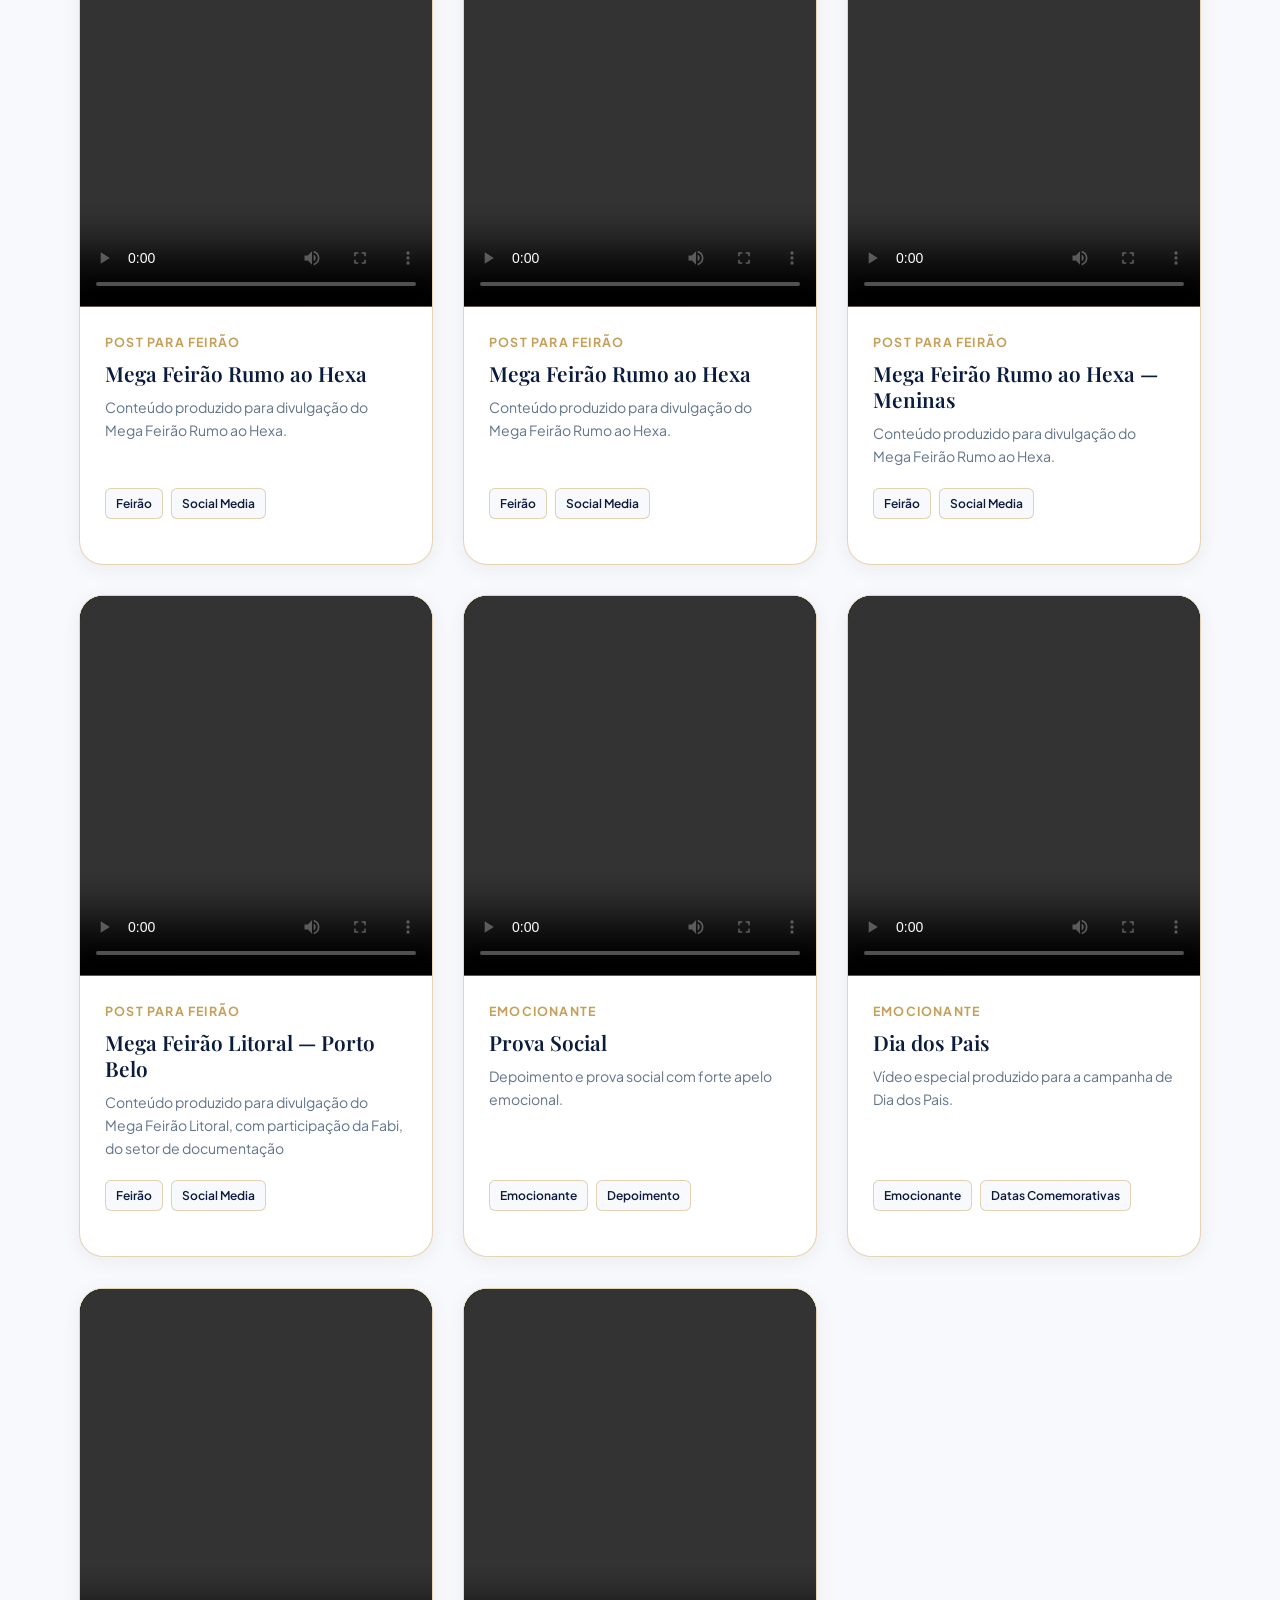
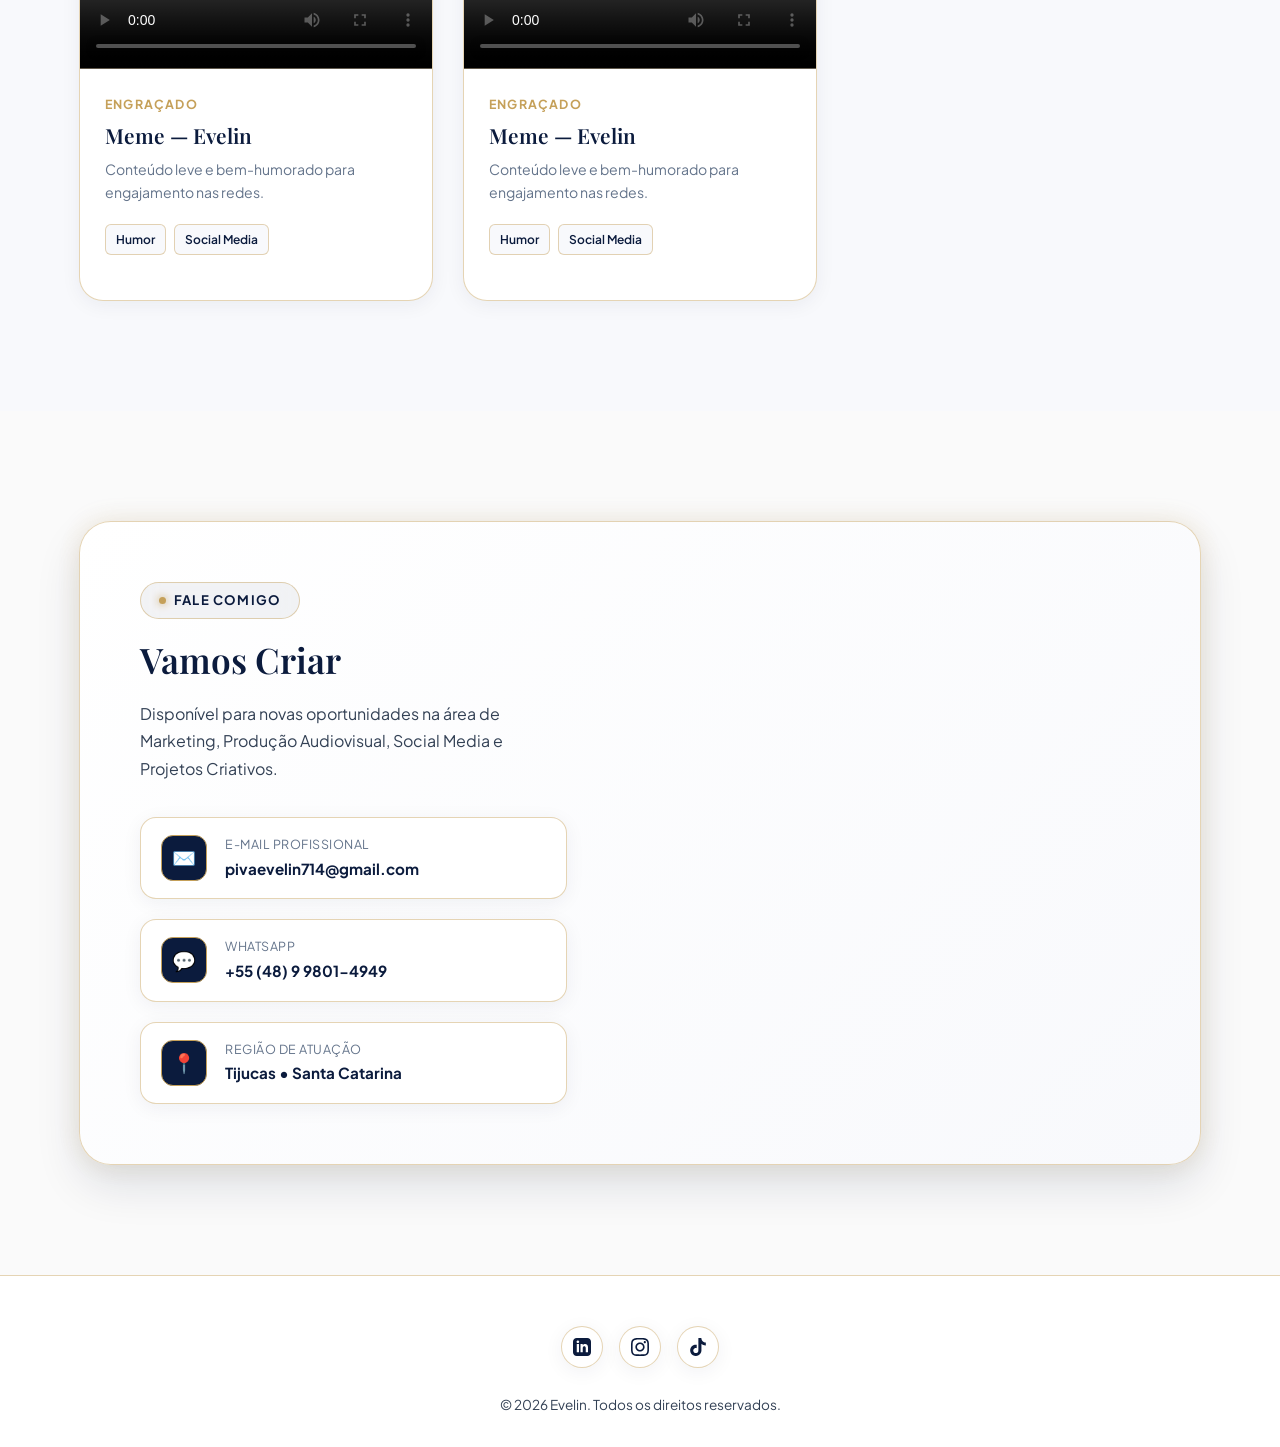
==== commit 5729121d: "Substituindo a foto de perfil por fotominha_atualizada.png" ====
--- a/html/html_inicio.html
+++ b/html/html_inicio.html
@@ -120,7 +120,7 @@
           <div class="hero-card-frame">
             <div class="hero-card-inner">
               <div class="hero-avatar-photo">
-                <img src="../img/evelin2.PNG" alt="Foto de Evelin">
+                <img src="../img/fotominha_atualizada.png" alt="Foto de Evelin">
               </div>
               <h3 class="hero-name-tag">Evelin</h3>
               <span class="hero-role-tag">Marketing & Criação de Conteúdo</span>
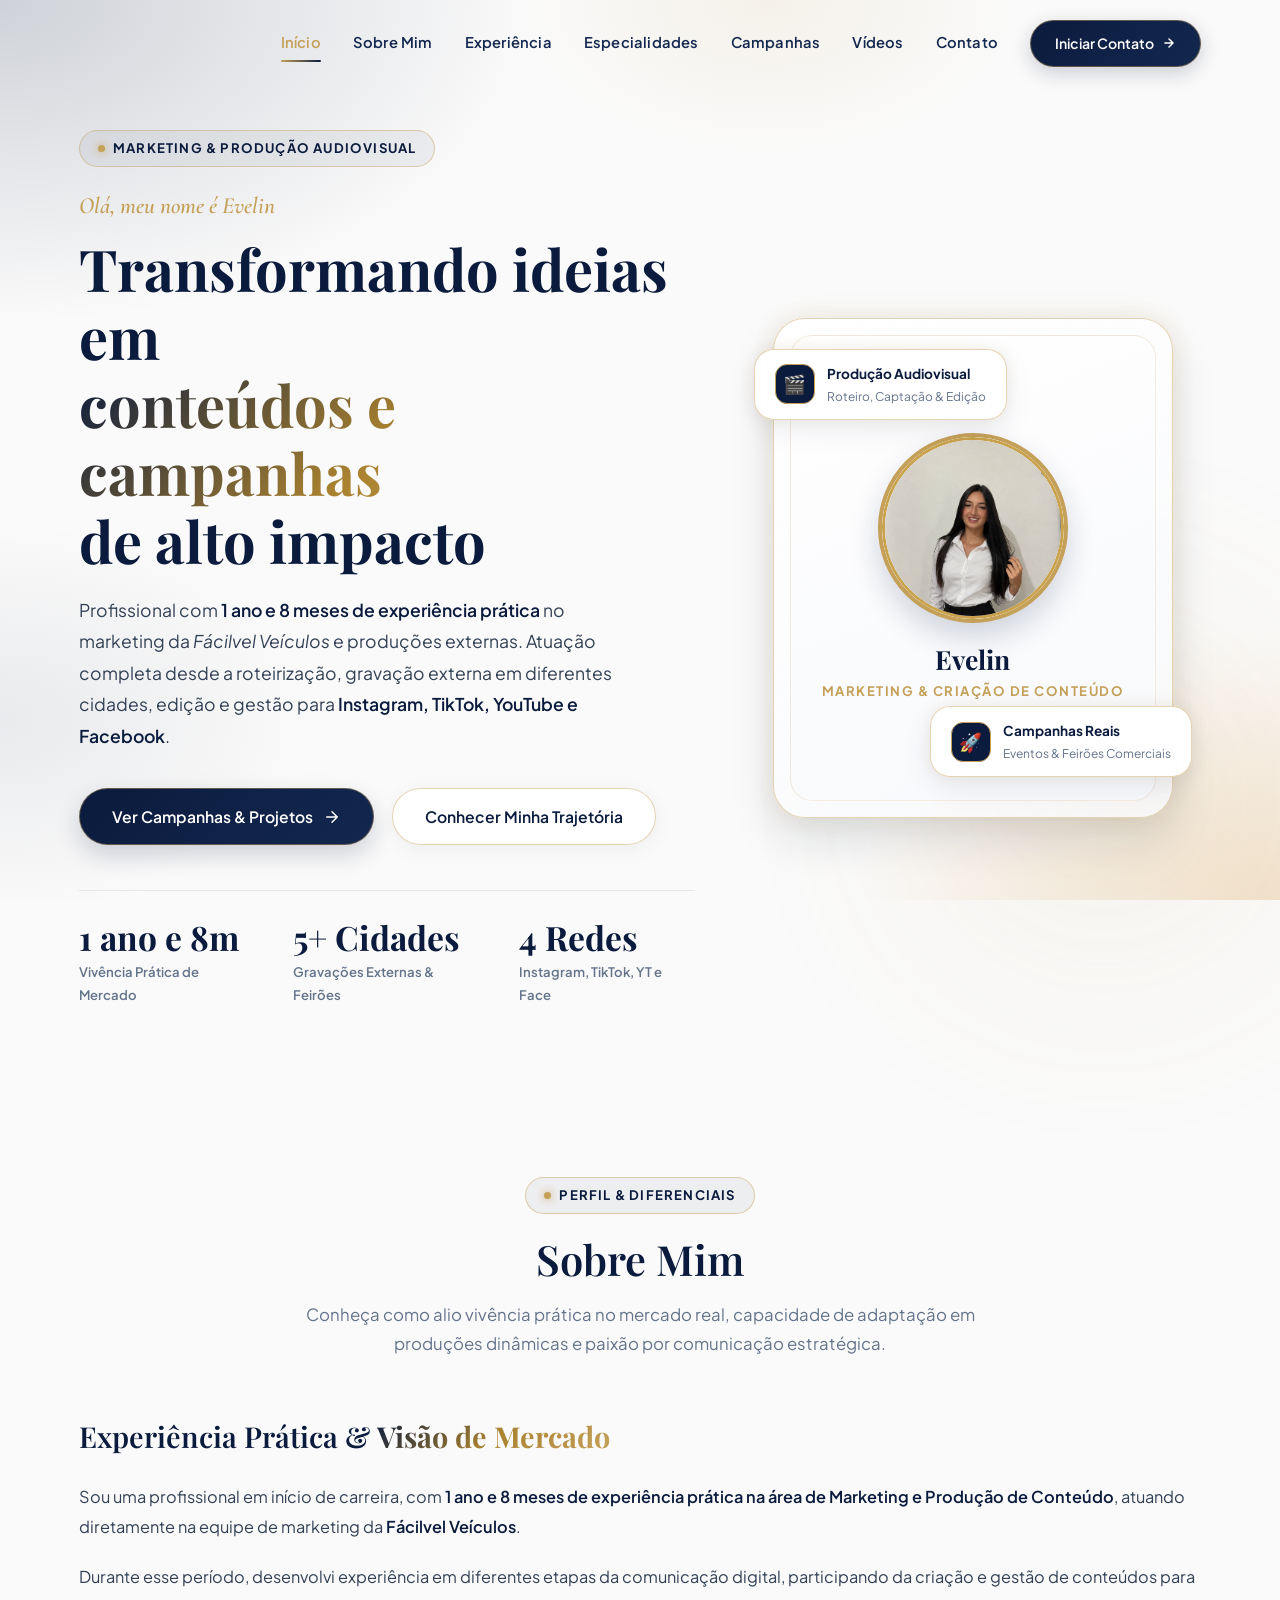
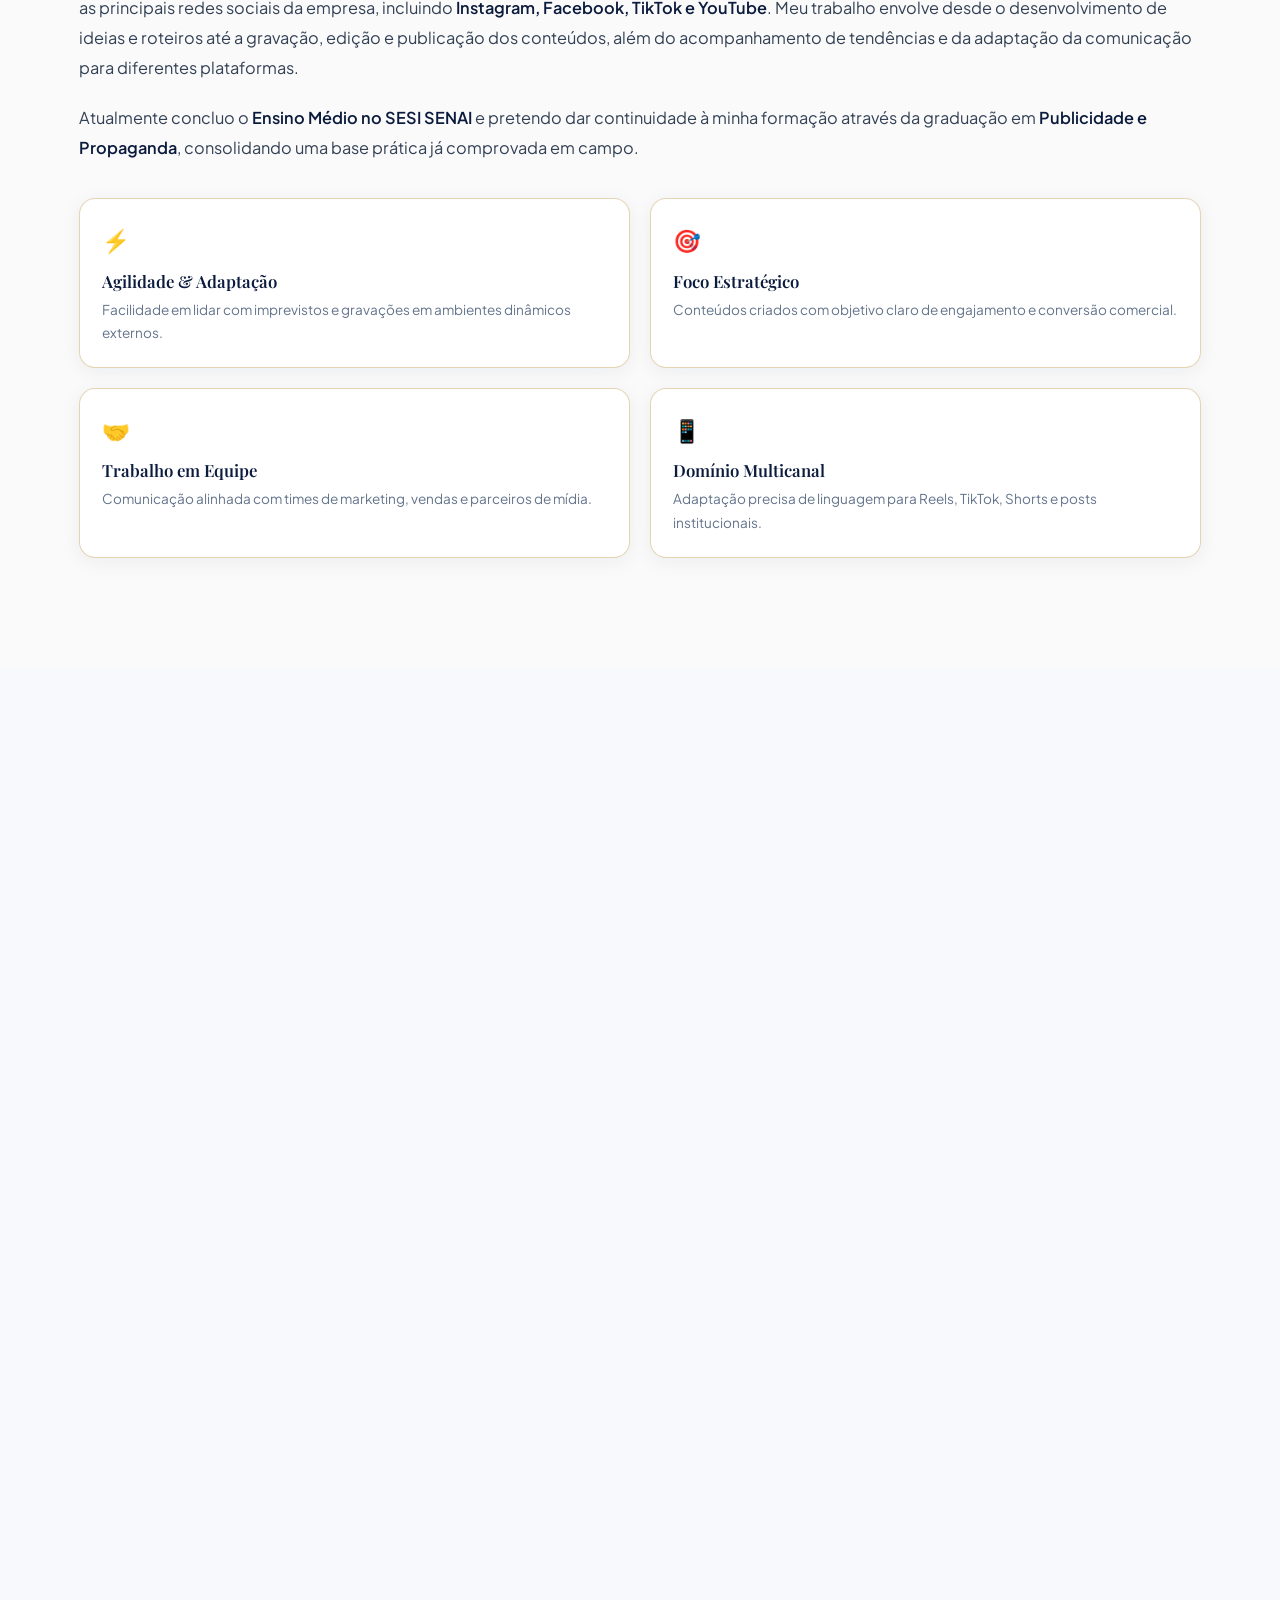
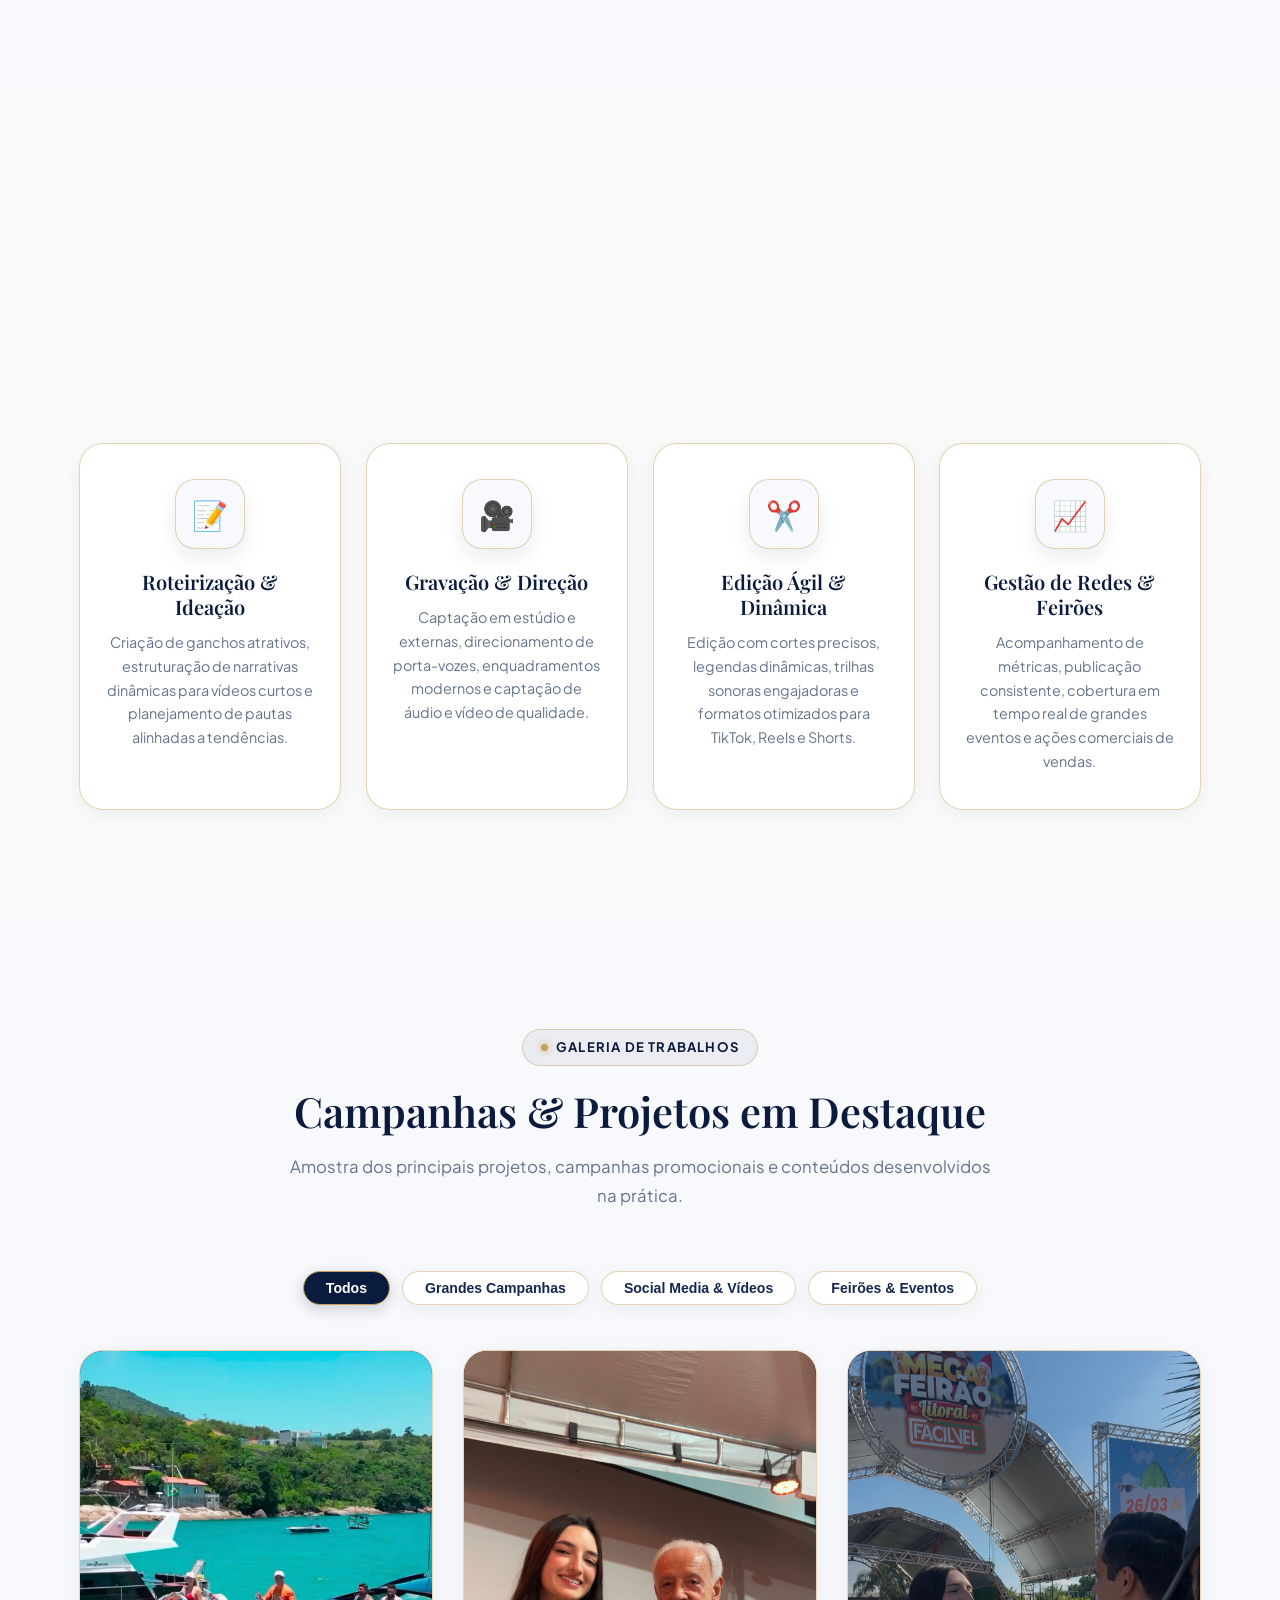
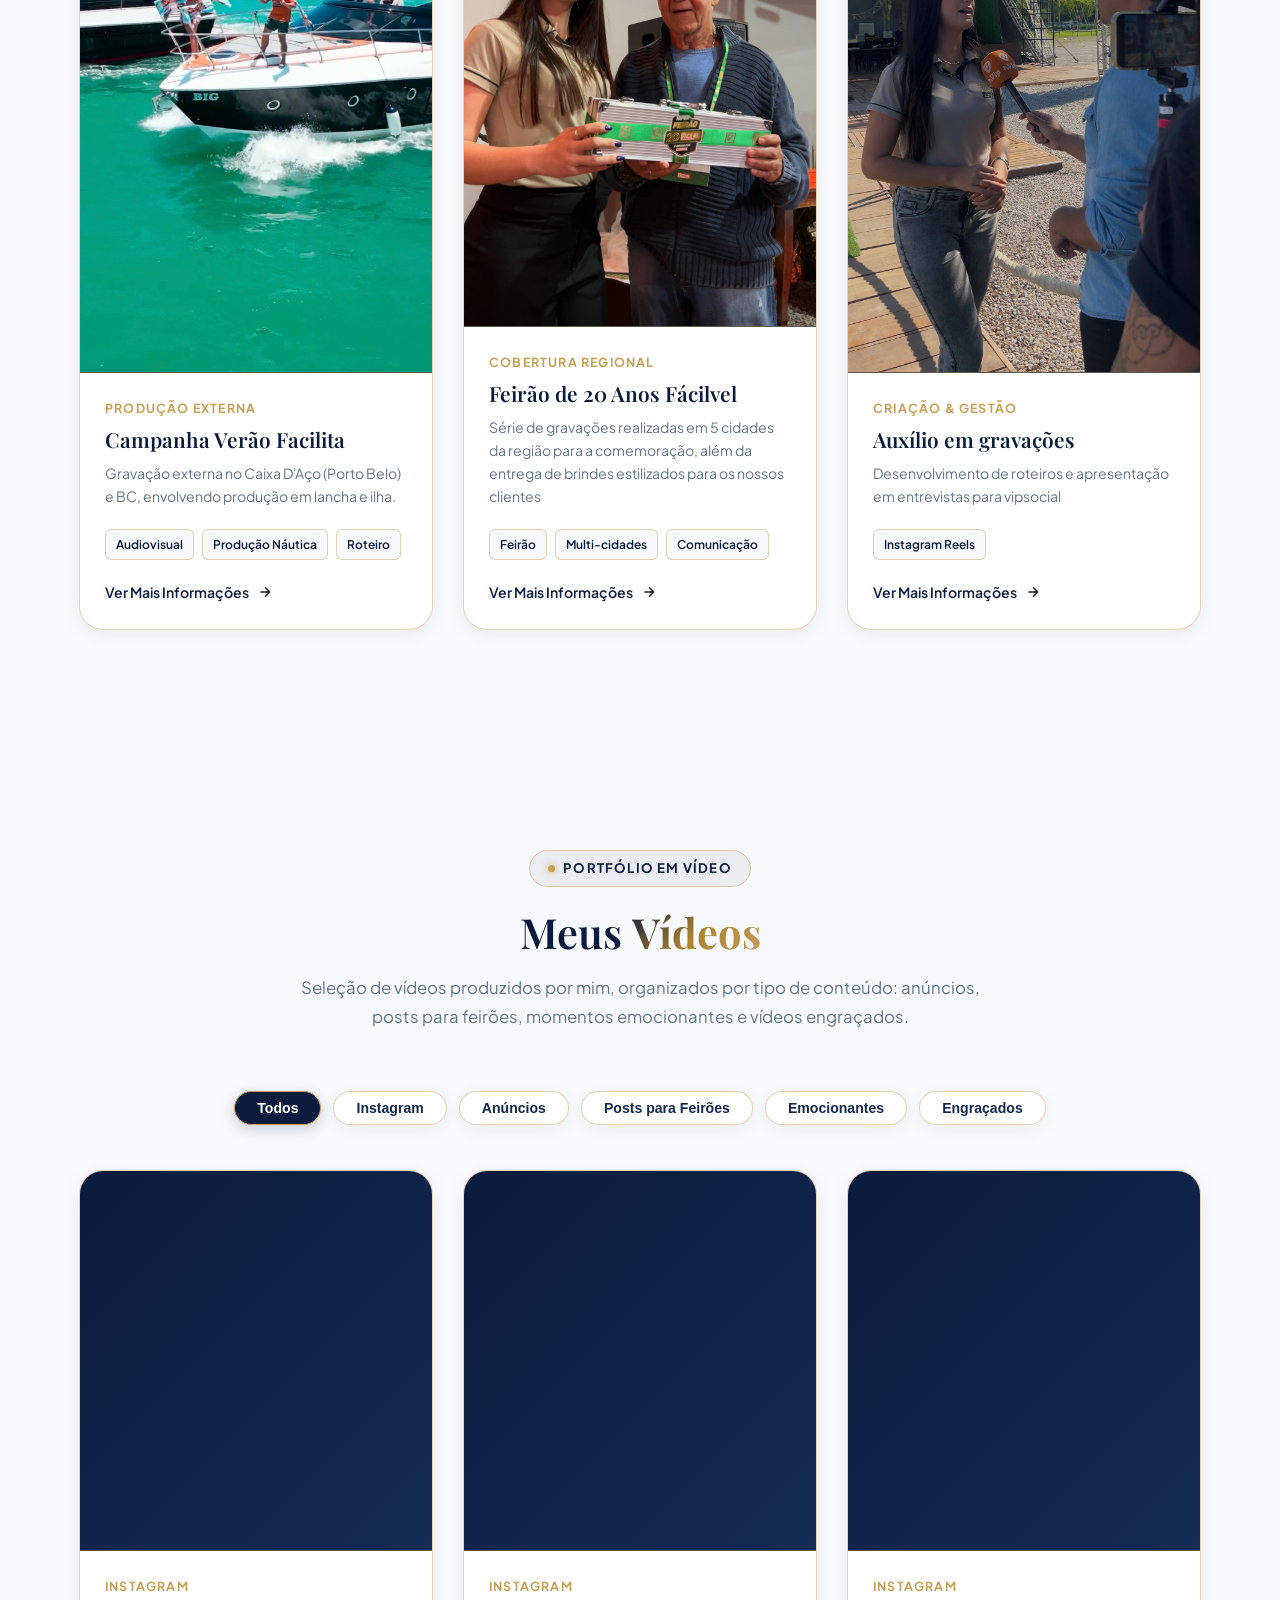
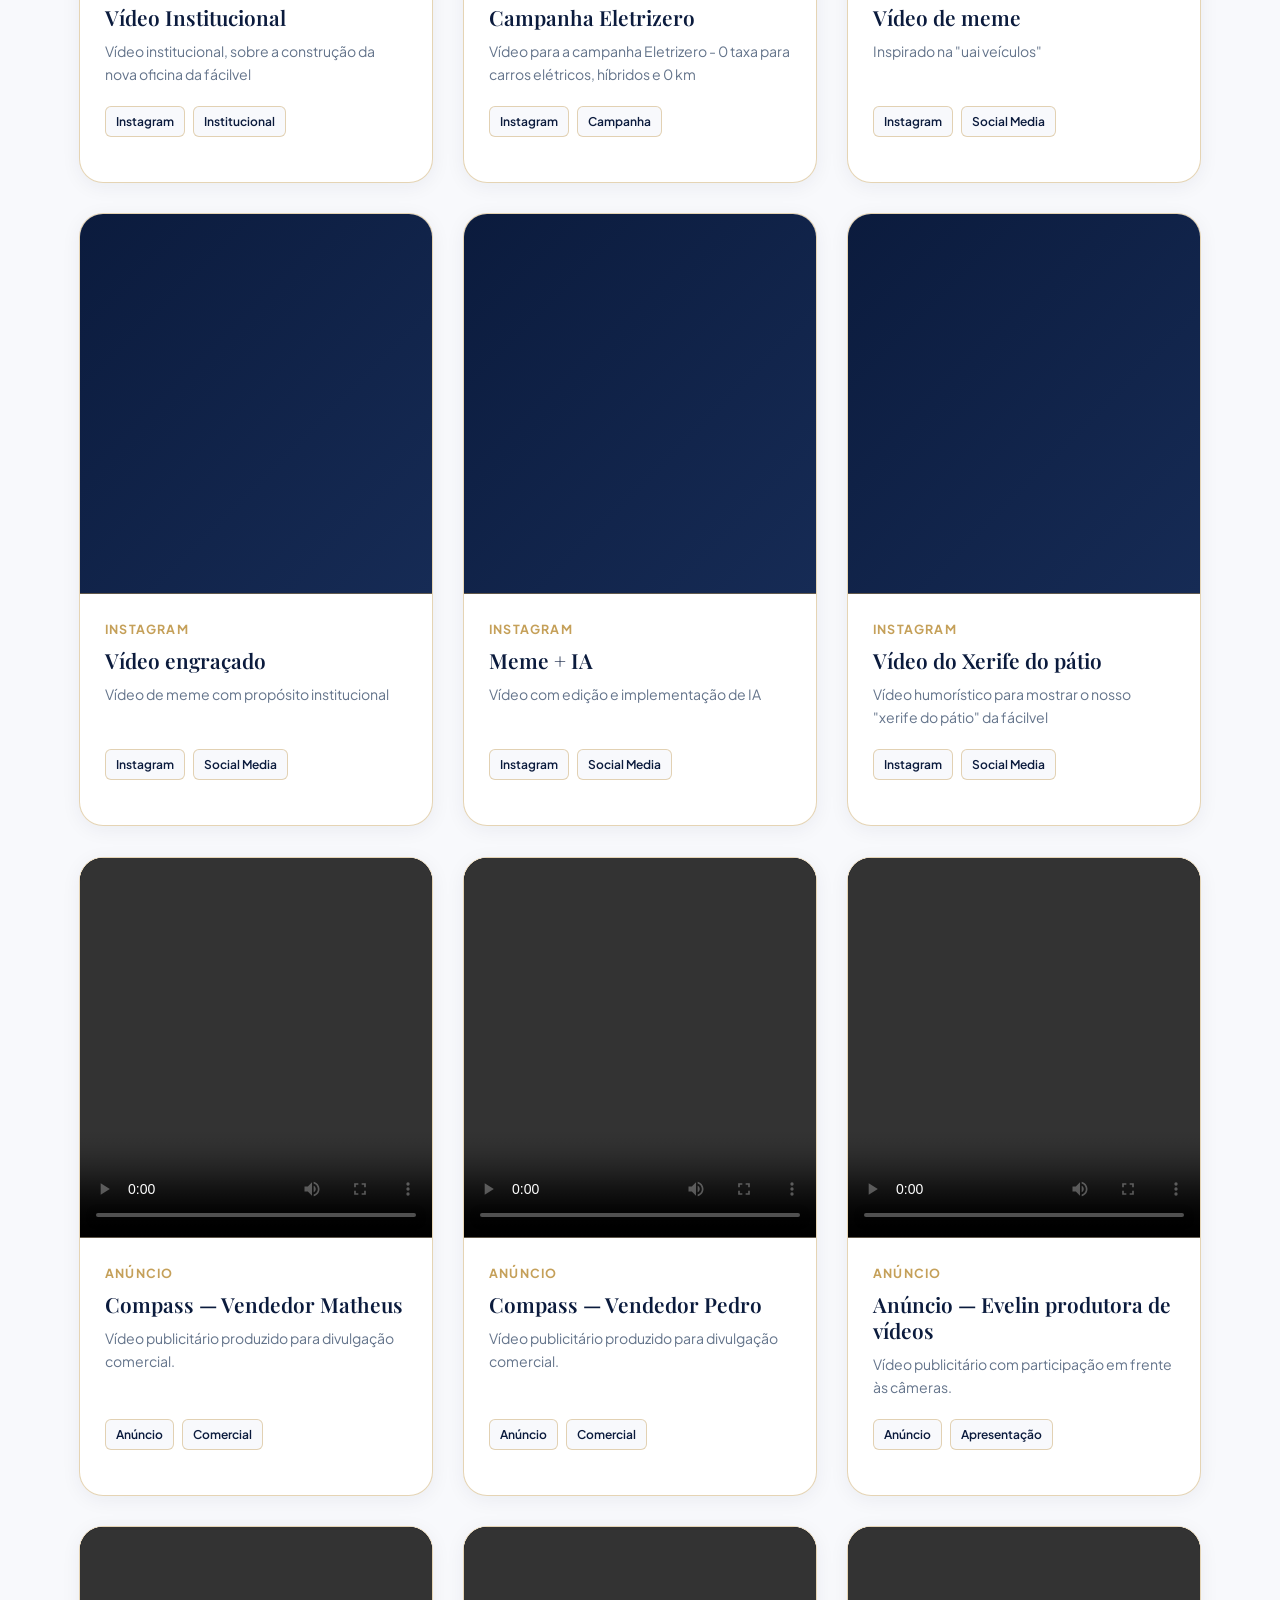
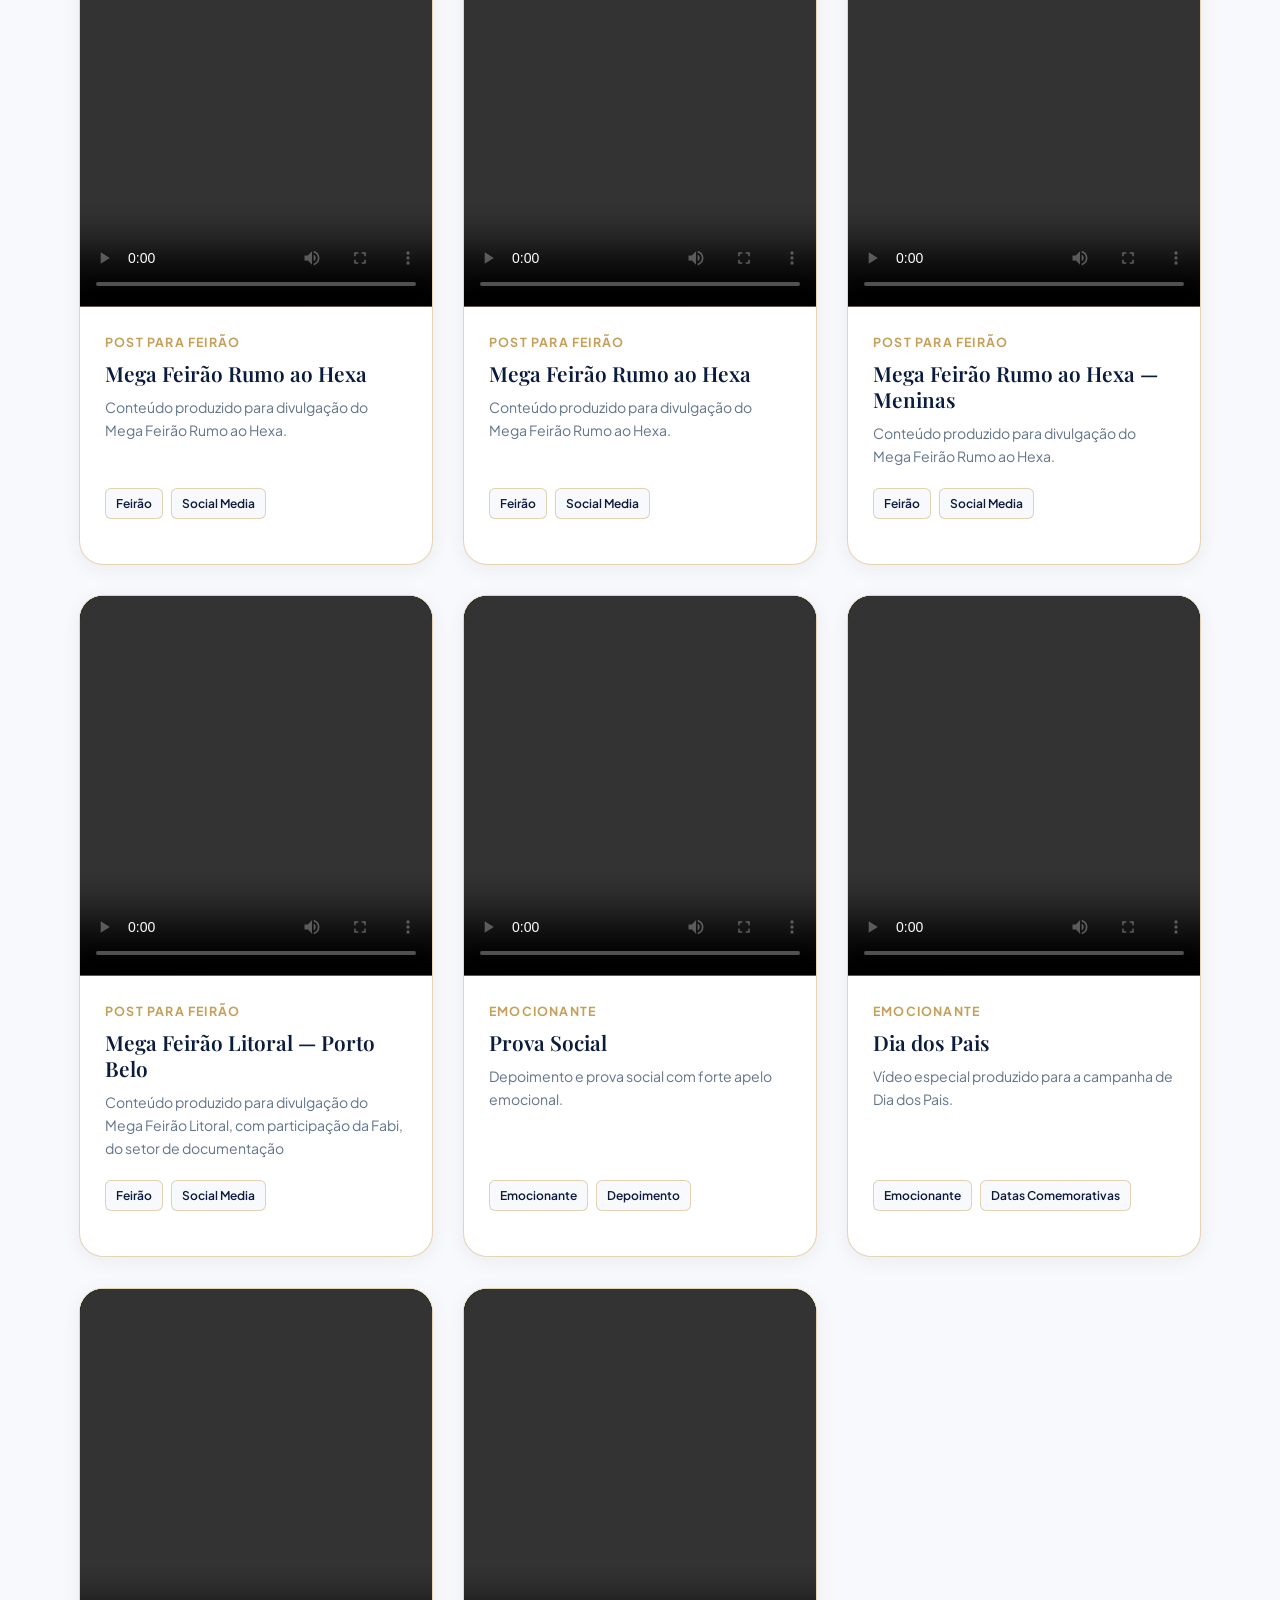
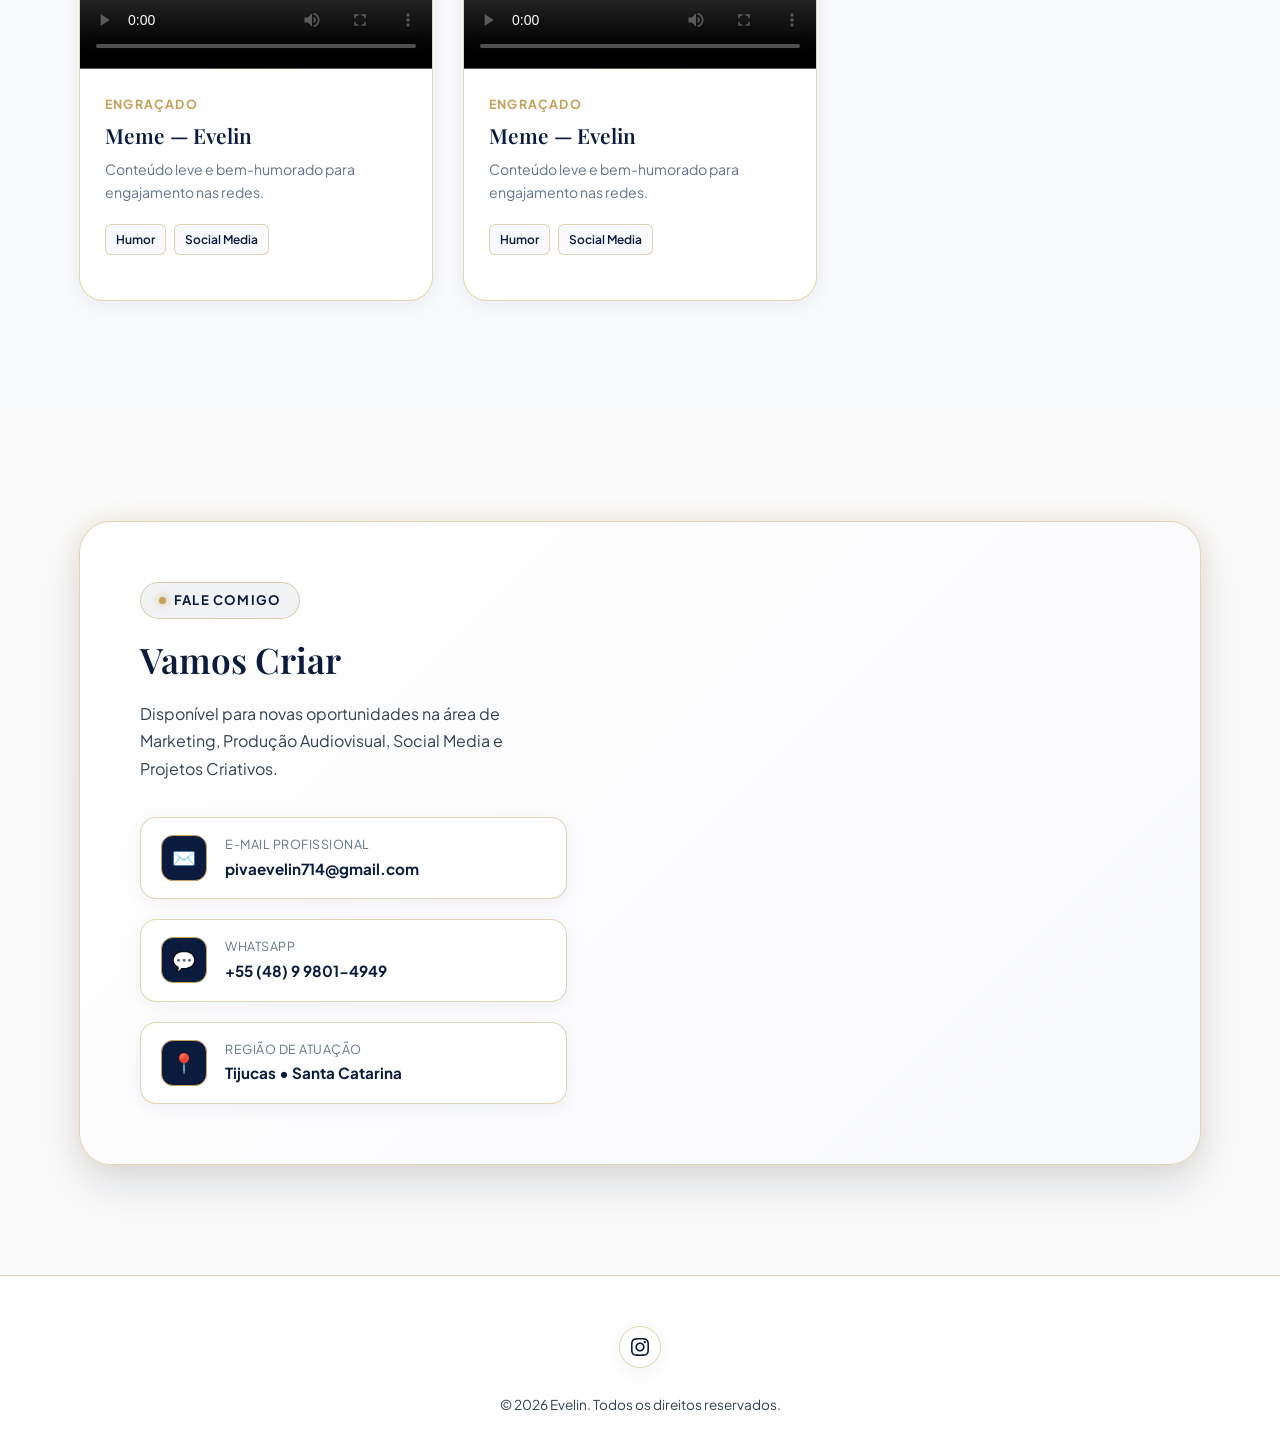
==== commit 5615f75f: "add instagram" ====
--- a/html/html_inicio.html
+++ b/html/html_inicio.html
@@ -842,31 +842,21 @@
       </div>
     </section>
   </main>
-
-  <!-- ==========================================================================
+<!-- ==========================================================================
        FOOTER
        ========================================================================== -->
   <footer class="footer">
     <div class="container">
       <div class="social-links">
-        <a href="#" class="social-btn" aria-label="LinkedIn" title="LinkedIn">
-          <svg width="18" height="18" fill="currentColor" viewBox="0 0 24 24">
-            <path
-              d="M19 0h-14c-2.761 0-5 2.239-5 5v14c0 2.761 2.239 5 5 5h14c2.762 0 5-2.239 5-5v-14c0-2.761-2.238-5-5-5zm-11 19h-3v-11h3v11zm-1.5-12.268c-.966 0-1.75-.79-1.75-1.764s.784-1.764 1.75-1.764 1.75.79 1.75 1.764-.783 1.764-1.75 1.764zm13.5 12.268h-3v-5.604c0-3.368-4-3.113-4 0v5.604h-3v-11h3v1.765c1.396-2.586 7-2.777 7 2.476v6.759z" />
-          </svg>
-        </a>
-        <a href="#" class="social-btn" aria-label="Instagram" title="Instagram">
+   
+        <a href="https://www.instagram.com/evelin.piva/" class="social-btn" aria-label="Instagram" title="Instagram" target="_blank" rel="noopener noreferrer">
           <svg width="18" height="18" fill="currentColor" viewBox="0 0 24 24">
             <path
               d="M12 2.163c3.204 0 3.584.012 4.85.07 3.252.148 4.771 1.691 4.919 4.919.058 1.265.069 1.645.069 4.849 0 3.205-.012 3.584-.069 4.849-.149 3.225-1.664 4.771-4.919 4.919-1.266.058-1.644.07-4.85.07-3.204 0-3.584-.012-4.849-.07-3.26-.149-4.771-1.699-4.919-4.92-.058-1.265-.07-1.644-.07-4.849 0-3.204.013-3.583.07-4.849.149-3.227 1.664-4.771 4.919-4.919 1.266-.057 1.645-.069 4.849-.069zm0-2.163c-3.259 0-3.667.014-4.947.072-4.358.2-6.78 2.618-6.98 6.98-.059 1.281-.073 1.689-.073 4.948 0 3.259.014 3.668.072 4.948.2 4.358 2.618 6.78 6.98 6.98 1.281.058 1.689.072 4.948.072 3.259 0 3.668-.014 4.948-.072 4.354-.2 6.782-2.618 6.979-6.98.059-1.28.073-1.689.073-4.948 0-3.259-.014-3.667-.072-4.947-.196-4.354-2.617-6.78-6.979-6.98-1.281-.059-1.69-.073-4.949-.073zm0 5.838c-3.403 0-6.162 2.759-6.162 6.162s2.759 6.163 6.162 6.163 6.162-2.759 6.162-6.163c0-3.403-2.759-6.162-6.162-6.162zm0 10.162c-2.209 0-4-1.79-4-4 0-2.209 1.791-4 4-4s4 1.791 4 4c0 2.21-1.791 4-4 4zm6.406-11.845c-.796 0-1.441.645-1.441 1.44s.645 1.44 1.441 1.44c.795 0 1.439-.645 1.439-1.44s-.644-1.44-1.439-1.44z" />
           </svg>
         </a>
-        <a href="#" class="social-btn" aria-label="TikTok" title="TikTok">
-          <svg width="18" height="18" fill="currentColor" viewBox="0 0 24 24">
-            <path
-              d="M12.525.02c1.31-.02 2.61-.01 3.91-.02.08 1.53.63 3.09 1.75 4.17 1.12 1.11 2.7 1.62 4.24 1.79v4.03c-1.44-.05-2.89-.35-4.2-.97-.57-.26-1.1-.59-1.62-.93-.01 2.92.01 5.84-.02 8.75-.08 1.4-.54 2.79-1.35 3.94-1.31 1.92-3.58 3.17-5.91 3.21-1.43.08-2.86-.31-4.08-1.03-2.02-1.19-3.44-3.37-3.65-5.71-.02-.5-.03-1-.01-1.49.18-1.9 1.12-3.72 2.58-4.96 1.66-1.44 3.98-2.13 6.15-1.72.02 1.48-.04 2.96-.04 4.44-.99-.32-2.15-.23-3.02.37-.63.41-1.11 1.04-1.36 1.75-.21.51-.24 1.07-.14 1.61.24 1.64 1.82 3.02 3.5 2.87 1.12-.01 2.19-.66 2.77-1.61.19-.33.4-.67.41-1.06.1-1.79.06-3.57.07-5.36.01-4.03-.01-8.05.02-12.07z" />
-          </svg>
-        </a>
+   
+        
       </div>
     </div>
 
--- a/css/css_inicio.css
+++ b/css/css_inicio.css
@@ -311,9 +311,7 @@
   width: 100%;
   height: 100%;
   object-fit: cover;
-  object-position: 51% 39%;
-  transform: scale(2.4);
-  transform-origin: 51% 39%;
+  object-position: center;
 }
 
 .logo:hover .logo-img-wrapper {
@@ -673,9 +671,7 @@
   width: 100%;
   height: 100%;
   object-fit: cover;
-  object-position: 51% 57%;
-  transform: scale(2.2);
-  transform-origin: 51% 39%;
+  object-position: center;
   transition: transform 0.4s ease;
 }
 
@@ -686,7 +682,7 @@
 }
 
 .hero-avatar-photo:hover img {
-  transform: scale(2.35);
+  transform: scale(1.1);
 }
 
 .hero-name-tag {
@@ -819,9 +815,7 @@
   width: 100%;
   height: 100%;
   object-fit: cover;
-  object-position: 50% 94%;
-  transform: scale(2.2);
-  transform-origin: 50% 5%;
+  object-position: center;
 }
 
 .about-quote {
